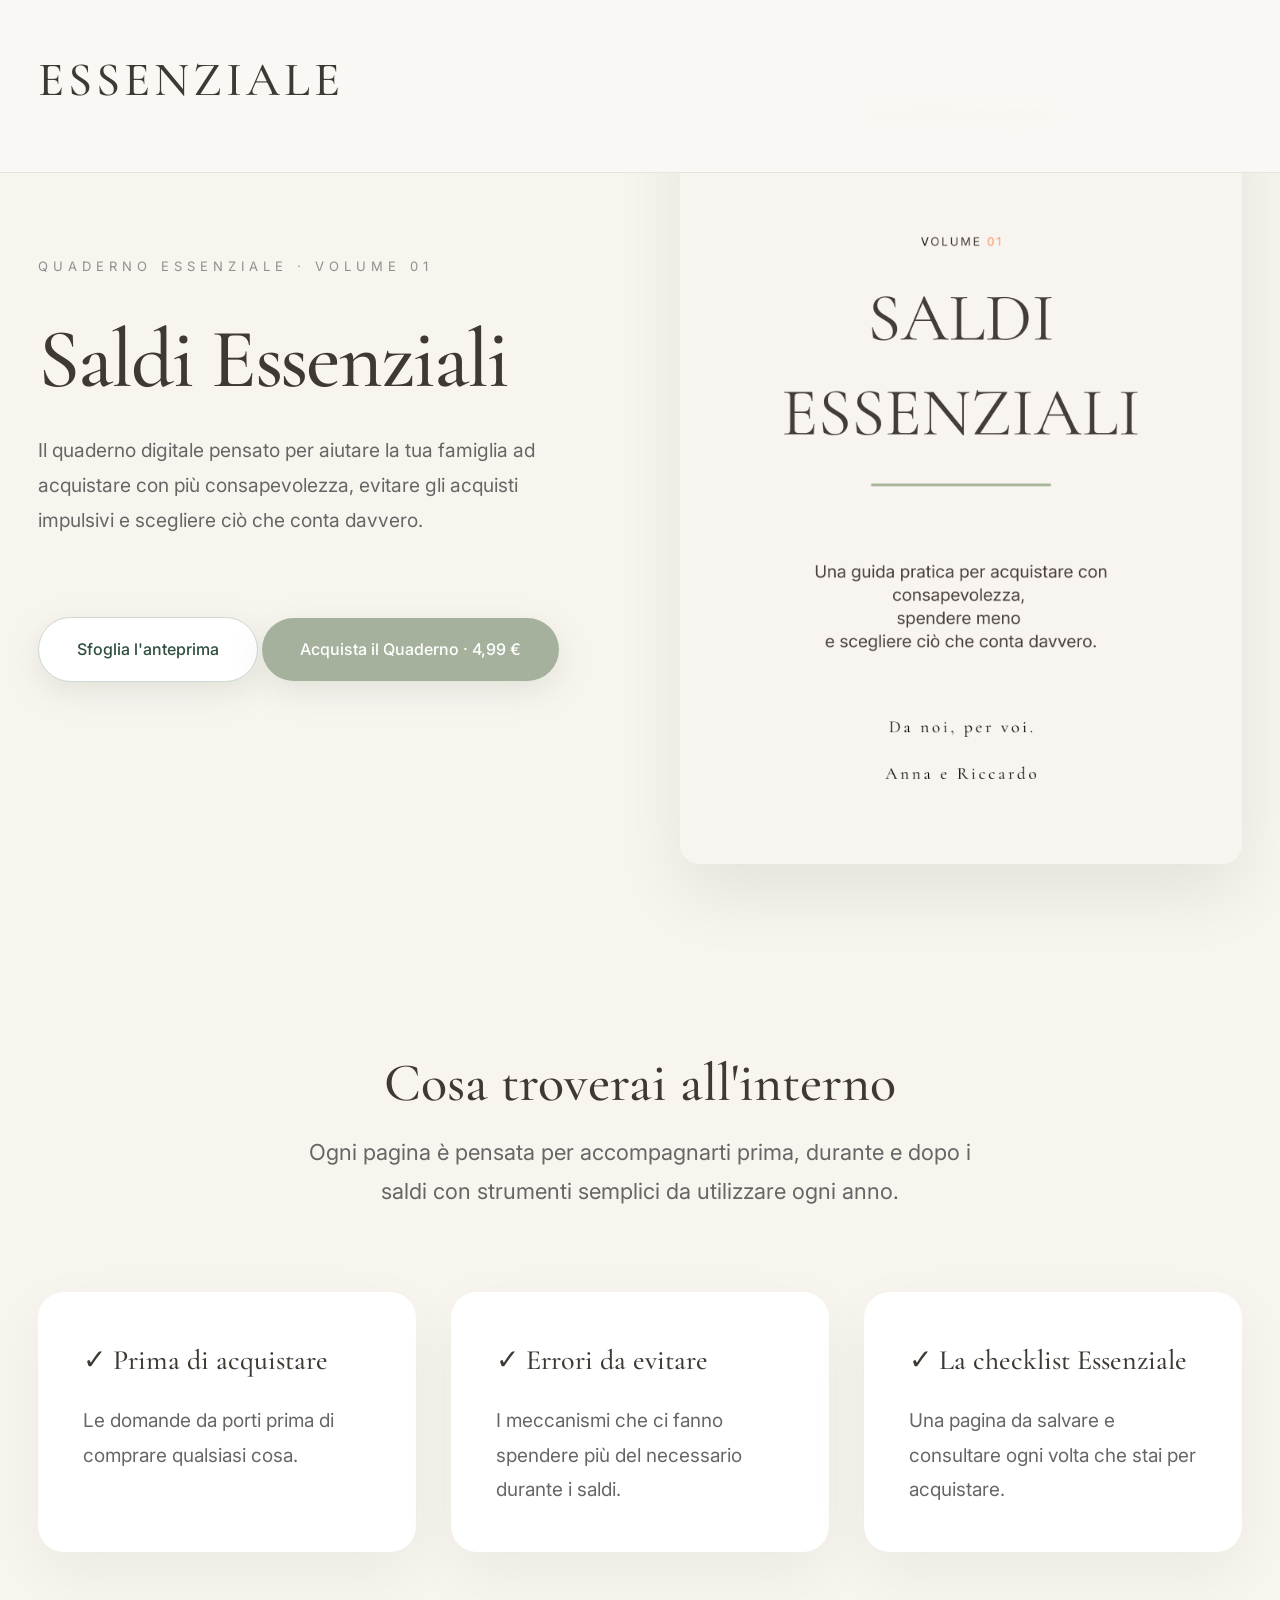
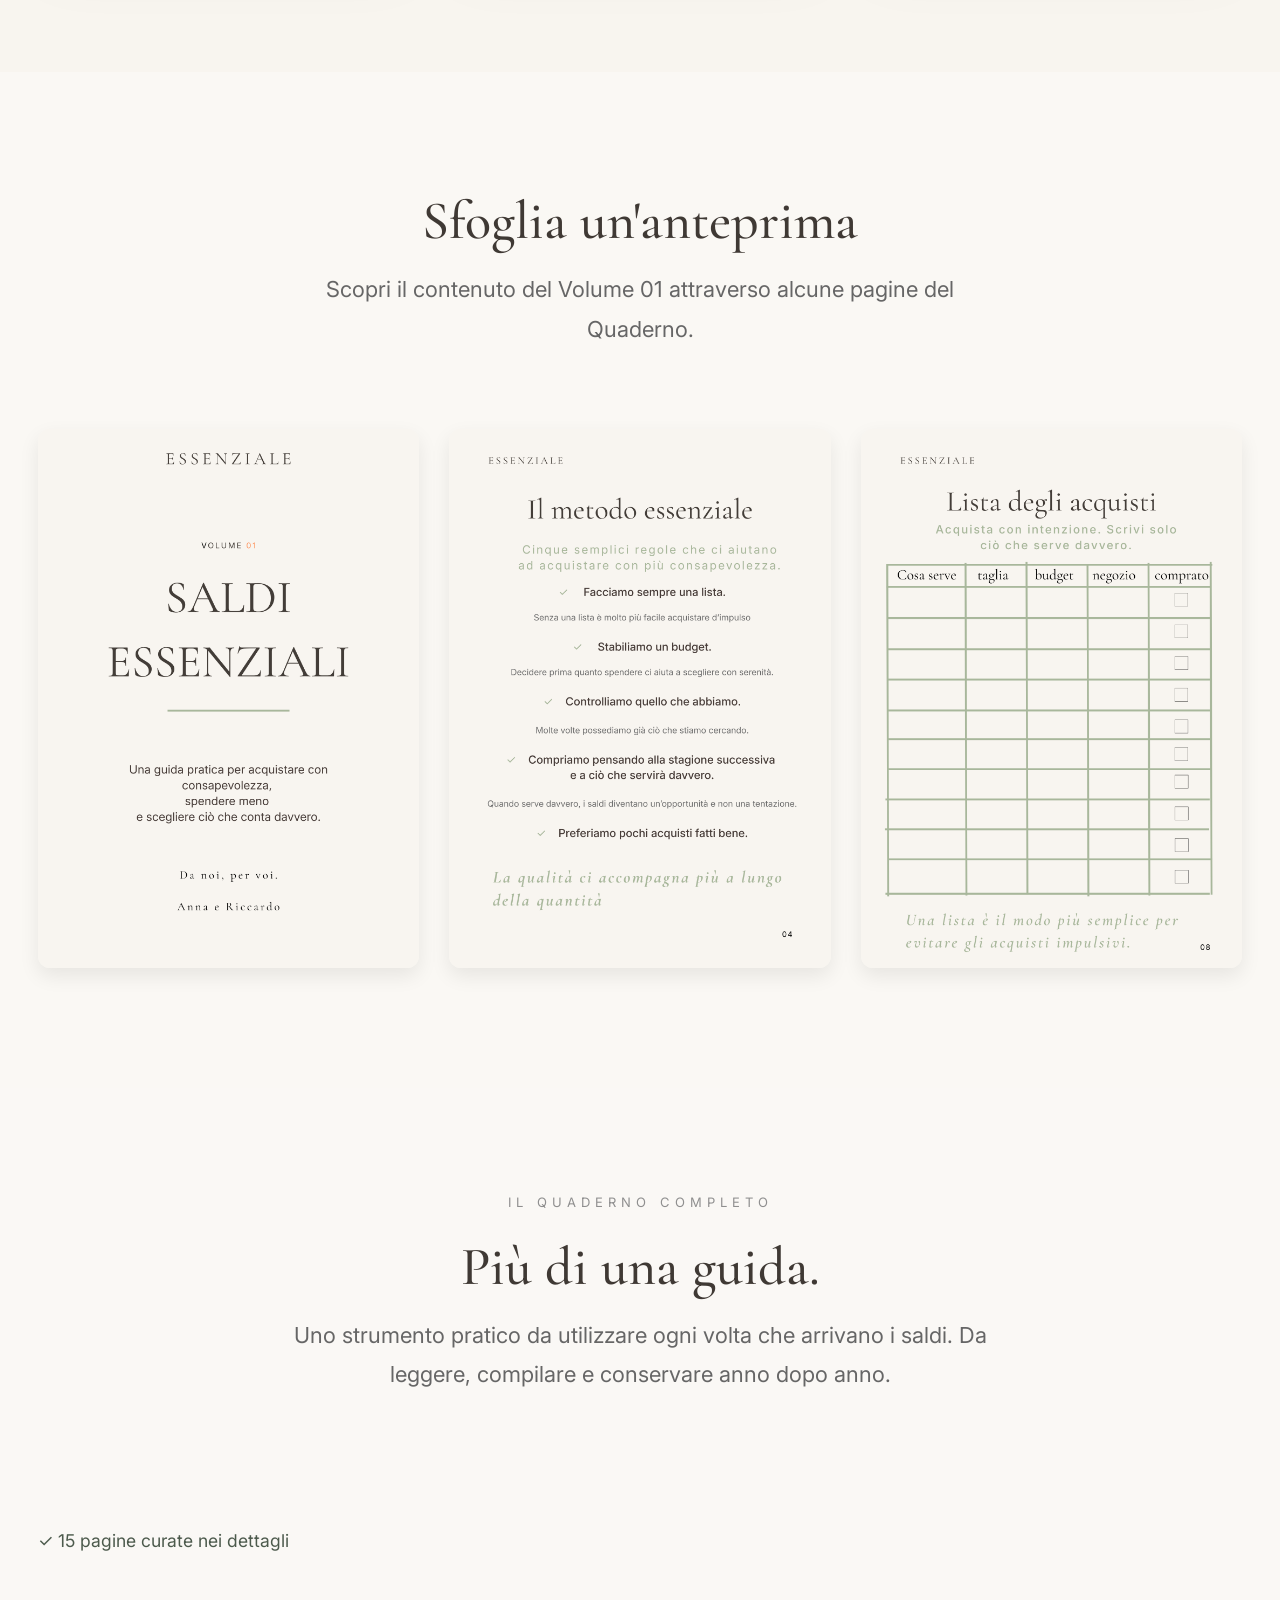
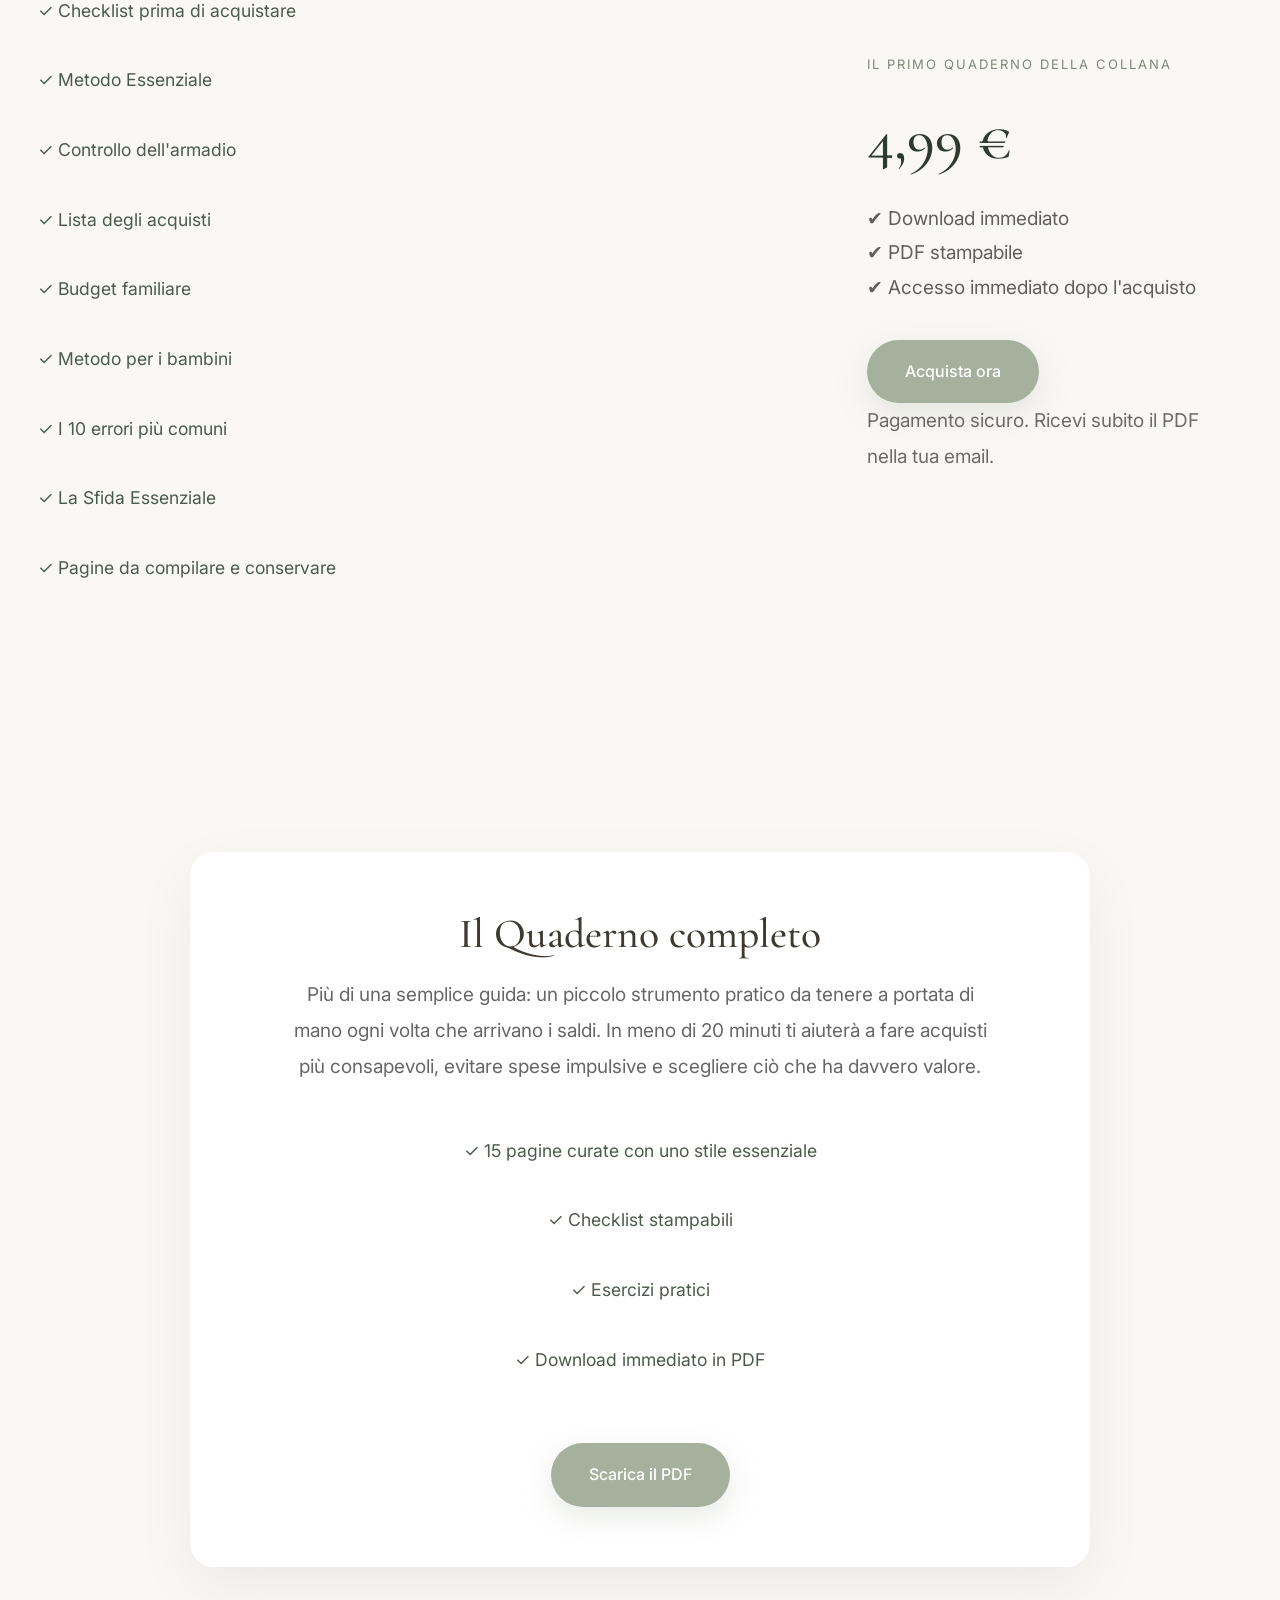
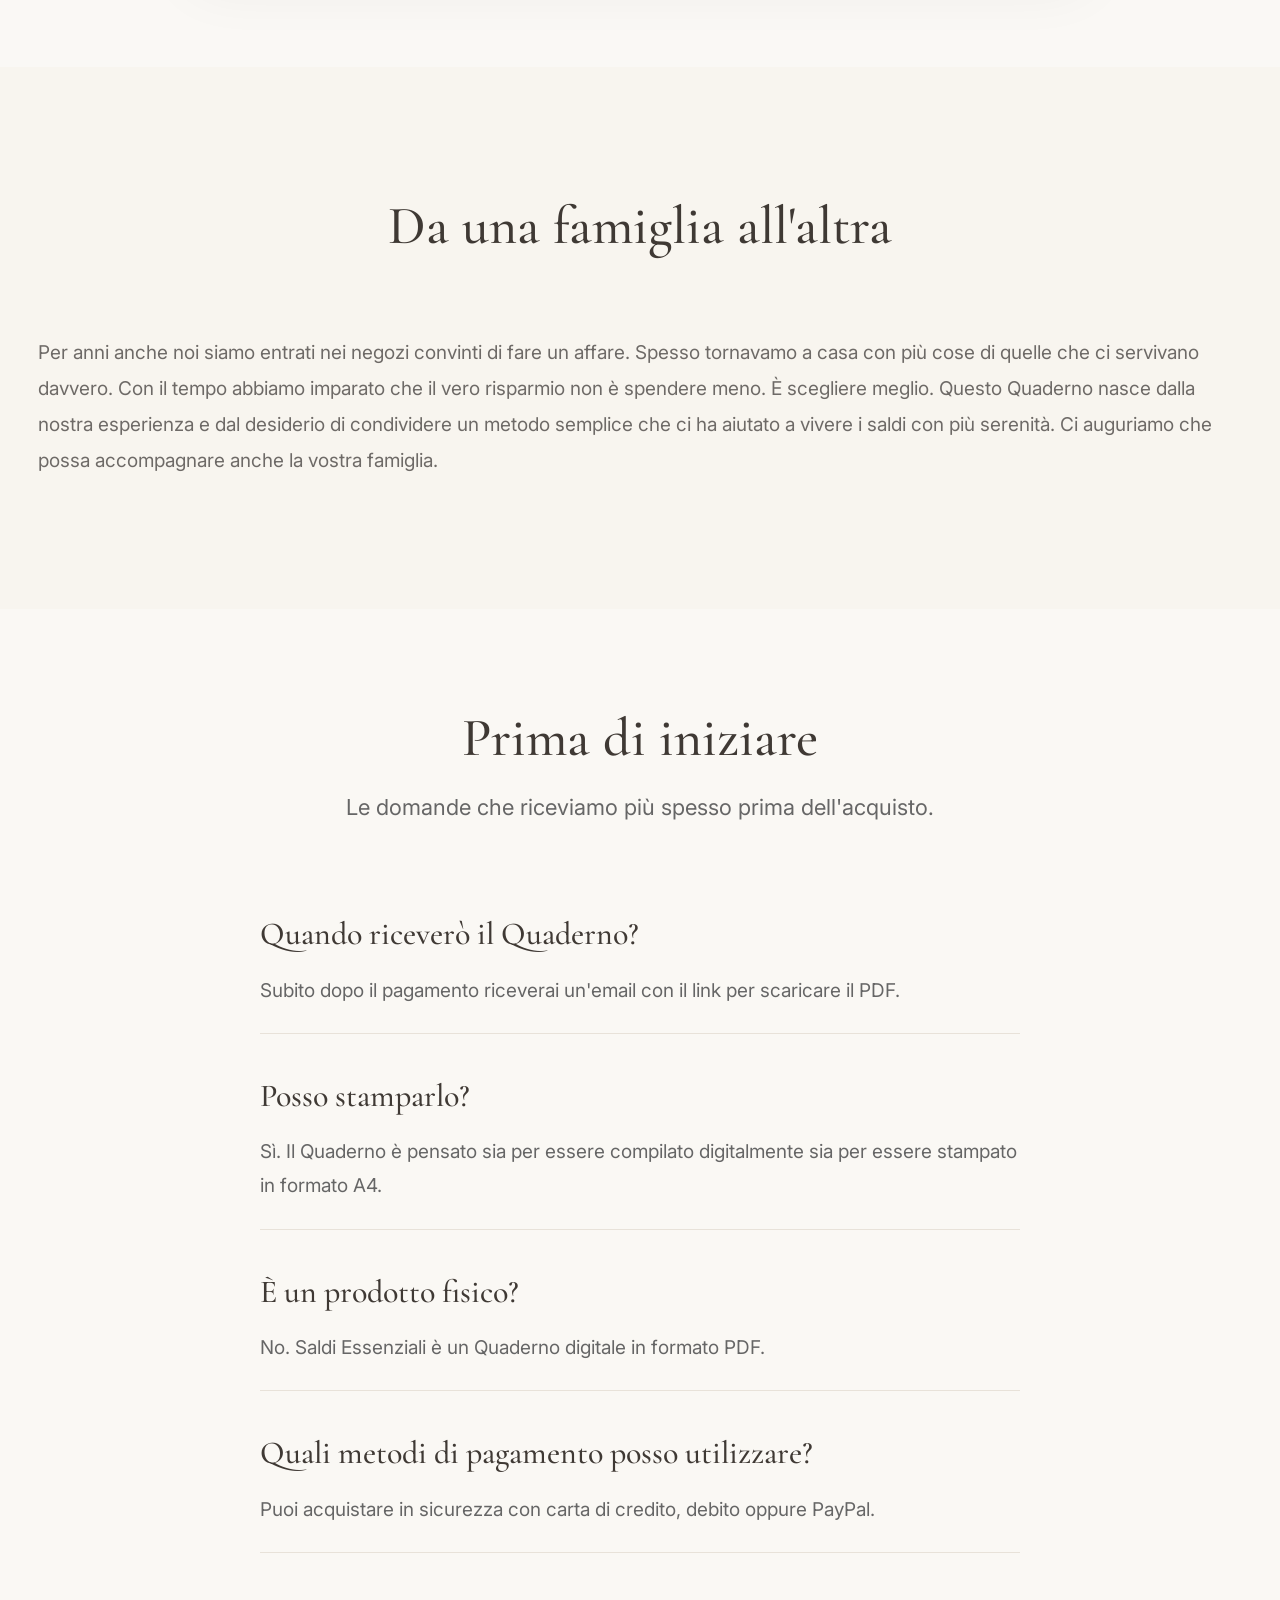
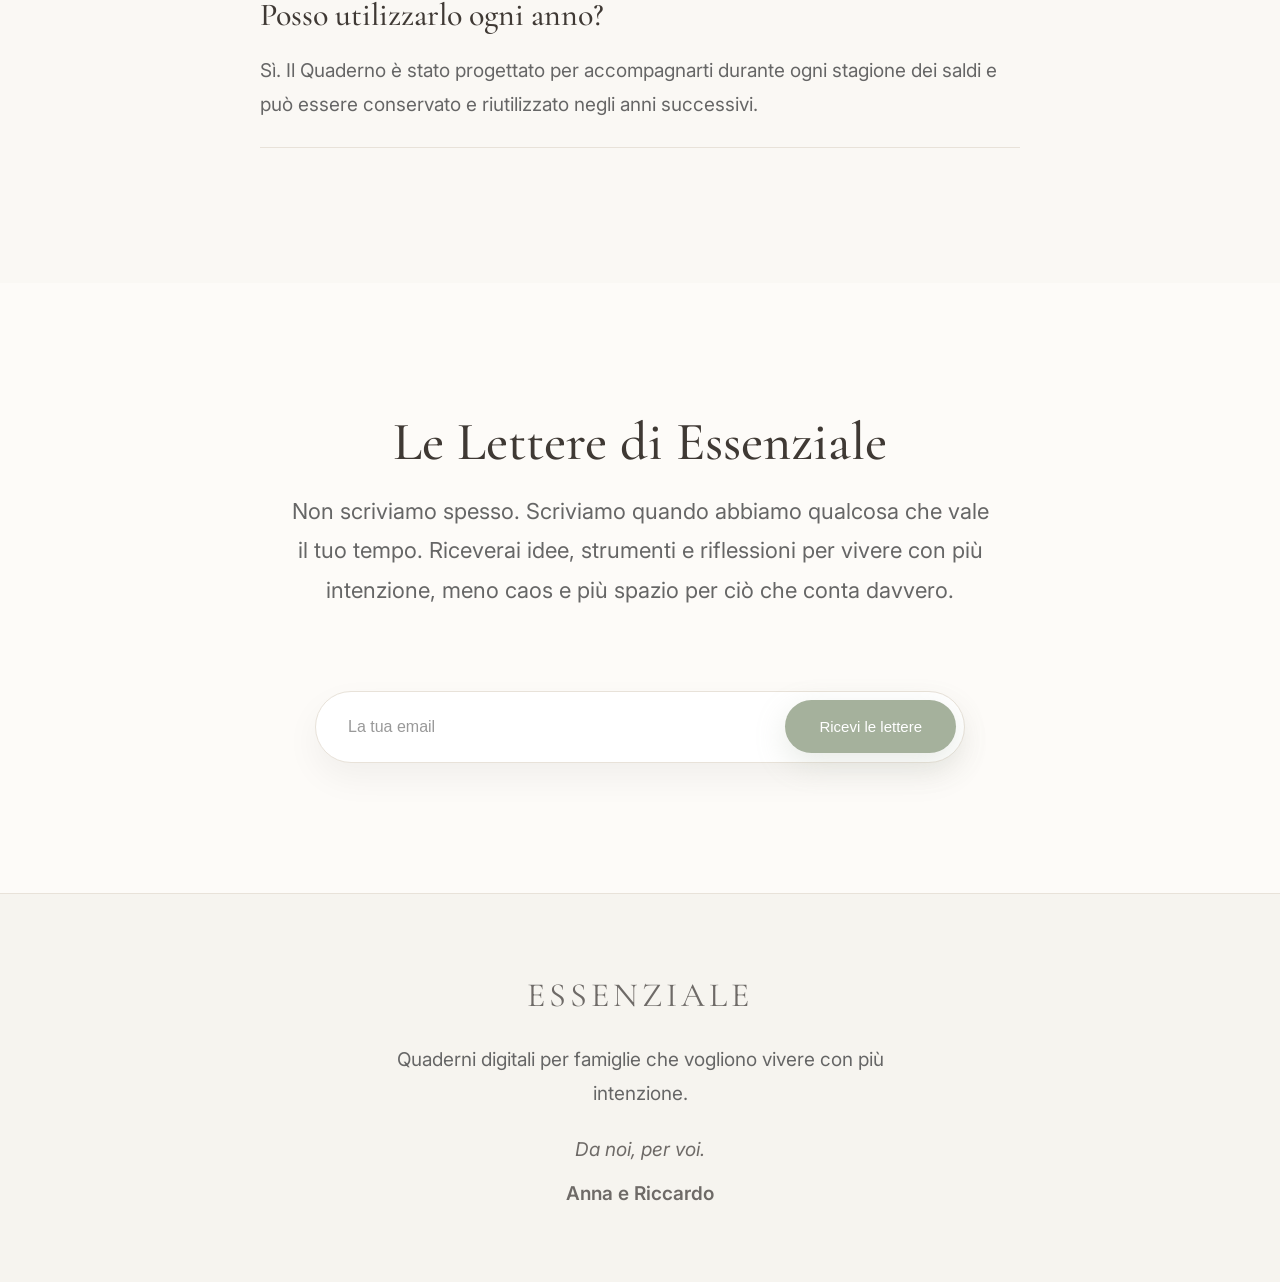
==== saldi-essenziali.html @ 3e71c9c7 "prima versione aggiornata del sito" ====
<!DOCTYPE html>
<html lang="it">

<head>

<meta charset="UTF-8">
<meta name="viewport" content="width=device-width, initial-scale=1.0">

<title>Saldi Essenziali | Essenziale</title>

<link rel="preconnect" href="https://fonts.googleapis.com">
<link rel="preconnect" href="https://fonts.gstatic.com" crossorigin>

<link href="https://fonts.googleapis.com/css2?family=Cormorant+Garamond:wght@400;500;600&family=Inter:wght@300;400;500;600&display=swap" rel="stylesheet">

<link rel="stylesheet" href="style.css">

</head>

<body>
<header class="header">

<div class="container">

<nav class="navbar">

<a href="index.html" class="logo">
ESSENZIALE
</a>


</nav>

</div>

</header>



<section class="ebook-hero">

<div class="container ebook-grid">

<div class="ebook-content">

<span class="eyebrow">
QUADERNO ESSENZIALE · VOLUME 01
</span>

<h1>
Saldi Essenziali
</h1>

<p class="ebook-subtitle">

Il quaderno digitale pensato per aiutare la tua famiglia ad acquistare con più consapevolezza, evitare gli acquisti impulsivi e scegliere ciò che conta davvero.

</p>

<div class="hero-buttons">
    </div>


<a href="anteprima-saldi-essenziali.pdf"
class="button secondary"
target="_blank">

Sfoglia l'anteprima

</a>

<a href="https://payhip.com/b/PFxp1"
class="button"
target="_blank">

Acquista il Quaderno · 4,99 €

</a>

</div>

<div class="ebook-cover">

<img src="images/COPERTINA-SALDI.png" alt="Saldi Essenziali">

</div>

</div>

</section>
<section class="features">

<div class="container">

<div class="section-title">

<h2>Cosa troverai all'interno</h2>

<p>

Ogni pagina è pensata per accompagnarti prima, durante e dopo i saldi con strumenti semplici da utilizzare ogni anno.

</p>

</div>

<div class="features-grid">

<div class="feature">

<h3>✓ Prima di acquistare</h3>

<p>
Le domande da porti prima di comprare qualsiasi cosa.
</p>

</div>

<div class="feature">

<h3>✓ Errori da evitare</h3>

<p>
I meccanismi che ci fanno spendere più del necessario durante i saldi.
</p>

</div>

<div class="feature">

<h3>✓ La checklist Essenziale</h3>

<p>
Una pagina da salvare e consultare ogni volta che stai per acquistare.
</p>

</div>

</div>

</div>

</section>


<section class="preview">

    <div class="container">

        <div class="section-title">
            <h2>Sfoglia un'anteprima</h2>

            <p>
                Scopri il contenuto del Volume 01 attraverso alcune pagine del Quaderno.
            </p>
        </div>

        <div class="preview-grid">

            <img src="images/COPERTINA-SALDI.png" alt="Copertina">

            <img src="images/IL METODO ESSENZIALE.png" alt="Metodo">

            <img src="images/LISTA ACQUISTI.png" alt="Lista acquisti">

        </div>

    </div>

</section>
<section id="acquista" class="product-details">

    <div class="container">

        <div class="section-title">

            <span class="eyebrow">IL QUADERNO COMPLETO</span>

            <h2>Più di una guida.</h2>

            <p>
                Uno strumento pratico da utilizzare ogni volta che arrivano i saldi.
                Da leggere, compilare e conservare anno dopo anno.
            </p>

        </div>

        <div class="product-grid">

            <div class="product-left">

                <ul class="product-list">

                    <li>✓ 15 pagine curate nei dettagli</li>

                    <li>✓ Checklist prima di acquistare</li>

                    <li>✓ Metodo Essenziale</li>

                    <li>✓ Controllo dell'armadio</li>

                    <li>✓ Lista degli acquisti</li>

                    <li>✓ Budget familiare</li>

                    <li>✓ Metodo per i bambini</li>

                    <li>✓ I 10 errori più comuni</li>

                    <li>✓ La Sfida Essenziale</li>

                    <li>✓ Pagine da compilare e conservare</li>

                </ul>

            </div>

            <div class="product-right">

                <p class="price-title">

                    Il primo Quaderno della collana

                </p>

                <h3 class="price">

                    4,99 €

                </h3>

                <p class="download">

                    ✔ Download immediato<br>
                    ✔ PDF stampabile<br>
                    ✔ Accesso immediato dopo l'acquisto

                </p>

                <a href="https://payhip.com/b/PFxp1"
                class="button"
                target="_blank">
                Acquista ora
                </a>
<p class="purchase-note">

Pagamento sicuro. Ricevi subito il PDF nella tua email.

</p>
            </div>

        </div>

    </div>

</section>
<section class="product-details">

    <div class="container">

        <div class="product-box">

            <h2>Il Quaderno completo</h2>

            <p>
                Più di una semplice guida: un piccolo strumento pratico da tenere a portata di mano ogni volta che arrivano i saldi. In meno di 20 minuti ti aiuterà a fare acquisti più consapevoli, evitare spese impulsive e scegliere ciò che ha davvero valore.
            </p>

            <ul class="product-list">
                <li>✓ 15 pagine curate con uno stile essenziale</li>
                <li>✓ Checklist stampabili</li>
                <li>✓ Esercizi pratici</li>
                <li>✓ Download immediato in PDF</li>
            </ul>

           

            <a href="https://payhip.com/b/PFxp1"
            class="button"
            target="_blank">
            Scarica il PDF
           </a>

        </div>

    </div>

</section>

<section class="why">

<div class="container">

<div class="section-title">

<h2>Da una famiglia all'altra</h2>

</div>


<p class="about-text">

Per anni anche noi siamo entrati nei negozi convinti di fare un affare.

Spesso tornavamo a casa con più cose di quelle che ci servivano davvero.

Con il tempo abbiamo imparato che il vero risparmio non è spendere meno.

È scegliere meglio.

Questo Quaderno nasce dalla nostra esperienza e dal desiderio di condividere un metodo semplice che ci ha aiutato a vivere i saldi con più serenità.

Ci auguriamo che possa accompagnare anche la vostra famiglia.

</p>

</div>

</section>
<section class="faq">

    <div class="container">

        <div class="section-title">

            <h2>Prima di iniziare</h2>

            <p>
                Le domande che riceviamo più spesso prima dell'acquisto.
            </p>

        </div>

        <div class="faq-item">

            <h3>Quando riceverò il Quaderno?</h3>

            <p>
                Subito dopo il pagamento riceverai un'email con il link per scaricare il PDF.
            </p>

        </div>

        <div class="faq-item">

            <h3>Posso stamparlo?</h3>

            <p>
                Sì. Il Quaderno è pensato sia per essere compilato digitalmente sia per essere stampato in formato A4.
            </p>

        </div>

        <div class="faq-item">

            <h3>È un prodotto fisico?</h3>

            <p>
                No. Saldi Essenziali è un Quaderno digitale in formato PDF.
            </p>

        </div>

        <div class="faq-item">

            <h3>Quali metodi di pagamento posso utilizzare?</h3>

            <p>
                Puoi acquistare in sicurezza con carta di credito, debito oppure PayPal.
            </p>

        </div>
        <div class="faq-item">

    <h3>Posso utilizzarlo ogni anno?</h3>

    <p>
        Sì. Il Quaderno è stato progettato per accompagnarti durante ogni stagione dei saldi e può essere conservato e riutilizzato negli anni successivi.
    </p>

</div>
    </div>

</section>

<section id="newsletter" class="newsletter">

<div class="container">

<div class="section-title">

<h2>Le Lettere di Essenziale</h2>

<p>

Non scriviamo spesso. Scriviamo quando abbiamo qualcosa che vale il tuo tempo.

Riceverai idee, strumenti e riflessioni per vivere con più intenzione, meno caos e più spazio per ciò che conta davvero.

</p>

</div>

<form class="newsletter-form">

<input
type="email"
placeholder="La tua email">

<button class="button">

Ricevi le lettere

</button>

</form>

</div>

</section>
<footer class="footer">

    <div class="container">

        <p class="footer-logo">
            ESSENZIALE
        </p>

        <p class="footer-text">

            Quaderni digitali per famiglie che vogliono vivere con più intenzione.

        </p>

        <p class="footer-sign">

            Da noi, per voi.

        </p>

        <p class="footer-authors">

            Anna e Riccardo

        </p>

    </div>

</footer>
</body>
---- style.css ----
/*==================================================
ESSENZIALE
STYLE.CSS
==================================================*/


/*==================================================
01 • RESET
==================================================*/

*{
    margin:0;
    padding:0;
    box-sizing:border-box;
}

html{
    scroll-behavior:smooth;
}

body{

    background:#F8F5EF;
    color:#3F3934;

    font-family:"Inter",sans-serif;

    line-height:1.7;

    -webkit-font-smoothing:antialiased;

}

img{

    width:100%;
    display:block;

}

a{

    text-decoration:none;
    color:inherit;

}

ul{

    list-style:none;

}


/*==================================================
02 • COLORI
==================================================*/

:root{

    --background:#F8F5EF;

    --white:#FFFFFF;

    --text:#3F3934;

    --text-light:#6E6A67;

    --green:#A5B19C;

    --green-dark:#8F9C87;

    --border:#E8E2D9;

}


/*==================================================
03 • LAYOUT
==================================================*/

.container{

    width:min(1380px,94%);

    margin:auto;

}

section{

    padding:130px 0;

}


/*==================================================
04 • TIPOGRAFIA
==================================================*/

h1,
h2,
h3{

    font-family:"Cormorant Garamond",serif;

    font-weight:500;

    color:var(--text);

}

h1{

    font-size:92px;

    line-height:1.04;

    letter-spacing:-2px;

    margin-bottom:42px;

}

h2{

    font-size:68px;

    line-height:1.08;

    margin-bottom:28px;

}

h3{

    font-size:34px;

    margin-bottom:16px;

}

p{

    color:var(--text-light);

    font-size:19px;

    line-height:1.9;

}

.eyebrow{

    display:inline-block;

    margin-bottom:24px;

    letter-spacing:6px;

    text-transform:uppercase;

    font-size:12px;

    color:var(--green);

}

.section-text{

    max-width:620px;

}


/*==================================================
05 • HEADER
==================================================*/
.header{
    position: fixed;
    top: 0;
    left: 0;
    width: 100%;
    background: rgba(250,248,244,.96);
    backdrop-filter: blur(10px);
    z-index: 9999;
    transition: transform .35s ease;
    border-bottom:1px solid #ebe2d9;
}
.header.hide{
    transform:translateY(-100%);
}



.header .container{

    padding:40px 0 24px;

}


/*==================================================
LOGO
==================================================*/

.logo{

    display:block;

    font-family:"Cormorant Garamond",serif;

    font-size:76px;

    font-weight:500;

    letter-spacing:4px;

    color:#3F3934;

    text-decoration:none;

    margin-bottom:26px;

}


/*==================================================
SECONDA RIGA
==================================================*/

.nav-row{

    display:flex;

    align-items:center;

    justify-content:space-between;

    margin-top:10px;

    padding-bottom:18px;

    border-bottom:1px solid rgba(0,0,0,.06);

}


/*==================================================
MENU
==================================================*/

.menu{

    display:flex;

    align-items:center;

    list-style:none;

    gap:58px;

    margin:0;

    padding:0;

}

.menu a{

    position:relative;

    font-size:17px;

    font-weight:400;

    color:#5B5B5B;

    transition:.3s;

}

.menu a:hover{

    color:var(--green);

}

.menu a::after{

    content:"";

    position:absolute;

    left:0;

    bottom:-8px;

    width:0;

    height:1px;

    background:var(--green);

    transition:.3s;

}

.menu a:hover::after{

    width:100%;

}


/*==================================================
PULSANTE HEADER
==================================================*/

.header-button{

    display:inline-flex;

    align-items:center;

    justify-content:center;

    padding:16px 32px;

    border-radius:999px;

    background:var(--green);

    color:#fff;

    font-size:15px;

    font-weight:500;

    text-decoration:none;

    transition:.35s;

    box-shadow:0 12px 28px rgba(165,177,156,.22);

}

.header-button:hover{

    background:var(--green-dark);

    transform:translateY(-2px);

}

/*==================================================
CTA
==================================================*/

.header-button{

    display:flex;

    align-items:center;

    justify-content:center;

    padding:15px 28px;

    border-radius:999px;

    background:var(--green);

    color:white;

    font-size:15px;

    font-weight:500;

    white-space:nowrap;

    transition:.35s;

    box-shadow:0 12px 30px rgba(165,177,156,.25);

}

.header-button:hover{

    background:var(--green-dark);

    transform:translateY(-3px);

}

/*==================================================
07 • BOTTONI
==================================================*/

.button{

    display:inline-flex;

    align-items:center;

    justify-content:center;

    padding:18px 38px;

    border-radius:999px;

    background:var(--green);

    color:white;

    font-weight:500;

    transition:.35s;

    box-shadow:0 10px 30px rgba(165,177,156,.25);

}

.button:hover{

    transform:translateY(-3px);

    background:var(--green-dark);

}

.button-outline{

    display:inline-flex;

    align-items:center;

    justify-content:center;

    padding:16px 30px;

    border-radius:999px;

    border:1px solid var(--border);

    background:transparent;

    color:var(--text);

    font-weight:500;

    transition:.35s;

}

.button-outline:hover{

    background:#f8f5ef;

    transform:translateY(-3px);

}
/*==================================================
08 • HERO
==================================================*/

.hero{

    padding-top:340px;

    padding-bottom:140px;

}

.hero-grid{

    display:grid;

    grid-template-columns:1.05fr .95fr;

    gap:90px;

    align-items:center;

}

.hero-content{

    max-width:600px;

}

.hero h1{

    max-width:650px;

}

.hero-text{

    max-width:560px;

    margin-bottom:55px;

}

.hero-buttons{

    display:flex;

    gap:20px;

    flex-wrap:wrap;

    margin-bottom:55px;

}

.hero-image{

    position:relative;

}

.hero-image img{

    width:100%;

    height:700px;

    object-fit:contain;

    object-position:center;

    border-radius:34px;

    background:#F8F5EF;

    box-shadow:0 35px 90px rgba(0,0,0,.08);

}

.hero-image img:hover{

    transform:scale(1.015);

}

/*==================================================
09 • HERO DETAILS
==================================================*/

.hero-values{

    display:flex;

    flex-wrap:wrap;

    gap:26px;

    margin-top:20px;

}

.hero-value{

    display:flex;

    align-items:center;

    gap:10px;

    color:var(--text-light);

    font-size:15px;

}

.hero-value span{

    color:var(--green);

    font-size:18px;

}

/*==================================================
10 • SECTION TITLES
==================================================*/

.section-title{

    max-width:720px;

}

.section-text{

    margin-top:8px;

    margin-bottom:10px;

}

/*==================================================
11 • SOFT ANIMATIONS
==================================================*/

.button,
.button-outline,
.product-card,
.method-card{

    transition:.35s ease;

}

.button:hover{

    transform:translateY(-4px);

}

.button-outline:hover{

    transform:translateY(-4px);

}

.product-card:hover{

    transform:translateY(-10px);

}

.method-card:hover{

    transform:translateY(-8px);

}
/*==================================================
12 • IL METODO
==================================================*/

.method{

    background:var(--white);

}

.method-grid{

    display:grid;

    grid-template-columns:repeat(3,1fr);

    gap:36px;

    margin-top:70px;

}

.method-card{

    background:#FCFBF8;

    border:1px solid var(--border);

    border-radius:28px;

    padding:42px;

    box-shadow:0 15px 35px rgba(0,0,0,.04);

}

.method-number{

    width:56px;

    height:56px;

    display:flex;

    align-items:center;

    justify-content:center;

    border-radius:50%;

    background:var(--green);

    color:white;

    font-size:15px;

    font-weight:600;

    margin-bottom:28px;

}

.method-card h3{

    margin-bottom:18px;

}

.method-card p{

    font-size:18px;

}


/*==================================================
13 • COLLEZIONE
==================================================*/

.collection{

    background:var(--background);

}

/*==================================================
COLLEZIONE
==================================================*/

.collection{

    background:#F8F5EF;

}

.launch-grid{

    margin-top:80px;

    display:grid;

    grid-template-columns:520px 1fr;

    gap:90px;

    align-items:center;

}

.launch-image img{

    width:100%;

    border-radius:28px;

    box-shadow:0 25px 60px rgba(0,0,0,.08);

}

.launch-content{

    max-width:560px;

}

.launch-content h3{

    font-family:"Cormorant Garamond",serif;

    font-size:58px;

    font-weight:500;

    margin:18px 0 24px;

    color:#3F3934;

}

.launch-content p{

    font-size:20px;

    line-height:1.9;

    margin-bottom:40px;

}

.volume{

    display:inline-block;

    padding:8px 18px;

    border-radius:50px;

    background:#E9EEE3;

    color:#7E8E74;

    font-size:12px;

    font-weight:600;

    letter-spacing:2px;

}
/*==================================================
PROSSIMAMENTE
==================================================*/

.coming-soon{

    margin-top:120px;

    padding-top:70px;

    border-top:1px solid #E5DED3;

    text-align:center;

}

.coming-soon h3{

    font-family:"Cormorant Garamond",serif;

    font-size:46px;

    margin-bottom:45px;

}

.coming-soon ul{

    list-style:none;

    display:grid;

    grid-template-columns:repeat(5,1fr);

    gap:25px;

}

.coming-soon li{

    padding:28px;

    background:white;

    border-radius:22px;

    border:1px solid #ECE6DC;

    color:#666;

    transition:.35s;

}

.coming-soon li:hover{

    transform:translateY(-6px);

    box-shadow:0 15px 35px rgba(0,0,0,.05);

}
.launch-image{

    overflow:hidden;

    border-radius:28px;

}

.launch-image img{

    transition:.5s;

}

.launch-image:hover img{

    transform:scale(1.03);

}

/*==================================================
14 • CARD
==================================================*/

.product-card{

    background:white;

    border-radius:30px;

    overflow:hidden;

    border:1px solid var(--border);

    box-shadow:0 18px 45px rgba(0,0,0,.05);

}

.product-card img{

    aspect-ratio:3/4;

    object-fit:cover;

}

.product-content{

    padding:32px;

}

.volume{

    display:inline-block;

    margin-bottom:16px;

    letter-spacing:2px;

    font-size:12px;

    color:var(--green);

    font-weight:600;

}

.product-card h3{

    margin-bottom:16px;

}

.product-card p{

    font-size:17px;

    margin-bottom:28px;

}

.product-card a{

    display:inline-flex;

    align-items:center;

    gap:8px;

    color:var(--green);

    font-weight:600;

    transition:.3s;

}

.product-card a:hover{

    transform:translateX(6px);

}


/*==================================================
15 • IMMAGINI PROVVISORIE
==================================================*/

.product-card img{

    background:#EFEAE2;

}
/*==================================================
16 • CHI SIAMO
==================================================*/

.about{

    background:var(--white);

}

.about-grid{

    display:grid;

    grid-template-columns:1fr 1fr;

    gap:90px;

    align-items:center;

}

.about-image{

    position:relative;

}

.about-image img{

    width:100%;

    height:700px;

    object-fit:contain;

    background: #F8F5EF;

    object-position:center;

    border-radius:34px;

    box-shadow:0 35px 80px rgba(0,0,0,.08);

}

.about-content{

    max-width:560px;

}

.about-content .section-text{

    margin-bottom:28px;

}

.about .button{

    margin-top:20px;

}


/*==================================================
17 • NEWSLETTER
==================================================*/

.newsletter{

    text-align:center;

    background:#FDFBF8;

}

.newsletter-content{

    max-width:760px;

    margin:auto;

}

.newsletter-content .section-title{

    margin-inline:auto;

}

.newsletter-content .section-text{

    margin-inline:auto;

    margin-bottom:50px;

}

.newsletter-form{

    display:flex;

    align-items:center;

    max-width:650px;

    margin:0 auto;

    padding:8px;

    border-radius:999px;

    background:white;

    border:1px solid var(--border);

    box-shadow:0 15px 35px rgba(0,0,0,.05);

}

.newsletter-form input{

    flex:1;

    border:none;

    outline:none;

    background:transparent;

    padding:18px 24px;

    font-size:16px;

    color:var(--text);

}

.newsletter-form input::placeholder{

    color:#999;

}

.newsletter-form button{

    border:none;

    cursor:pointer;

    background:var(--green);

    color:white;

    padding:18px 34px;

    border-radius:999px;

    font-size:15px;

    font-weight:500;

    transition:.35s;

}

.newsletter-form button:hover{

    background:var(--green-dark);

}


/*==================================================
18 • FOOTER
==================================================*/

.footer{

    background:var(--background);

    border-top:1px solid var(--border);

    padding:90px 0 30px;

}

.footer-grid{

    display:grid;

    grid-template-columns:2fr 1fr 1fr;

    gap:80px;

}

.footer h3{

    font-size:42px;

    letter-spacing:4px;

    margin-bottom:20px;

}

.footer h4{

    font-size:18px;

    margin-bottom:22px;

    color:var(--text);

}

.footer li{

    margin-bottom:14px;

}

.footer a{

    color:var(--text-light);

    transition:.3s;

}

.footer a:hover{

    color:var(--green);

}

.copyright{

    margin-top:70px;

    padding-top:28px;

    border-top:1px solid var(--border);

    text-align:center;

    color:#888;

    font-size:14px;

}


/*==================================================
19 • RESPONSIVE
==================================================*/

@media(max-width:1024px){

    h1{

        font-size:68px;

    }

    h2{

        font-size:54px;

    }

    .hero-grid,
    .about-grid{

        grid-template-columns:1fr;

        gap:60px;

    }

    .collection-grid,
    .method-grid{

        grid-template-columns:repeat(2,1fr);

    }

    .hero-image img,
    .about-image img{

        height:600px;

    }

}

@media(max-width:768px){

    section{

        padding:90px 0;

    }

    h1{

        font-size:50px;

    }

    h2{

        font-size:42px;

    }

    .navbar{

        flex-direction:column;

        gap:20px;

    }

    .menu{

        flex-wrap:wrap;

        justify-content:center;

        gap:18px;

    }

    .hero-buttons{

        flex-direction:column;

        align-items:flex-start;

    }

    .hero-values{

        flex-direction:column;

        gap:14px;

    }

    .collection-grid,
    .method-grid{

        grid-template-columns:1fr;

    }

    .newsletter-form{

        flex-direction:column;

        border-radius:30px;

    }

    .newsletter-form input{

        width:100%;

    }

    .newsletter-form button{

        width:100%;

    }

    .footer-grid{

        grid-template-columns:1fr;

        gap:40px;

    }
    .launch-grid{

    grid-template-columns:1fr;

    gap:50px;

}

.coming-soon ul{

    grid-template-columns:1fr;

}

}
/*=========================================
PAGINA QUADERNI
=========================================*/

.ebook-hero{

    padding:220px 0 140px;

}

.ebook-grid{

    display:grid;

    grid-template-columns:1fr 520px;

    gap:90px;

    align-items:center;

}

.ebook-content h1{

    font-size:84px;

    line-height:.92;

    margin:20px 0 35px;

}

.eyebrow{

    letter-spacing:5px;

    text-transform:uppercase;

    color:#8f8f8f;

    font-size:13px;

}

.ebook-subtitle{

    font-size:22px;

    line-height:1.8;

    max-width:560px;

    color:#666;

    margin-bottom:45px;

}

.ebook-cover img{

    width:100%;

    border-radius:28px;

    box-shadow:0 40px 90px rgba(0,0,0,.10);

}
.features{

padding:120px 0;

}

.section-title{

max-width:700px;

margin:auto;

text-align:center;

margin-bottom:80px;

}

.section-title h2{

font-size:54px;

margin-bottom:20px;

}

.section-title p{

font-size:22px;

line-height:1.8;

color:#666;

}

.features-grid{

display:grid;

grid-template-columns:repeat(3,1fr);

gap:35px;

}

.feature{

background:white;

padding:45px;

border-radius:26px;

box-shadow:0 20px 60px rgba(0,0,0,.05);

}

.feature h3{

margin-bottom:20px;

font-size:28px;

}

.feature p{

color:#666;

line-height:1.8;

}
.preview{

padding:120px 0;

background:#faf8f4;

}

.preview-grid{

display:grid;

grid-template-columns:repeat(3,1fr);

gap:30px;

margin-top:70px;

}

.preview-grid img{

width:100%;

border-radius:20px;

box-shadow:0 25px 60px rgba(0,0,0,.08);

transition:.35s;

}

.preview-grid img:hover{

transform:translateY(-8px);

}
/* ===== PRODUCT DETAILS ===== */

.product-details{
padding:100px 0;
background:#f7f6f2;
}

.product-grid{
display:grid;
grid-template-columns:2fr 1fr;
gap:80px;
align-items:center;
}

.product-list{
list-style:none;
padding:0;
margin:0;
}

.product-list li{
margin-bottom:18px;
font-size:18px;
line-height:1.8;
color:#4c5a4c;
}

.price-title{
text-transform:uppercase;
letter-spacing:2px;
font-size:13px;
color:#7a8877;
margin-bottom:12px;
}

.price{
font-family:'Cormorant Garamond',serif;
font-size:60px;
font-weight:500;
margin-bottom:12px;
color:#2e3a2d;
}

.download{
line-height:1.8;
margin-bottom:35px;
color:#5f5f5f;
}
/* ===========================================
   PAGINA QUADERNI
=========================================== */

.ebook-hero{
    padding:120px 0 80px;
}

.ebook-grid{
    display:grid;
    grid-template-columns:1fr 1fr;
    gap:80px;
    align-items:center;
}

.ebook-cover img{
    width:100%;
    border-radius:20px;
    box-shadow:0 30px 70px rgba(0,0,0,.08);
}

.ebook-subtitle{
    font-size:1.2rem;
    line-height:1.8;
    color:#666;
    margin:25px 0;
}

.ebook-price{
    font-size:2rem;
    font-weight:600;
    margin:20px 0 35px;
    color:#2f4f3e;
}

.hero-buttons{
    display:flex;
    gap:20px;
    flex-wrap:wrap;
}

.button.secondary{
    background:white;
    color:#2f4f3e;
    border:1px solid #cfd8d3;
}

.button.secondary:hover{
    background:#f7f7f7;
}
/* ===========================================
   BLOCCO ACQUISTO
=========================================== */

.product-details{
    padding:100px 0;
    background:#faf8f5;
}

.product-box{
    max-width:900px;
    margin:0 auto;
    background:white;
    padding:60px;
    border-radius:24px;
    box-shadow:0 20px 60px rgba(0,0,0,.06);
    text-align:center;
}

.product-box h2{
    font-size:2.6rem;
    margin-bottom:20px;
}

.product-box p{
    max-width:700px;
    margin:0 auto;
    color:#666;
    line-height:1.9;
}

.product-list{
    list-style:none;
    padding:40px 0;
    margin:0;
}

.product-list li{
    padding:10px 0;
    font-size:1.1rem;
}

.product-price{
    font-size:3rem;
    color:#2f4f3e;
    margin:25px 0;
    font-weight:600;
}
.ebook-hero{
    padding:70px 0;
}
.logo{
    font-size:48px;
}
/* ===========================================
   COPERTINA QUADERNO
=========================================== */

.book-cover{
    width:100%;
    max-width:430px;
    display:block;
    margin:0 auto;
    border-radius:18px;
    box-shadow:0 35px 70px rgba(0,0,0,.15);
    transition:.35s ease;
}

.book-cover:hover{
    transform:translateY(-8px);
    box-shadow:0 45px 90px rgba(0,0,0,.18);
}
/* ===== FOOTER ===== */

.footer{
    padding:70px 0;
    background:#f6f4ef;
    text-align:center;
}

.footer-logo{
    font-family:'Cormorant Garamond',serif;
    font-size:34px;
    letter-spacing:4px;
    margin-bottom:15px;
}

.footer-text{
    max-width:520px;
    margin:0 auto 20px;
    color:#666;
    line-height:1.8;
}

.footer-sign{
    font-style:italic;
    margin-bottom:8px;
}

.footer-authors{
    font-weight:600;
}
/* Effetto anteprime */

.preview-grid img {
    border-radius: 12px;
    transition: transform 0.35s ease, box-shadow 0.35s ease;
    box-shadow: 0 8px 20px rgba(0,0,0,0.08);
    cursor: pointer;
}

.preview-grid img:hover {
    transform: translateY(-8px) scale(1.02);
    box-shadow: 0 18px 40px rgba(0,0,0,0.15);
}
/* ===== FAQ ===== */

.faq{
    padding:100px 0;
    background:#faf8f4;
}

.faq-item{
    max-width:760px;
    margin:0 auto 35px;
    padding-bottom:25px;
    border-bottom:1px solid #e8e2d9;
}

.faq-item h3{
    font-family:"Cormorant Garamond",serif;
    font-size:2rem;
    margin-bottom:12px;
}

.faq-item p{
    color:#666;
    line-height:1.8;
}
html{
    scroll-behavior:smooth;
    scroll-padding-top:120px;
}
.coming-grid{
    display:grid;
    grid-template-columns:repeat(auto-fit,minmax(220px,1fr));
    gap:30px;
    margin-top:50px;
}

.coming-card{
    background:#fff;
    border:1px solid #ece8df;
    border-radius:24px;
    padding:14px;
    transition:.3s;
}

.coming-card:hover{
    transform:translateY(-6px);
    box-shadow:0 20px 50px rgba(0,0,0,.08);
}

.coming-card img{
    width:100%;
    border-radius:18px;
    margin-bottom:20px;
    box-shadow:0 18px 40px rgba(0,0,0,.10);
    transition:.35s;
}
.coming-card:hover img{
    transform:scale(1.02);
}

.coming-soon h4{
    font-family: "Cormorant Garamond", serif;
    font-size: 1.5 rem;
    font-weight: 500;
    line-height: 1.15;
    color: var(--text);
    margin-top: 16px;
    margin-bottom: 12px;
}

.coming-card p{
    color:#888;
}
.coming-header{
    text-align:center;
    margin-bottom:70px;
}

.coming-header h2{
    font-family:"Cormorant Garamond", serif;
    font-size:4rem;
    font-weight:400;
    line-height:1.1;
    color:var(--text);
    margin-bottom:18px;
}

.coming-header p{
    font-family:"Inter", sans-serif;
    font-size:0.95rem;
    text-transform:uppercase;
    letter-spacing:0.22em;
    color:var(--green);
    font-weight:600;
}
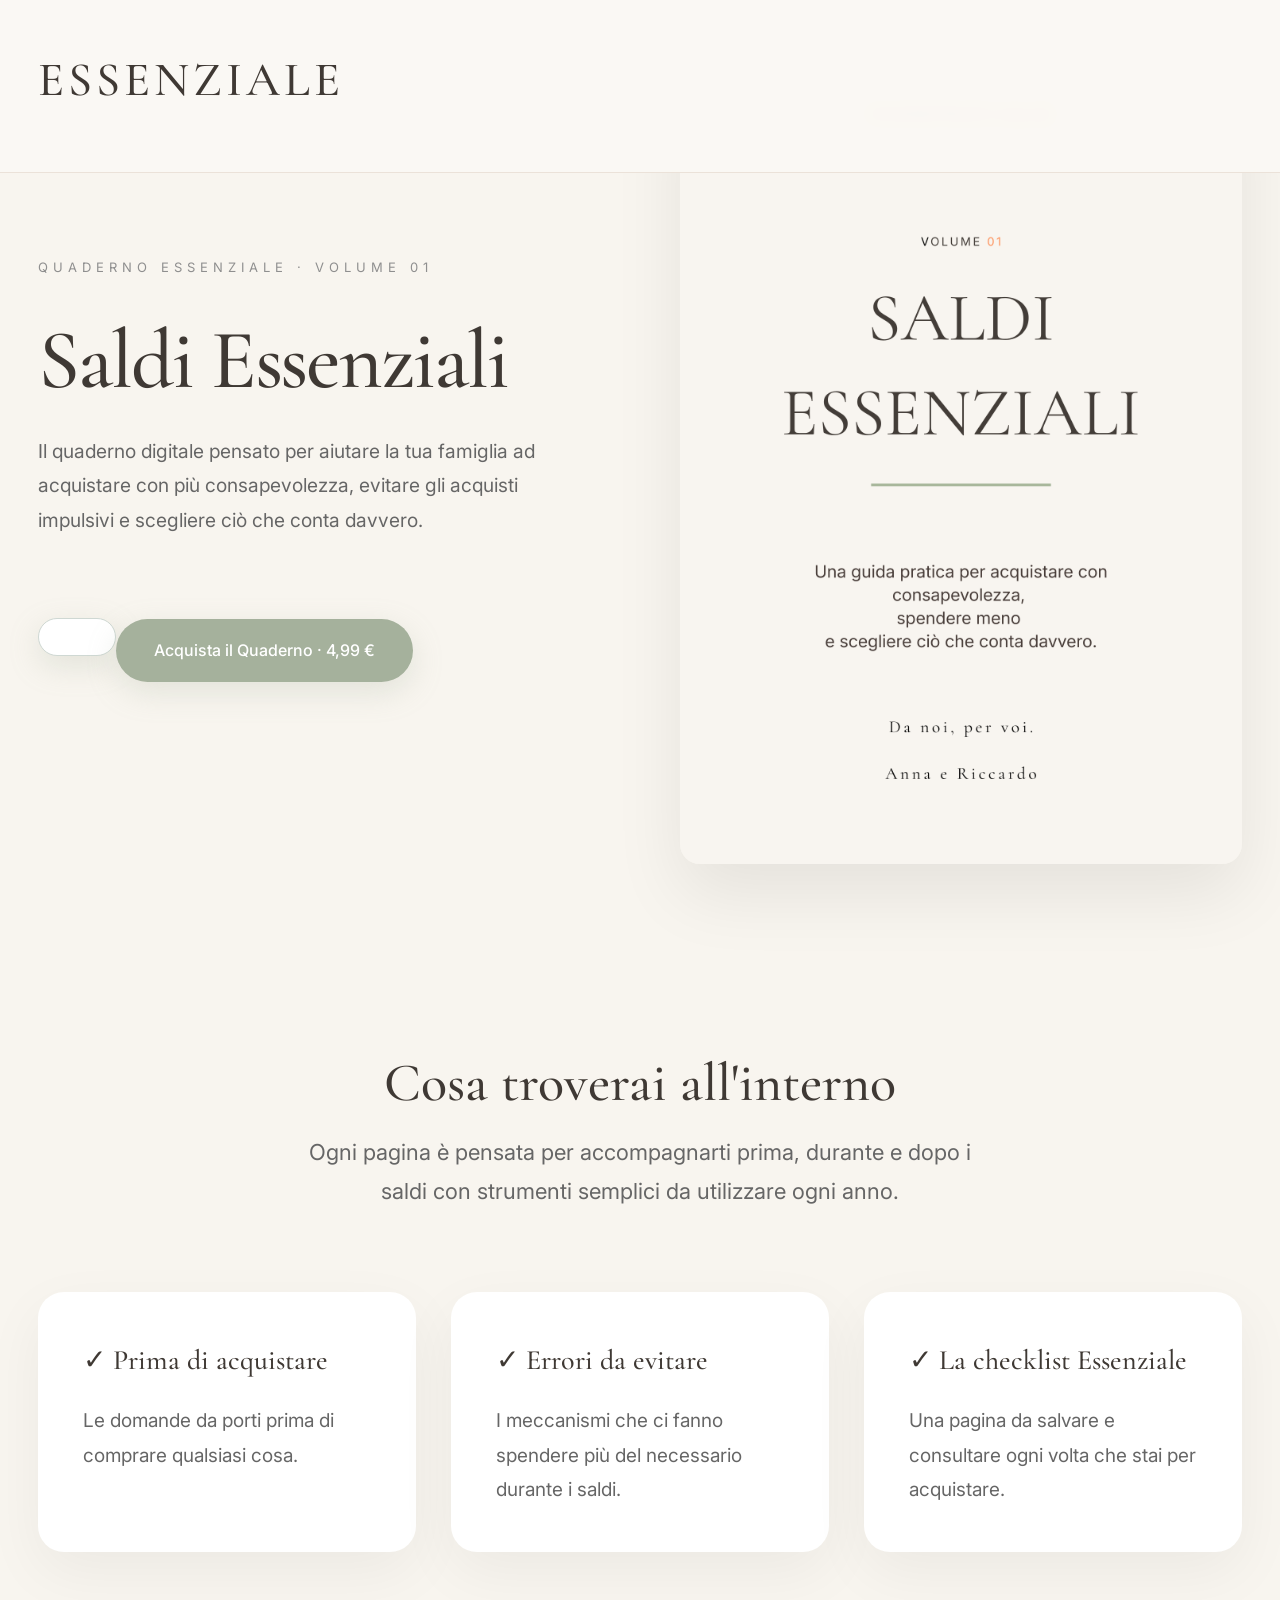
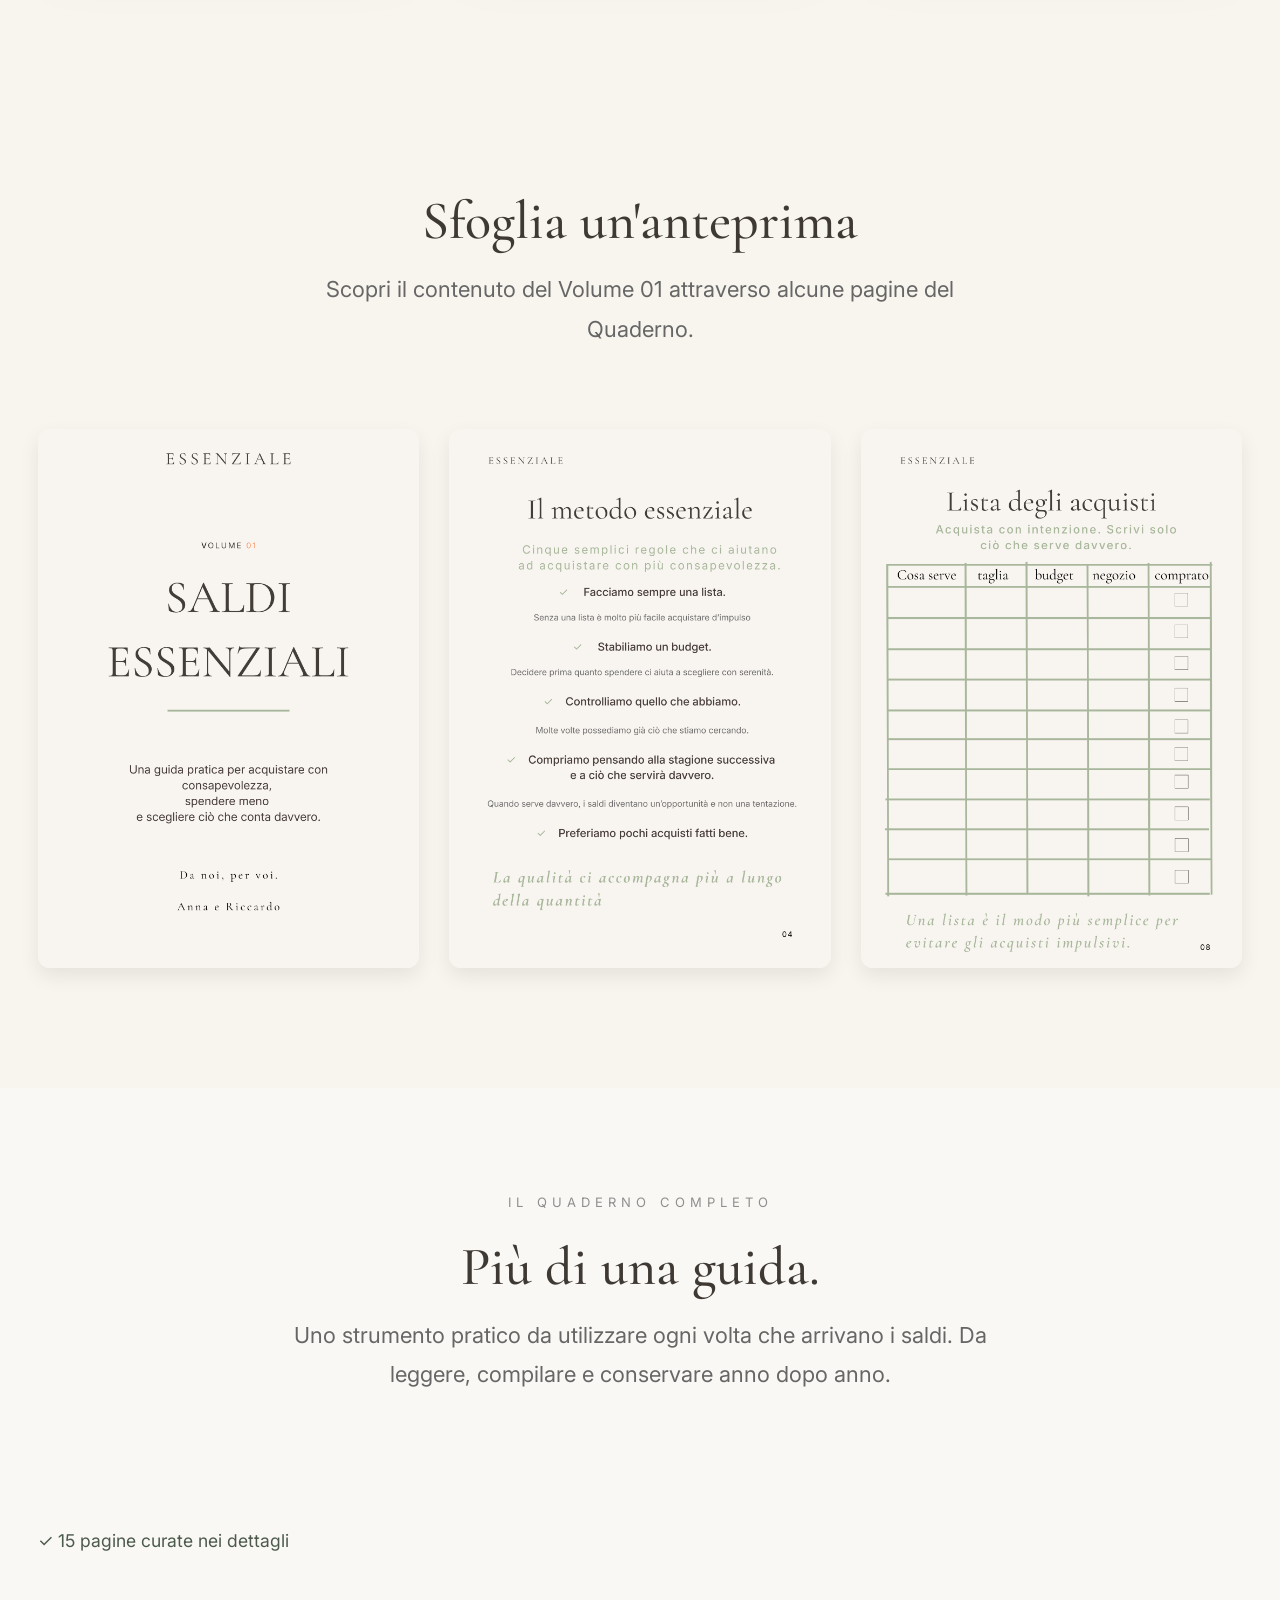
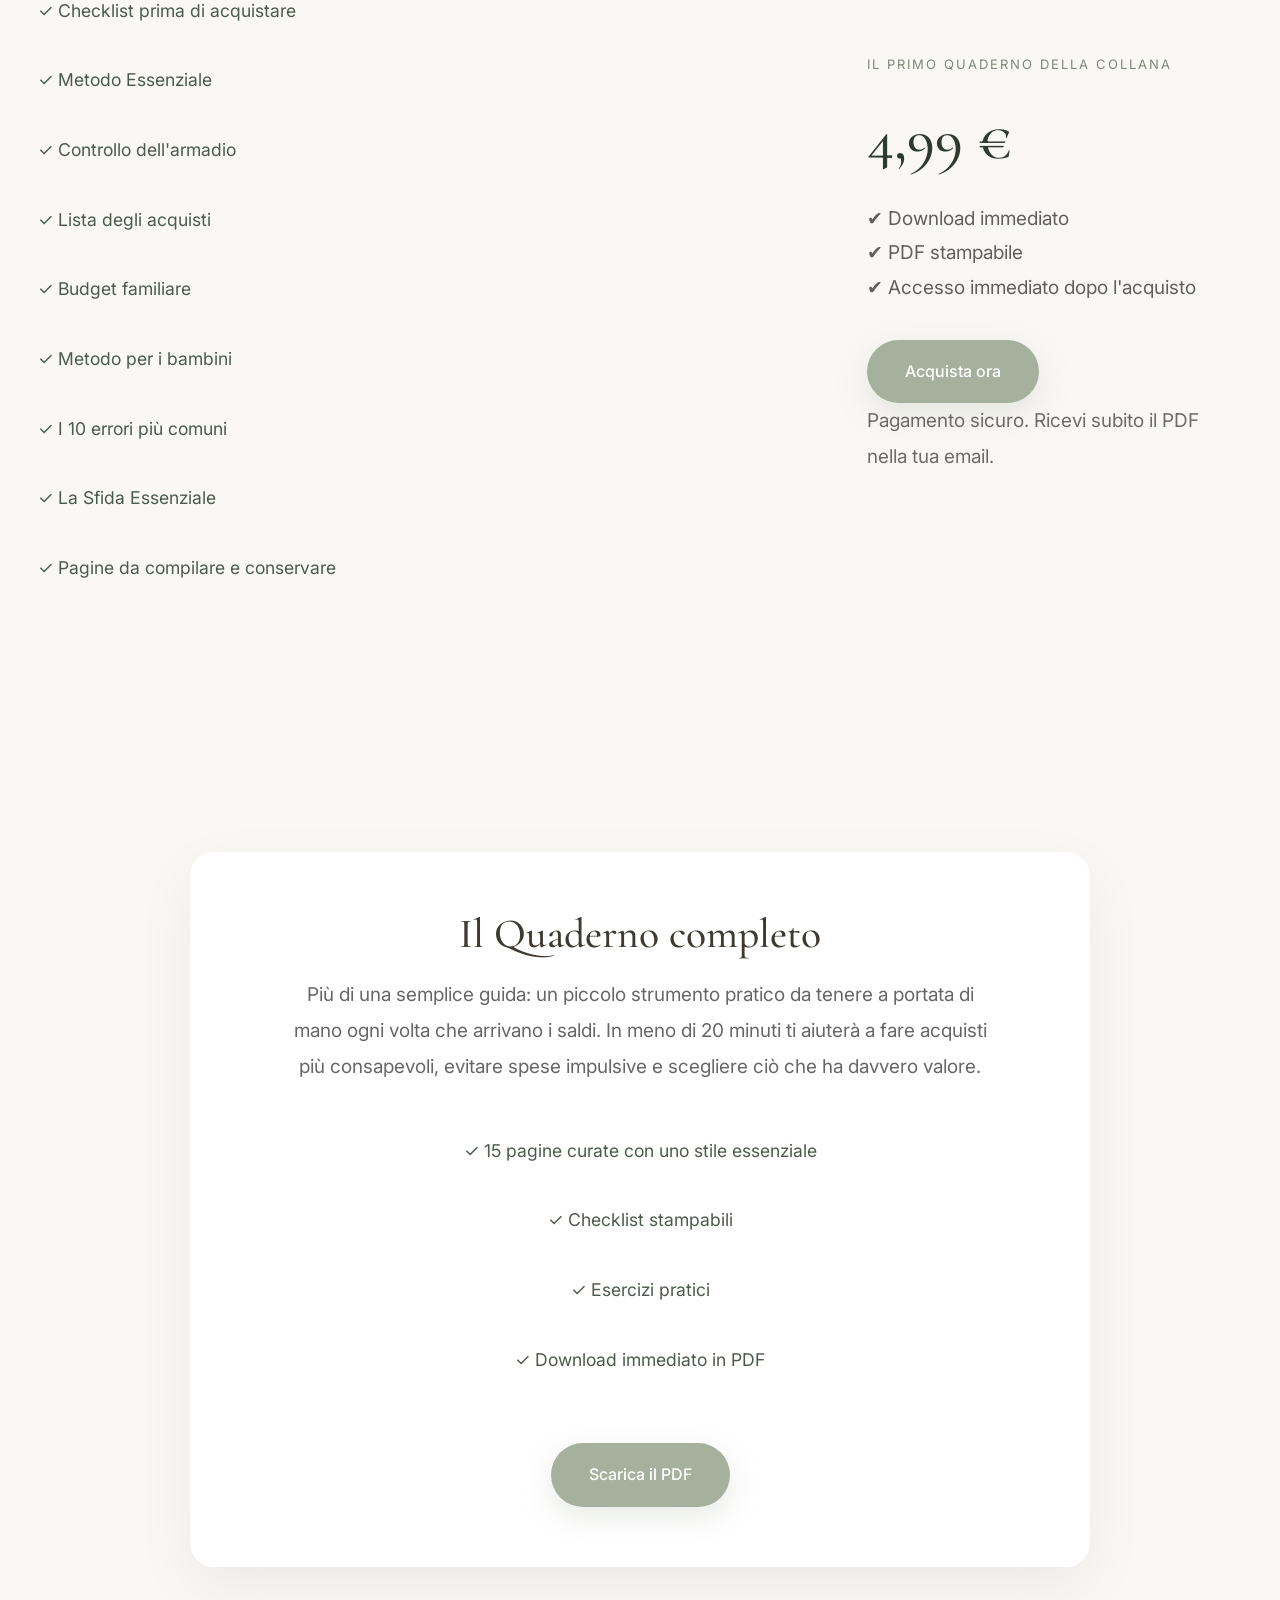
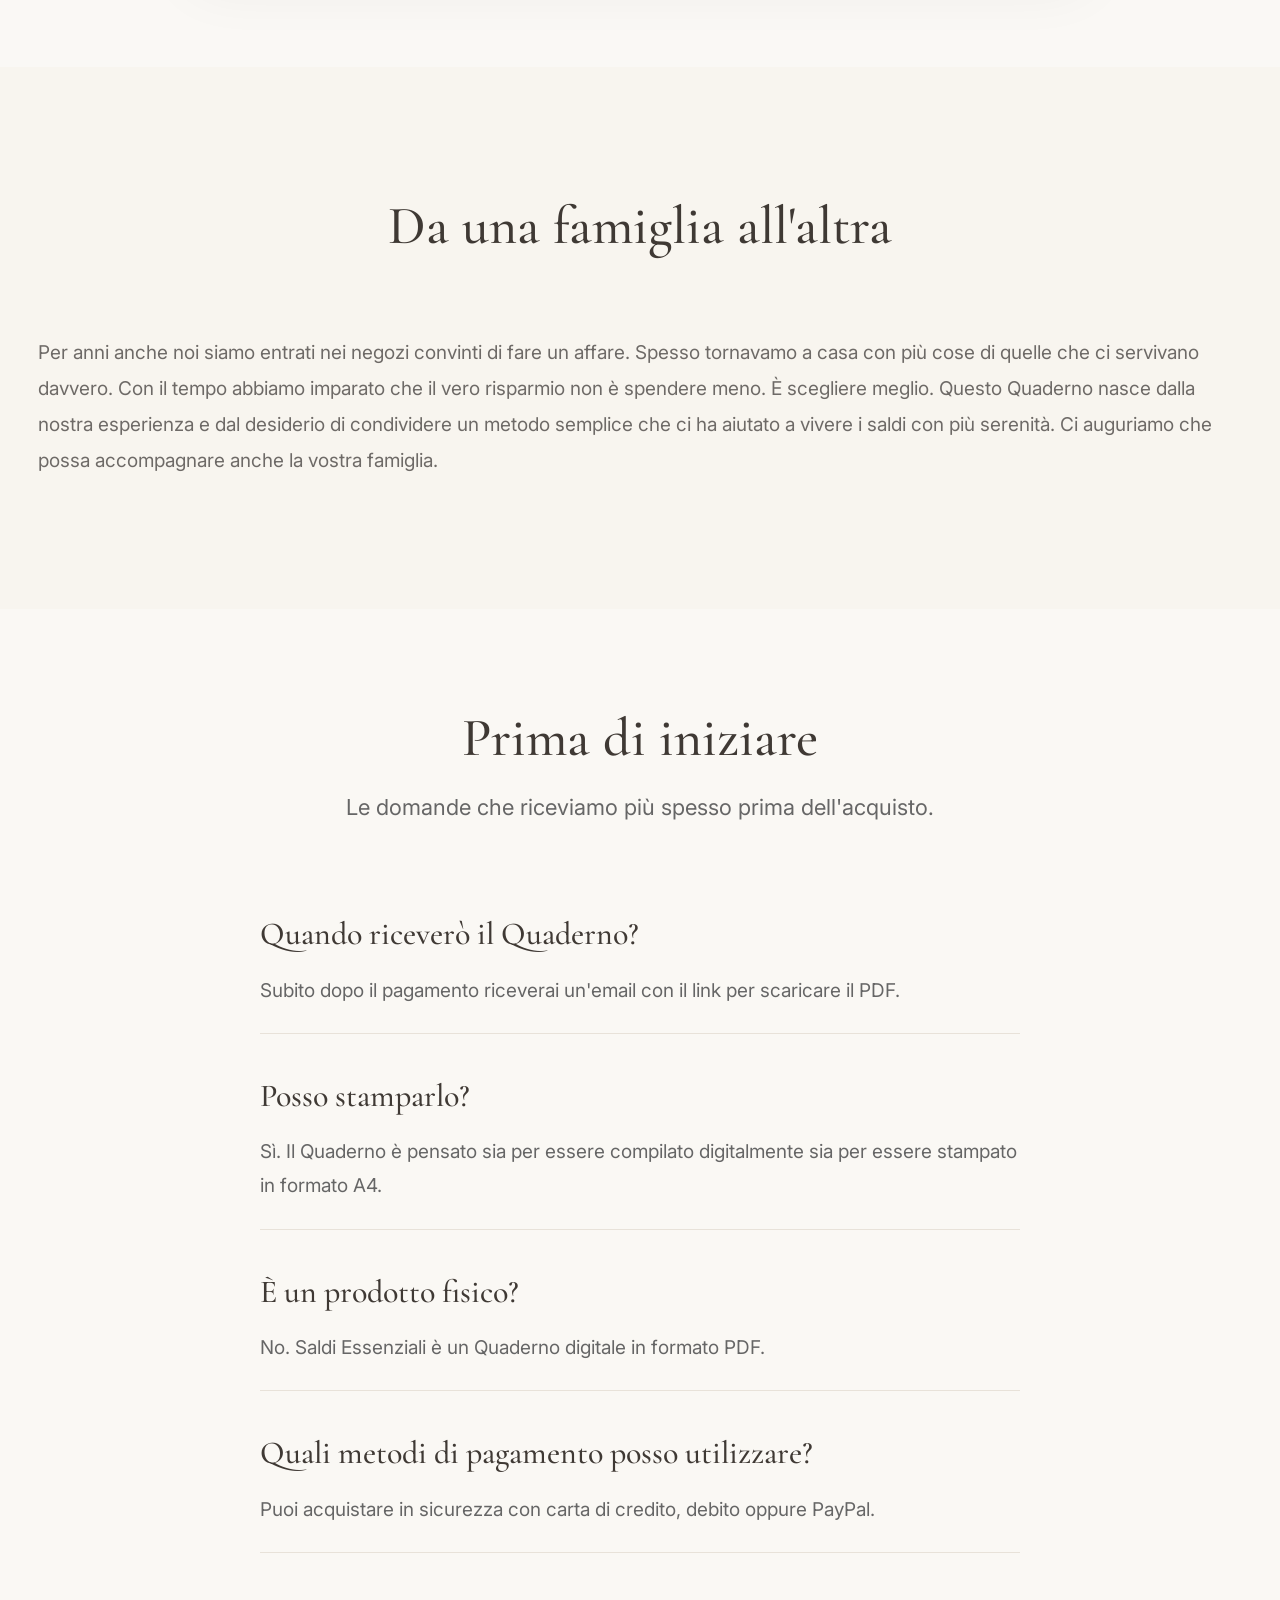
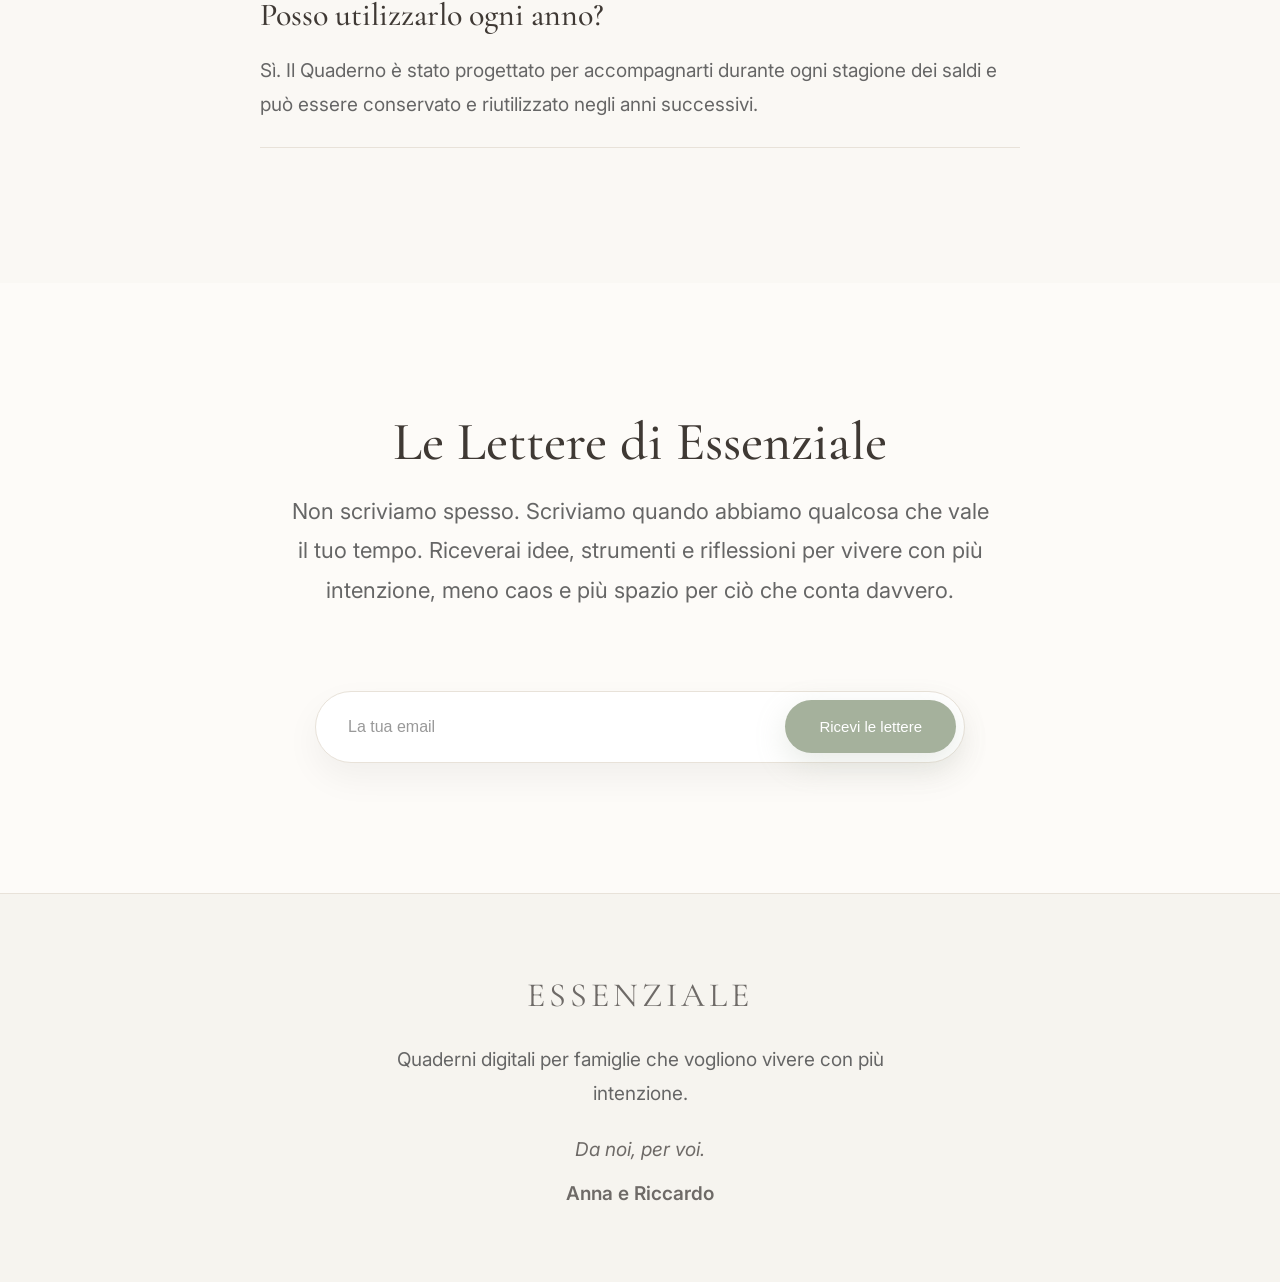
==== commit 38c859d2: "Miglioramenti mobile Saldi Essenziali" ====
--- a/saldi-essenziali.html
+++ b/saldi-essenziali.html
@@ -14,6 +14,7 @@
 <link href="https://fonts.googleapis.com/css2?family=Cormorant+Garamond:wght@400;500;600&family=Inter:wght@300;400;500;600&display=swap" rel="stylesheet">
 
 <link rel="stylesheet" href="style.css">
+<link rel="stylesheet" href="mobile.css">
 
 </head>
 
@@ -61,9 +62,9 @@
     </div>
 
 
-<a href="anteprima-saldi-essenziali.pdf"
+<a href="#preview"
 class="button secondary"
-target="_blank">
+
 
 Sfoglia l'anteprima
 
@@ -88,7 +89,7 @@
 </div>
 
 </section>
-<section class="features">
+<section id="preview" class="features">
 
 <div class="container">
 
@@ -143,7 +144,7 @@
 </section>
 
 
-<section class="preview">
+<section id="preview" class="features">
 
     <div class="container">
 
--- a/mobile.css
+++ b/mobile.css
@@ -0,0 +1,883 @@
+/* ==========================================
+   MOBILE - ESSENZIALE
+========================================== */
+
+@media (max-width:768px){
+
+/* ==========================================
+   LAYOUT
+========================================== */
+
+.container{
+    width:92%;
+    max-width:100%;
+}
+
+section{
+    padding:80px 0;
+}
+
+/* ==========================================
+   HEADER
+========================================== */
+
+.header .container{
+    padding:18px 0 14px;
+}
+
+.logo{
+    font-size:42px;
+    text-align:center;
+    margin-bottom:18px;
+    letter-spacing:3px;
+}
+
+.nav-row{
+    display:flex;
+    justify-content:center;
+    border:none;
+    padding-bottom:0;
+}
+
+.menu{
+    display:flex;
+    justify-content:center;
+    flex-wrap:wrap;
+    gap:18px;
+}
+
+.menu a{
+    font-size:15px;
+}
+
+.header-button{
+    display:none;
+}/* ==========================================
+   HERO
+========================================== */
+
+.hero{
+    padding:60px 0;
+}
+
+.hero-grid{
+    display:flex;
+    flex-direction:column-reverse;
+    gap:36px;
+}
+
+.hero-content{
+    max-width:100%;
+    text-align:center;
+}
+
+.hero h1{
+    font-size:52px;
+    line-height:0.95;
+    margin-bottom:20px;
+}
+
+.hero-text{
+    font-size:20px;
+    line-height:1.7;
+    margin:24px 0 36px;
+}
+
+.hero-buttons{
+    display:flex;
+    flex-direction:column;
+    gap:16px;
+}
+
+.hero-buttons .button,
+.hero-buttons .button-outline{
+    width:100%;
+    justify-content:center;
+}
+
+.hero-image img{
+    width:100%;
+    height:auto;
+    display:block;
+    border-radius:30px;
+}/* ==========================================
+   IL METODO
+========================================== */
+
+.method{
+    overflow:hidden;
+}
+
+.method-grid{
+    display:flex;
+    overflow-x:auto;
+    gap:20px;
+    padding:8px 4px 20px;
+    margin-top:40px;
+    scroll-snap-type:x mandatory;
+    -webkit-overflow-scrolling:touch;
+}
+
+.method-grid::-webkit-scrollbar{
+    display:none;
+}
+
+.method-card{
+    flex:0 0 85%;
+    scroll-snap-align:start;
+    padding:34px 28px;
+    border-radius:28px;
+}
+
+.method-number{
+    width:56px;
+    height:56px;
+    margin-bottom:24px;
+}
+
+.method-card h3{
+    font-size:34px;
+    margin-bottom:16px;
+}
+
+.method-card p{
+    font-size:18px;
+    line-height:1.75;
+}/* ===== PRIMO VOLUME ===== */
+
+.collection-grid{
+    display:flex;
+    flex-direction:column;
+    gap:50px;
+    align-items:center;
+}
+
+.collection-content{
+    max-width:100%;
+    text-align:center;
+}
+
+.collection-content .section-title{
+    font-size:56px;
+    line-height:1.05;
+    margin-bottom:28px;
+}
+
+.collection-content p{
+    font-size:20px;
+    line-height:1.8;
+    margin-bottom:36px;
+}
+
+.book-cover{
+    width:78%;
+    max-width:300px;
+    margin:0 auto;
+}
+
+.book-cover img{
+    width:100%;
+    height:auto;
+    display:block;
+}
+
+.book-badge{
+    display:inline-flex;
+    padding:10px 24px;
+    border-radius:999px;
+    font-size:14px;
+    margin-bottom:22px;
+}
+
+.book-info{
+    text-align:center;
+}
+
+/* ==========================================
+   PROSSIMAMENTE
+========================================== */
+
+.coming-soon{
+    margin-top:90px;
+    padding-top:60px;
+}
+
+.coming-header{
+    margin-bottom:40px;
+    text-align:center;
+}
+
+.coming-header h2{
+    font-size:42px;
+    line-height:1.1;
+}
+
+.coming-header p{
+    font-size:13px;
+    letter-spacing:3px;
+}
+
+.coming-grid{
+    display:flex;
+    overflow-x:auto;
+    gap:20px;
+    padding:10px 6px 20px;
+    scroll-snap-type:x mandatory;
+    -webkit-overflow-scrolling:touch;
+}
+
+.coming-grid::-webkit-scrollbar{
+    display:none;
+}
+
+.coming-card{
+    flex:0 0 72%;
+    scroll-snap-align:center;
+    border-radius:26px;
+    padding:18px;
+}
+
+.coming-card img{
+    border-radius:20px;
+    margin-bottom:18px;
+}
+
+.coming-card h4{
+    font-size:24px;
+    text-align:center;
+}/* ==========================================
+   CHI SIAMO
+========================================== */
+
+.about{
+    padding:90px 0;
+}
+
+.about-grid{
+    display:flex;
+    flex-direction:column;
+    gap:42px;
+    align-items:center;
+}
+
+.about-image{
+    width:100%;
+}
+
+.about-image img{
+    width:100%;
+    height:auto;
+    display:block;
+    border-radius:28px;
+}
+
+.about-content{
+    width:100%;
+    max-width:100%;
+    text-align:left;
+}
+
+.about-content .section-title{
+    font-size:48px;
+    line-height:1.1;
+    margin-bottom:24px;
+}
+
+.about-content .section-text{
+    font-size:18px;
+    line-height:1.85;
+    margin-bottom:20px;
+}
+
+.about-content .button{
+    width:100%;
+    justify-content:center;
+    margin-top:12px;
+}/* ==========================================
+   NEWSLETTER + FOOTER
+========================================== */
+
+.newsletter{
+    padding:90px 0;
+}
+
+.newsletter-content{
+    width:100%;
+}
+
+.newsletter .section-title{
+    font-size:46px;
+    line-height:1.1;
+    margin-bottom:22px;
+}
+
+.newsletter .section-text{
+    font-size:18px;
+    line-height:1.8;
+    margin-bottom:34px;
+}
+
+.newsletter-form{
+    display:flex;
+    flex-direction:column;
+    gap:14px;
+    background:transparent;
+    border:none;
+    box-shadow:none;
+    padding:0;
+}
+
+.newsletter-form input{
+    width:100%;
+    padding:18px;
+    border:1px solid var(--border);
+    border-radius:999px;
+    text-align:center;
+    background:#fff;
+}
+
+.newsletter-form button{
+    width:100%;
+    padding:18px;
+    border-radius:999px;
+}
+
+
+/* ==========================================
+   FOOTER
+========================================== */
+
+.footer{
+    padding:70px 0 40px;
+}
+
+.footer-grid{
+    display:grid;
+    grid-template-columns:1fr;
+    gap:38px;
+    text-align:center;
+}
+
+.footer .logo{
+    font-size:40px;
+    margin-bottom:14px;
+}
+
+.footer h4{
+    margin-bottom:14px;
+}
+
+.footer li{
+    margin-bottom:10px;
+}
+
+.copyright{
+    margin-top:40px;
+    font-size:13px;
+}/* ==========================================
+   RIFINITURE FINALI
+========================================== */
+
+/* Titoli */
+
+h2{
+    font-size:44px;
+    line-height:1.08;
+}
+
+.section-title{
+    margin-bottom:24px;
+}
+
+.section-text{
+    font-size:18px;
+    line-height:1.8;
+}
+
+/* Pulsanti */
+
+.button,
+.button-outline{
+    min-height:56px;
+    font-size:16px;
+}
+
+/* Prima copertina */
+
+.launch-grid{
+    display:flex;
+    flex-direction:column;
+    align-items:center;
+    gap: 18px;
+    margin-top:30px
+}
+
+.launch-image{
+    width:100%;
+    text-align:center;
+}
+
+.launch-image img{
+    width:90%;
+    max-width:420px;
+    margin:0 auto;
+    display:block;
+    border-radius: 22px;
+    box-shadow: 0 18px 45px rgba (0,0,0,.10);
+}
+
+.launch-content{
+    text-align:center;
+    max-width:100%;
+}
+
+.launch-content .volume{
+    display:inline-block;
+    padding:10px 20px;
+    border-radius:999px;
+    font-size:12px;
+    letter-spacing:3px;
+    margin-bottom:22px;
+}
+
+.launch-content h3{
+    font-size:56px;
+    line-height:1.05;
+    margin:10px 0 22px;
+}
+
+.launch-content p{
+    font-size:20px;
+    line-height:1.8;
+    max-width:560px;
+    margin:0 auto 36px;
+    color:#5f5b57;
+
+}
+
+.launch-content .button{
+    padding:18px 42px;
+    border-radius:999px;
+    font-size:18px;
+    transition:.3s;
+}
+/* Effetto card */
+
+.method-card,
+.coming-card{
+    box-shadow:0 20px 45px rgba(0,0,0,.06);
+}
+
+/* Scroll morbido */
+
+.method-grid,
+.coming-grid{
+    scroll-behavior:smooth;
+}
+
+/* Ultima sezione */
+
+footer{
+    margin-bottom:20px;
+}/* HERO PREMIUM */
+
+.hero{
+    padding-top:85px;
+    padding-bottom:90px;
+}
+
+.hero h1{
+    font-size:60px;
+    line-height:.92;
+    letter-spacing:-1px;
+}
+
+.hero-text{
+    max-width:92%;
+    margin:30px auto 42px;
+}
+
+.hero-image img{
+    border-radius:34px;
+    box-shadow:0 28px 70px rgba(0,0,0,.12);
+}
+/* PRIMO QUADERNO */
+
+.launch-image img{
+
+    width:86%;
+    max-width:380px;
+
+}
+
+.launch-content h3{
+
+    font-size:54px;
+
+}
+
+.launch-content p{
+
+    font-size:19px;
+
+    max-width:95%;
+
+    margin:auto auto 34px;
+
+}
+.coming-card{
+
+    flex:0 0 78%;
+
+    border-radius:30px;
+
+}
+
+.coming-card img{
+
+    border-radius:24px;
+
+}
+ .about{
+
+    padding:110px 0;
+
+}
+
+.about-image img{
+
+    border-radius:34px;
+
+}
+
+.about-content{
+
+    margin-top:10px;
+
+}
+ .newsletter-form input{
+
+    height:58px;
+
+    font-size:17px;
+
+}
+
+.newsletter-form button{
+
+    height:58px;
+
+}
+section{
+
+    padding:95px 0;
+
+}
+/* =====================================================
+   SALDI ESSENZIALI • HERO MOBILE
+===================================================== */
+
+.ebook-hero{
+    padding:50px 0 70px;
+}
+
+.ebook-grid{
+    display:flex;
+    flex-direction:column;
+    align-items:center;
+    gap:42px;
+}
+
+.ebook-cover{
+    order:-1;
+    width:100%;
+    text-align:center;
+}
+
+.ebook-cover img{
+    width:82%;
+    max-width:340px;
+    display:block;
+    margin:0 auto;
+}
+
+.ebook-content{
+    width:100%;
+    text-align:center;
+}
+
+.ebook-content h1{
+    font-size:56px;
+    line-height:1.08;
+    margin-bottom:26px;
+}
+
+.ebook-subtitle{
+    max-width:340px;
+    margin:0 auto 34px;
+    font-size:21px;
+    line-height:1.75;
+}
+
+.hero-buttons{
+    display:flex;
+    flex-direction:column;
+    align-items:center;
+    gap:18px;
+}
+
+.hero-buttons .button,
+.hero-buttons .secondary{
+    width:100%;
+    max-width:300px;
+    justify-content:center;
+}/* =====================================================
+   SALDI ESSENZIALI • COSA TROVERAI
+===================================================== */
+
+.features{
+    padding:80px 0;
+}
+
+.features .section-title{
+    text-align:center;
+    margin-bottom:50px;
+}
+
+.features .section-title h2{
+    font-size:44px;
+    line-height:1.12;
+    margin-bottom:20px;
+}
+
+.features .section-title p{
+    font-size:20px;
+    line-height:1.8;
+    max-width:340px;
+    margin:0 auto;
+}
+
+.features-grid{
+    display:flex;
+    flex-direction:column;
+    gap:22px;
+}
+
+.feature{
+    width:100%;
+    padding:34px 30px;
+    border-radius:26px;
+    background:#fff;
+    box-shadow:0 18px 45px rgba(0,0,0,.06);
+}
+
+.feature-icon{
+    width:56px;
+    height:56px;
+    margin-bottom:18px;
+}
+
+.feature h3{
+    font-size:31px;
+    line-height:1.2;
+    margin-bottom:14px;
+}
+
+.feature p{
+    font-size:19px;
+    line-height:1.75;
+}/* =====================================================
+   SALDI ESSENZIALI • ANTEPRIMA
+===================================================== */
+
+.preview{
+    padding:90px 0;
+}
+
+.preview .section-title{
+    text-align:center;
+    margin-bottom:45px;
+}
+
+.preview .section-title h2{
+    font-size:44px;
+    line-height:1.1;
+    margin-bottom:18px;
+}
+
+.preview-grid{
+
+    display:flex;
+
+    overflow-x:auto;
+
+    gap:22px;
+
+    padding:8px 0 18px;
+
+    scroll-snap-type:x mandatory;
+
+    -webkit-overflow-scrolling:touch;
+
+}
+
+.preview-grid::-webkit-scrollbar{
+    display:none;
+}
+
+.preview-grid img{
+
+    flex:0 0 82%;
+
+    max-width:none;
+
+    border-radius:22px;
+
+    scroll-snap-align:center;
+
+    box-shadow:0 20px 50px rgba(0,0,0,.10);
+
+}
+/* =====================================================
+   SALDI ESSENZIALI • IL QUADERNO
+===================================================== */
+
+.product-details{
+    padding:90px 0;
+}
+
+.product-details .container{
+    display:flex;
+    flex-direction:column;
+    gap:40px;
+}
+
+.product-details .section-title{
+    text-align:center;
+}
+
+.product-details .section-title h2{
+    font-size:44px;
+    line-height:1.1;
+    margin-bottom:20px;
+}
+
+.product-details .section-title p{
+    max-width:340px;
+    margin:0 auto;
+    font-size:20px;
+    line-height:1.8;
+}
+
+.product-grid{
+    display:flex;
+    flex-direction:column;
+    gap:28px;
+}
+
+.product-info,
+.product-price{
+
+    width:100%;
+
+    padding:34px;
+
+    border-radius:28px;
+
+    background:#ffffff;
+
+    box-shadow:0 18px 45px rgba(0,0,0,.06);
+
+}
+
+.product-info ul{
+
+    display:flex;
+
+    flex-direction:column;
+
+    gap:18px;
+
+}
+
+.product-info li{
+
+    font-size:19px;
+
+    line-height:1.7;
+
+}
+
+.product-price{
+
+    text-align:center;
+
+}
+
+.product-price .price{
+
+    font-size:72px;
+
+    margin-bottom:24px;
+
+}
+
+.product-price .button{
+
+    width:100%;
+
+    max-width:280px;
+
+}/* =====================================================
+   SALDI ESSENZIALI • DA UNA FAMIGLIA ALL'ALTRA
+===================================================== */
+
+.story{
+    padding:100px 0;
+}
+
+.story .container{
+    max-width:720px;
+    margin:0 auto;
+}
+
+.story .section-title{
+    text-align:center;
+    margin-bottom:42px;
+}
+
+.story .section-title h2{
+    font-size:46px;
+    line-height:1.12;
+    margin-bottom:20px;
+}
+
+.story-content{
+
+    background:#ffffff;
+
+    border-radius:30px;
+
+    padding:42px 34px;
+
+    box-shadow:0 18px 45px rgba(0,0,0,.06);
+
+}
+
+.story-content p{
+
+    font-size:20px;
+
+    line-height:1.95;
+
+    color:#5f5b57;
+
+    margin-bottom:26px;
+
+}
+
+.story-content p:last-child{
+
+    margin-bottom:0;
+
+}
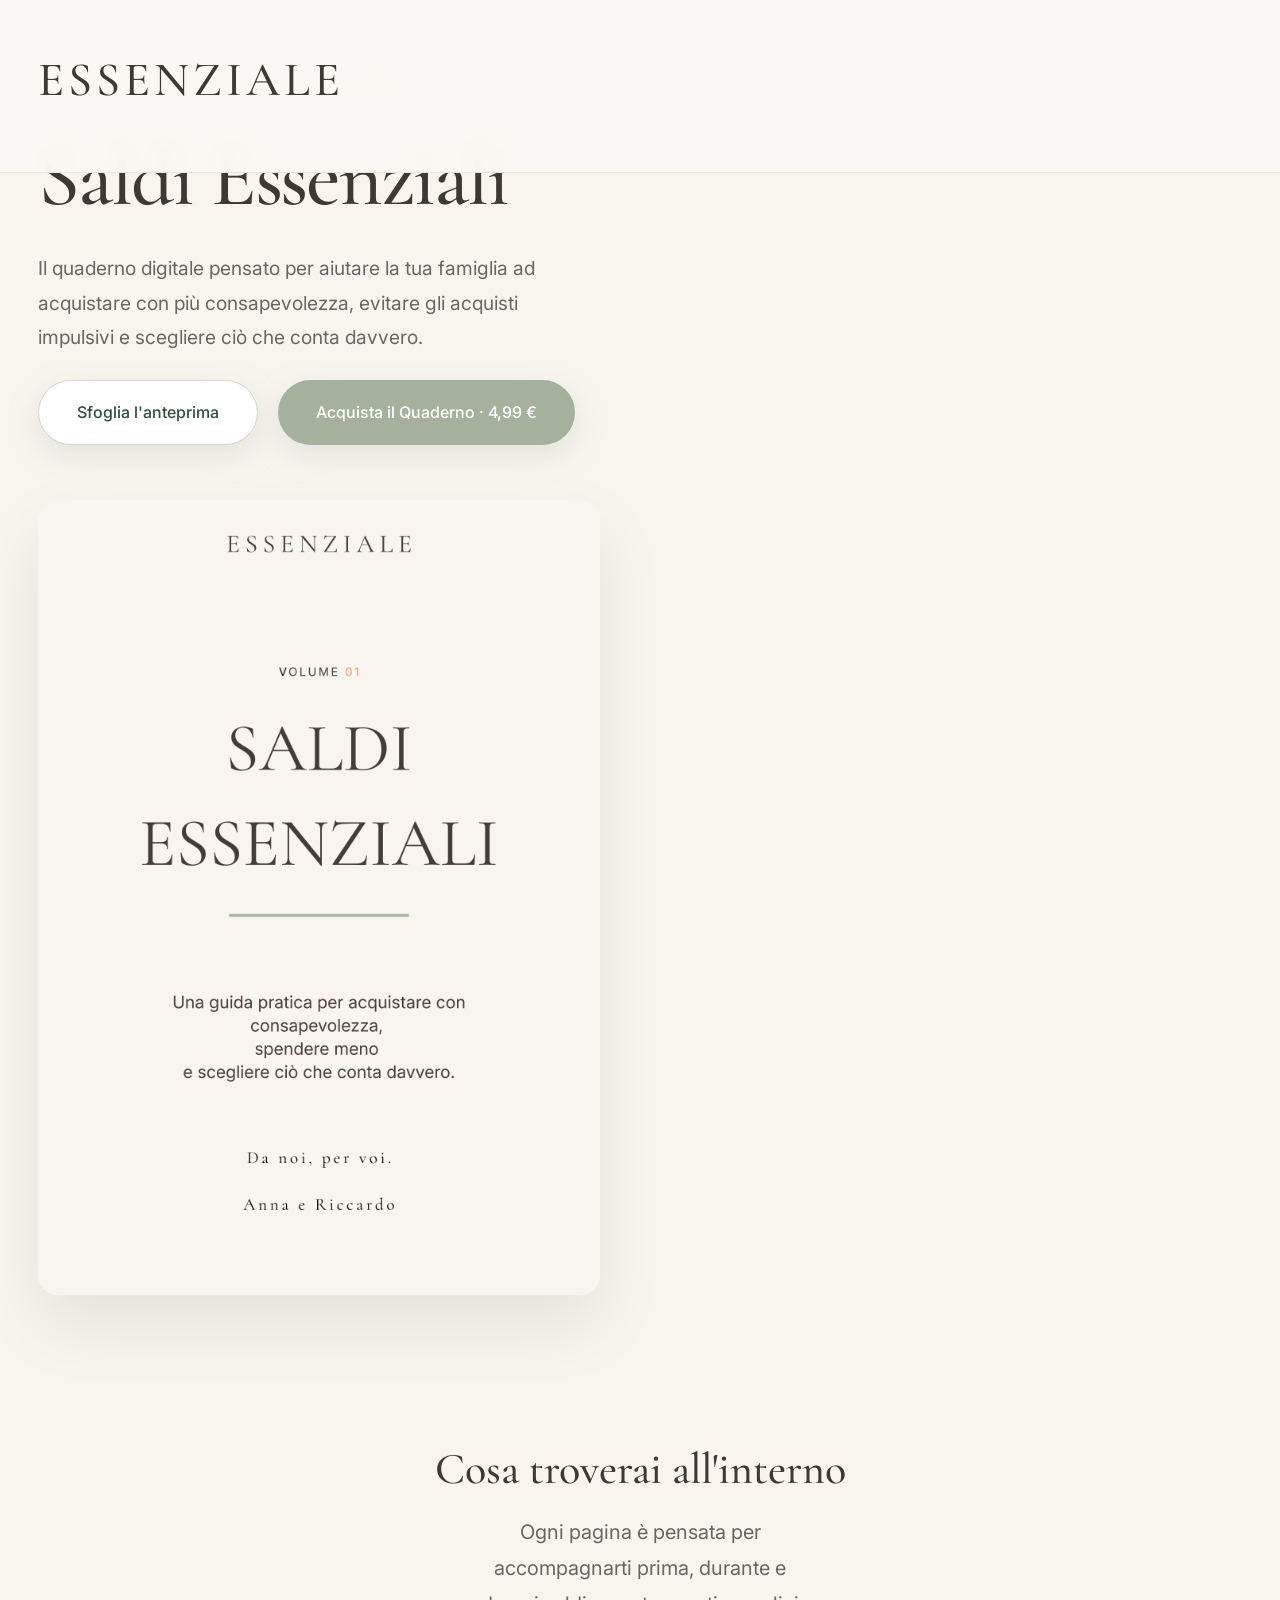
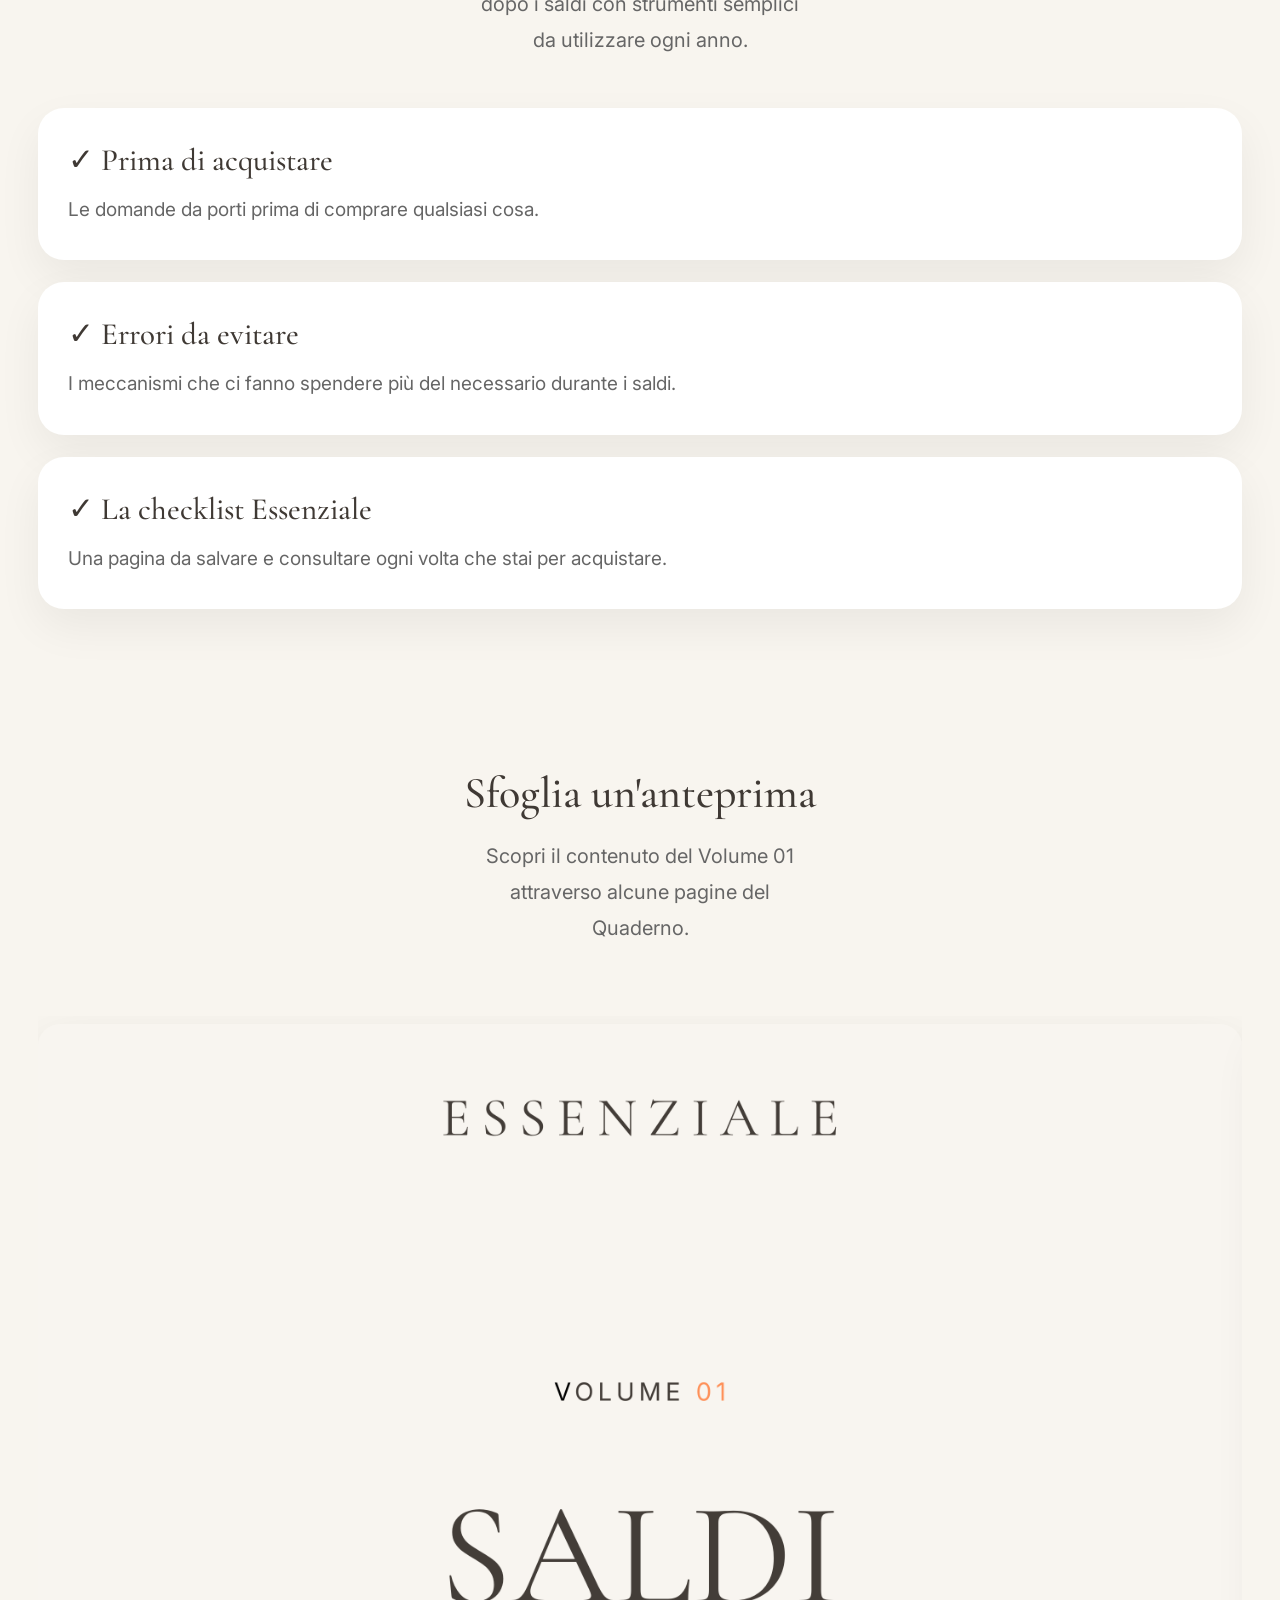
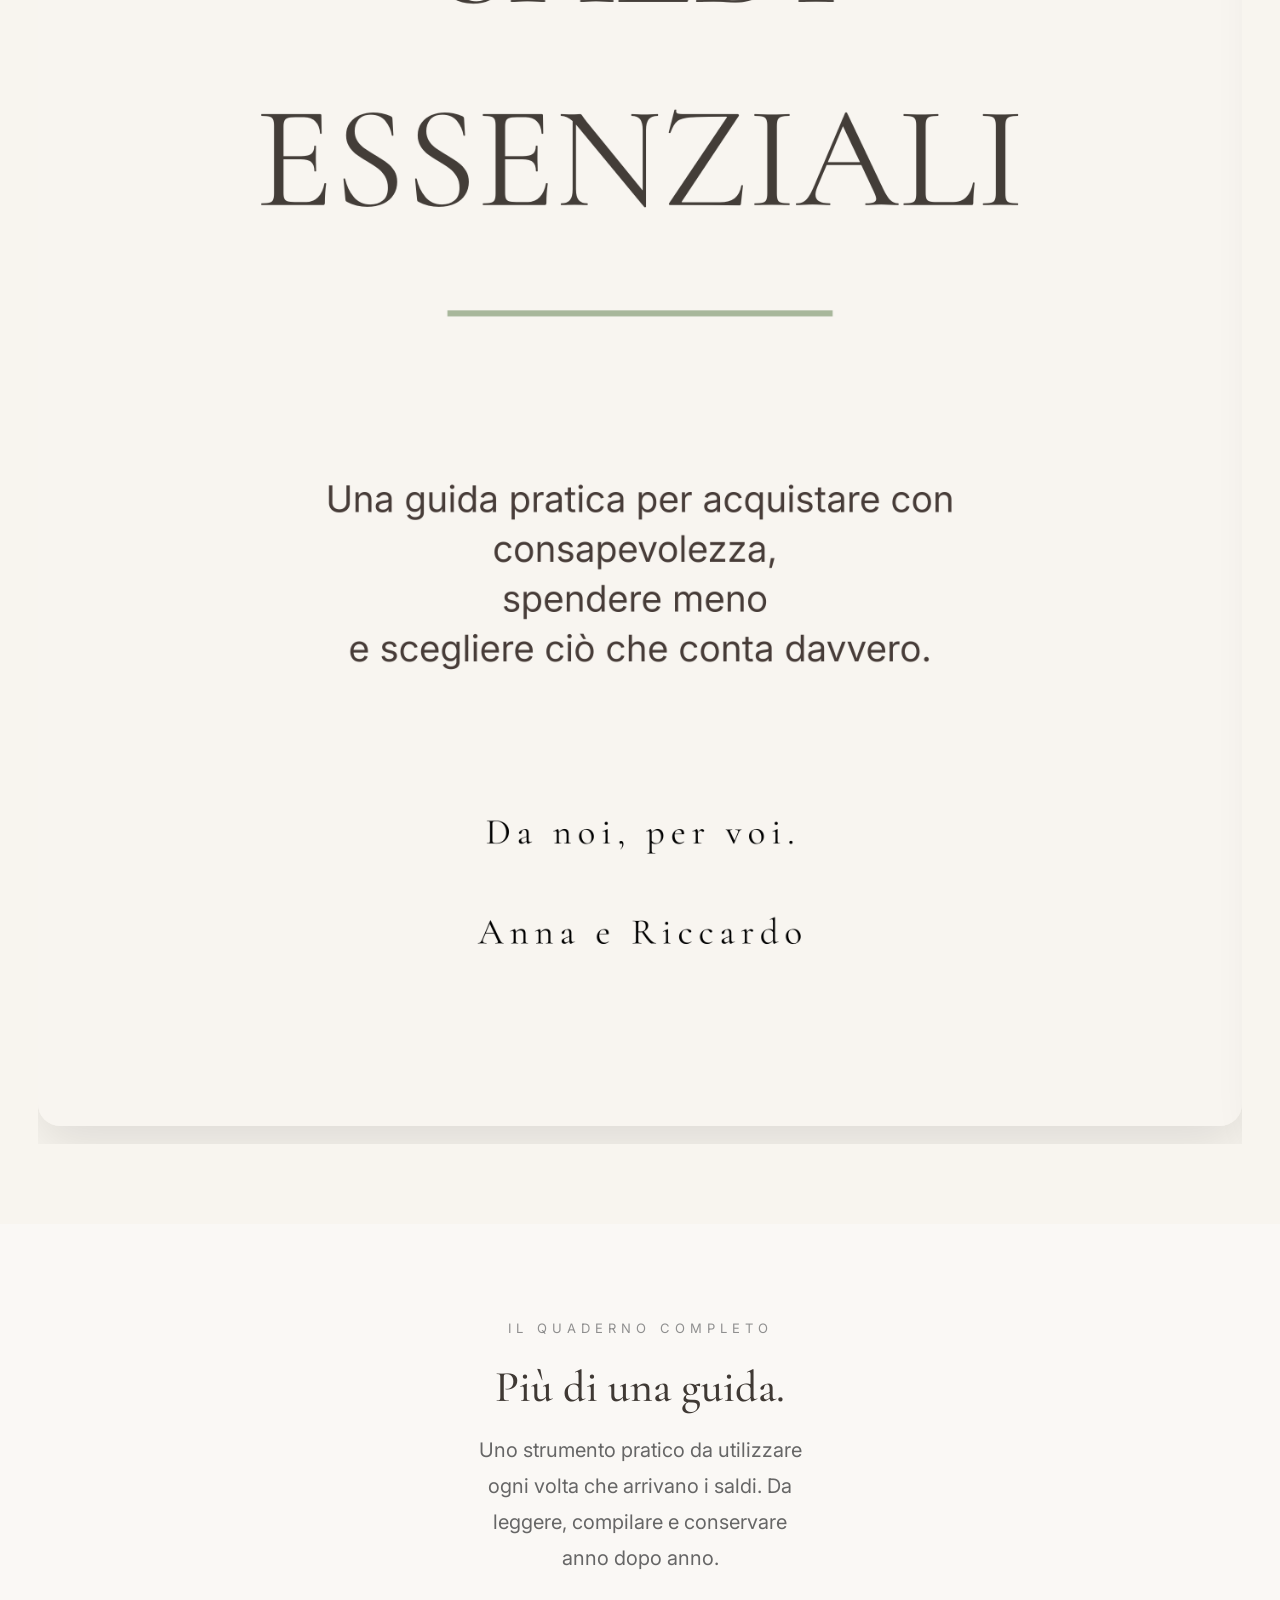
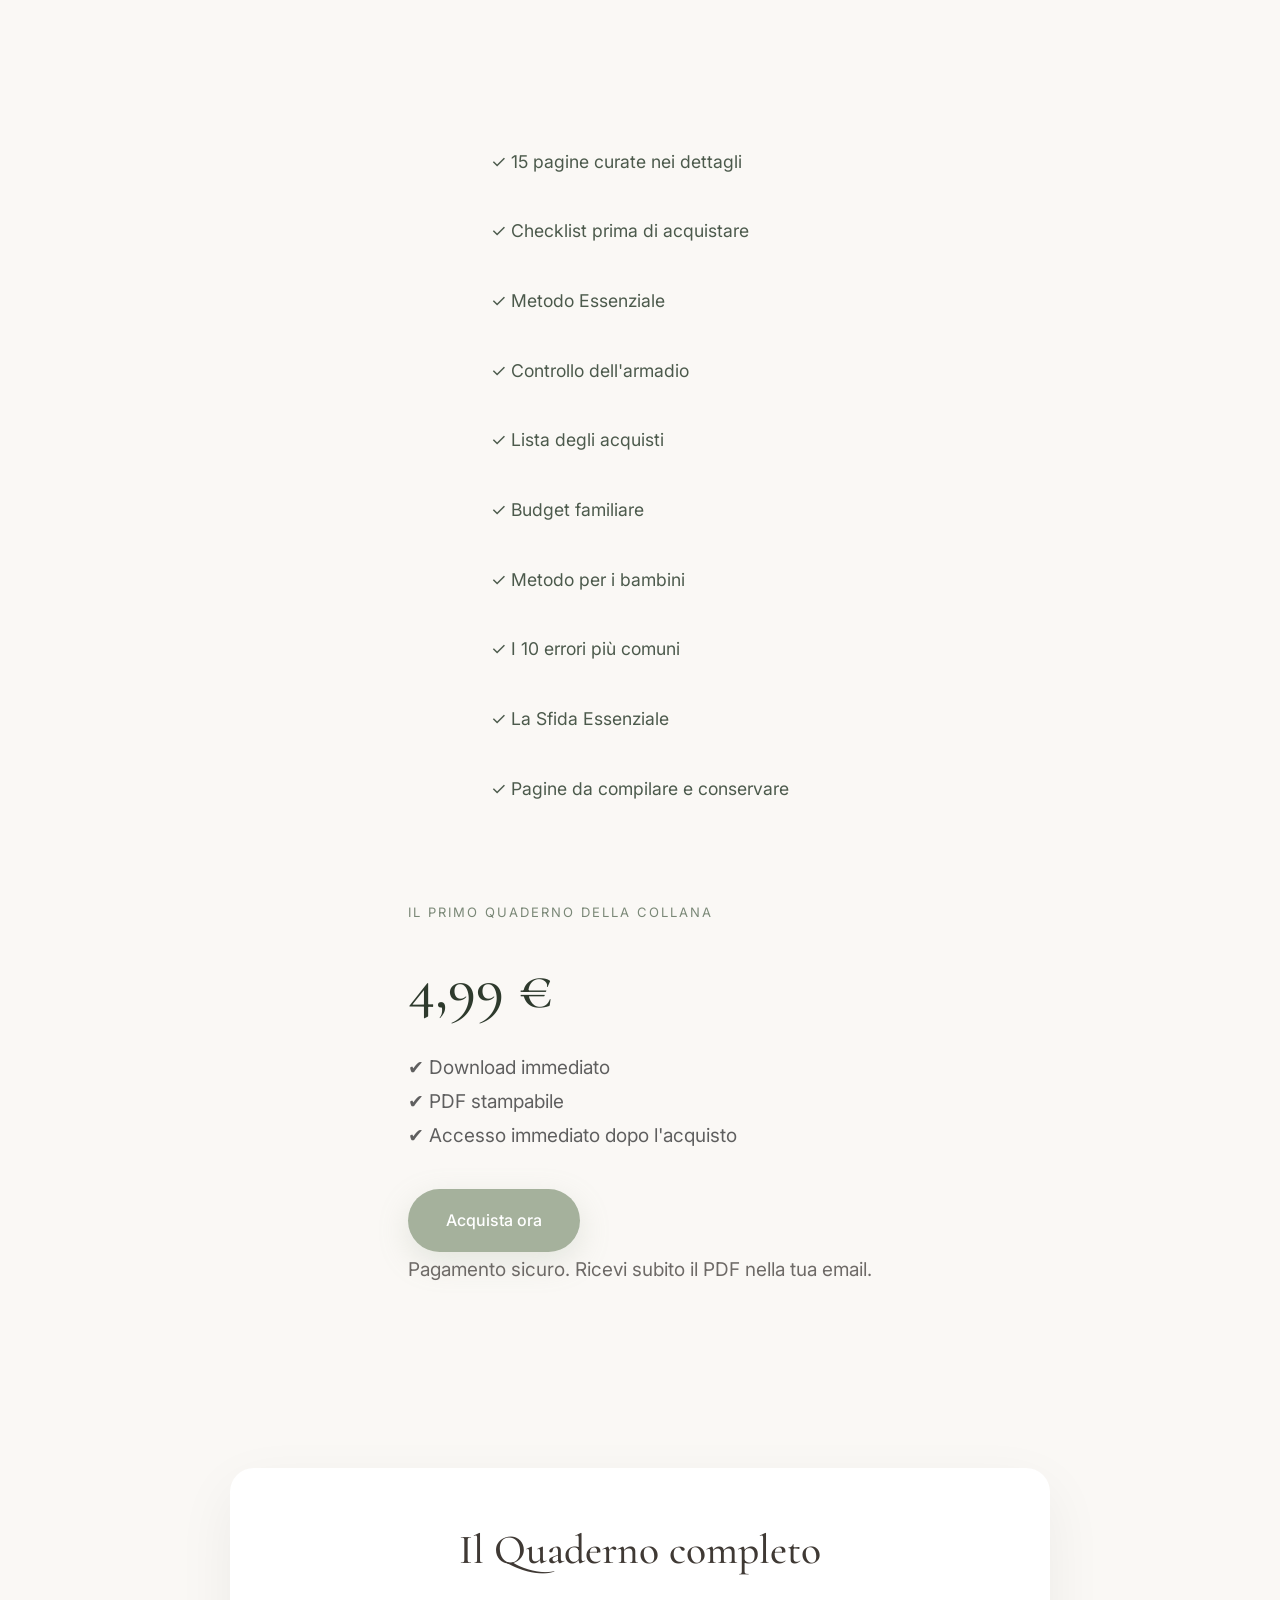
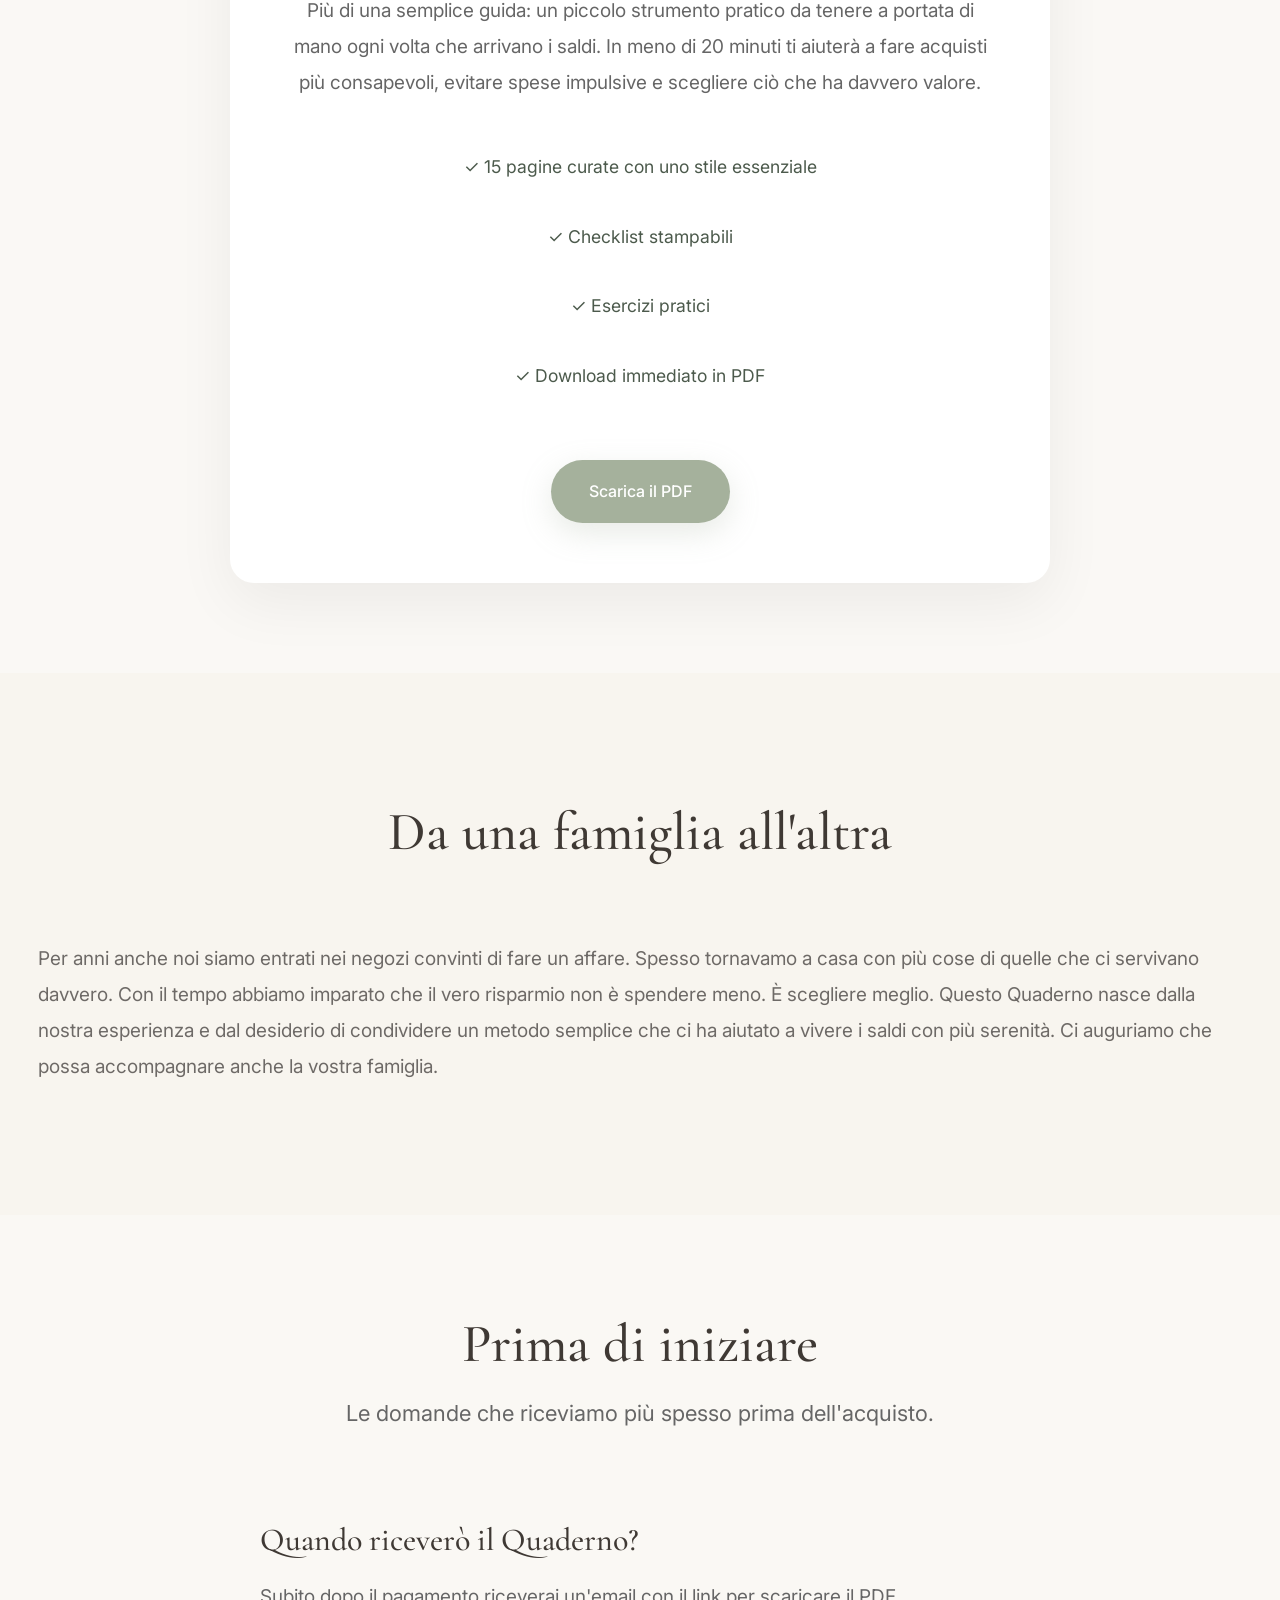
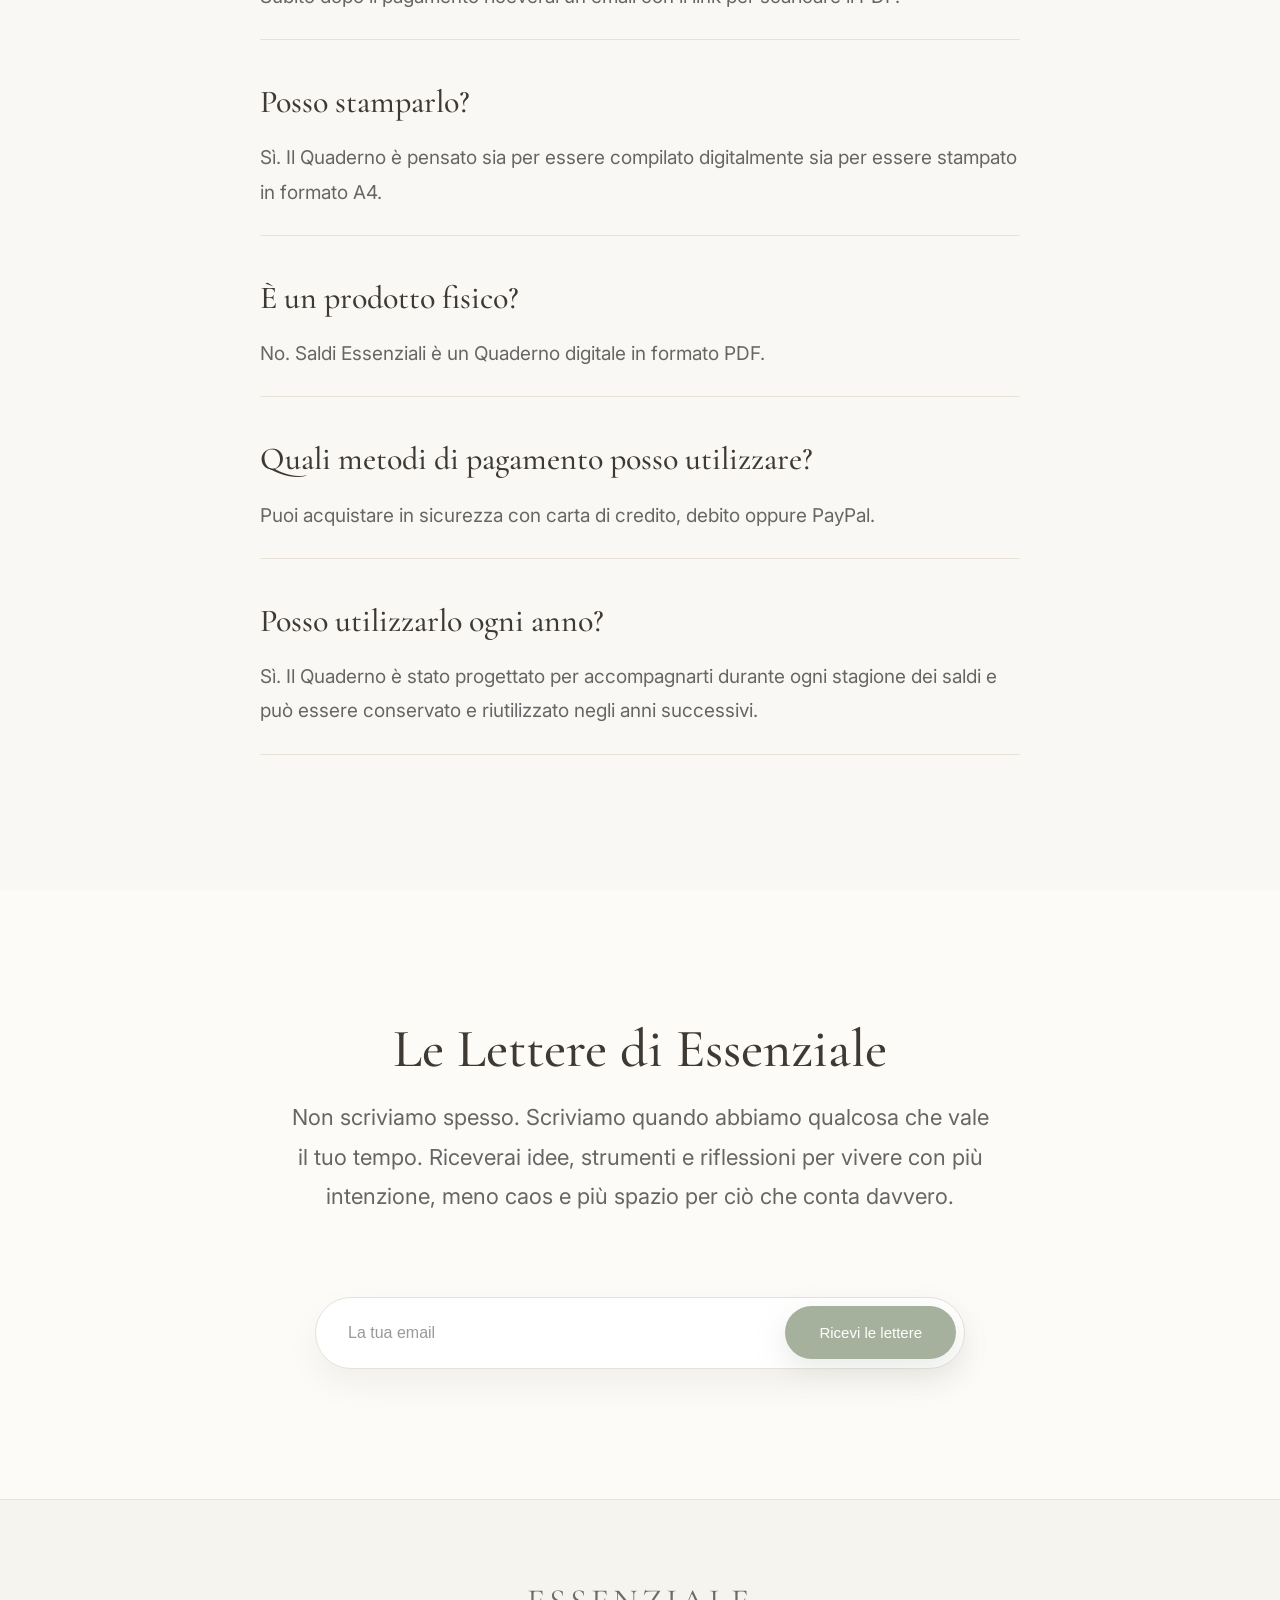
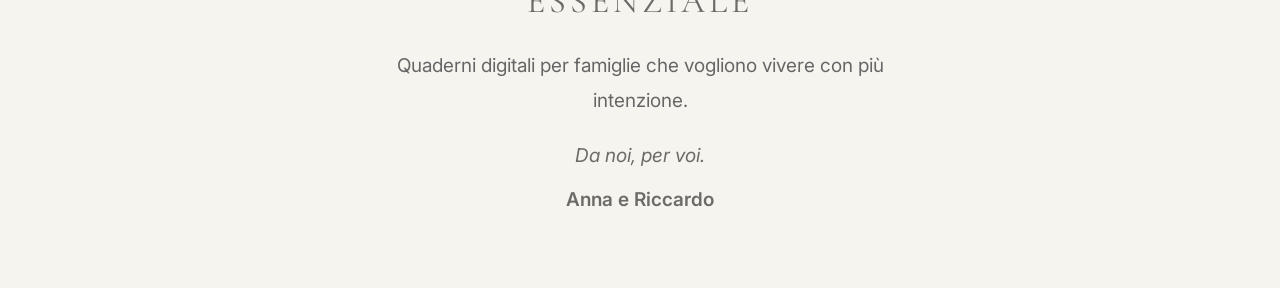
==== commit 81143158: "Fix hero buttons" ====
--- a/saldi-essenziali.html
+++ b/saldi-essenziali.html
@@ -57,26 +57,17 @@
 Il quaderno digitale pensato per aiutare la tua famiglia ad acquistare con più consapevolezza, evitare gli acquisti impulsivi e scegliere ciò che conta davvero.
 
 </p>
-
 <div class="hero-buttons">
-    </div>
-
-
-<a href="#preview"
-class="button secondary"
-
-
-Sfoglia l'anteprima
-
-</a>
-
-<a href="https://payhip.com/b/PFxp1"
-class="button"
-target="_blank">
-
-Acquista il Quaderno · 4,99 €
-
-</a>
+
+    <a href="#preview" class="button secondary">
+        Sfoglia l'anteprima
+    </a>
+
+    <a href="https://payhip.com/b/PFxp1"
+       class="button"
+       target="_blank">
+        Acquista il Quaderno · 4,99 €
+    </a>
 
 </div>
 
--- a/mobile.css
+++ b/mobile.css
@@ -90,9 +90,15 @@
 }
 
 .hero-buttons .button,
-.hero-buttons .button-outline{
-    width:100%;
+.hero-buttons .button-outline,
+.hero-buttons .secondary{
+    width:100%;
+    display:flex;
     justify-content:center;
+    align-items:center;
+    color:#2f3a2f;
+    font-size:16px;
+    font-weight:600;
 }
 
 .hero-image img{
@@ -631,6 +637,7 @@
     width:100%;
     max-width:300px;
     justify-content:center;
+}
 }/* =====================================================
    SALDI ESSENZIALI • COSA TROVERAI
 ===================================================== */
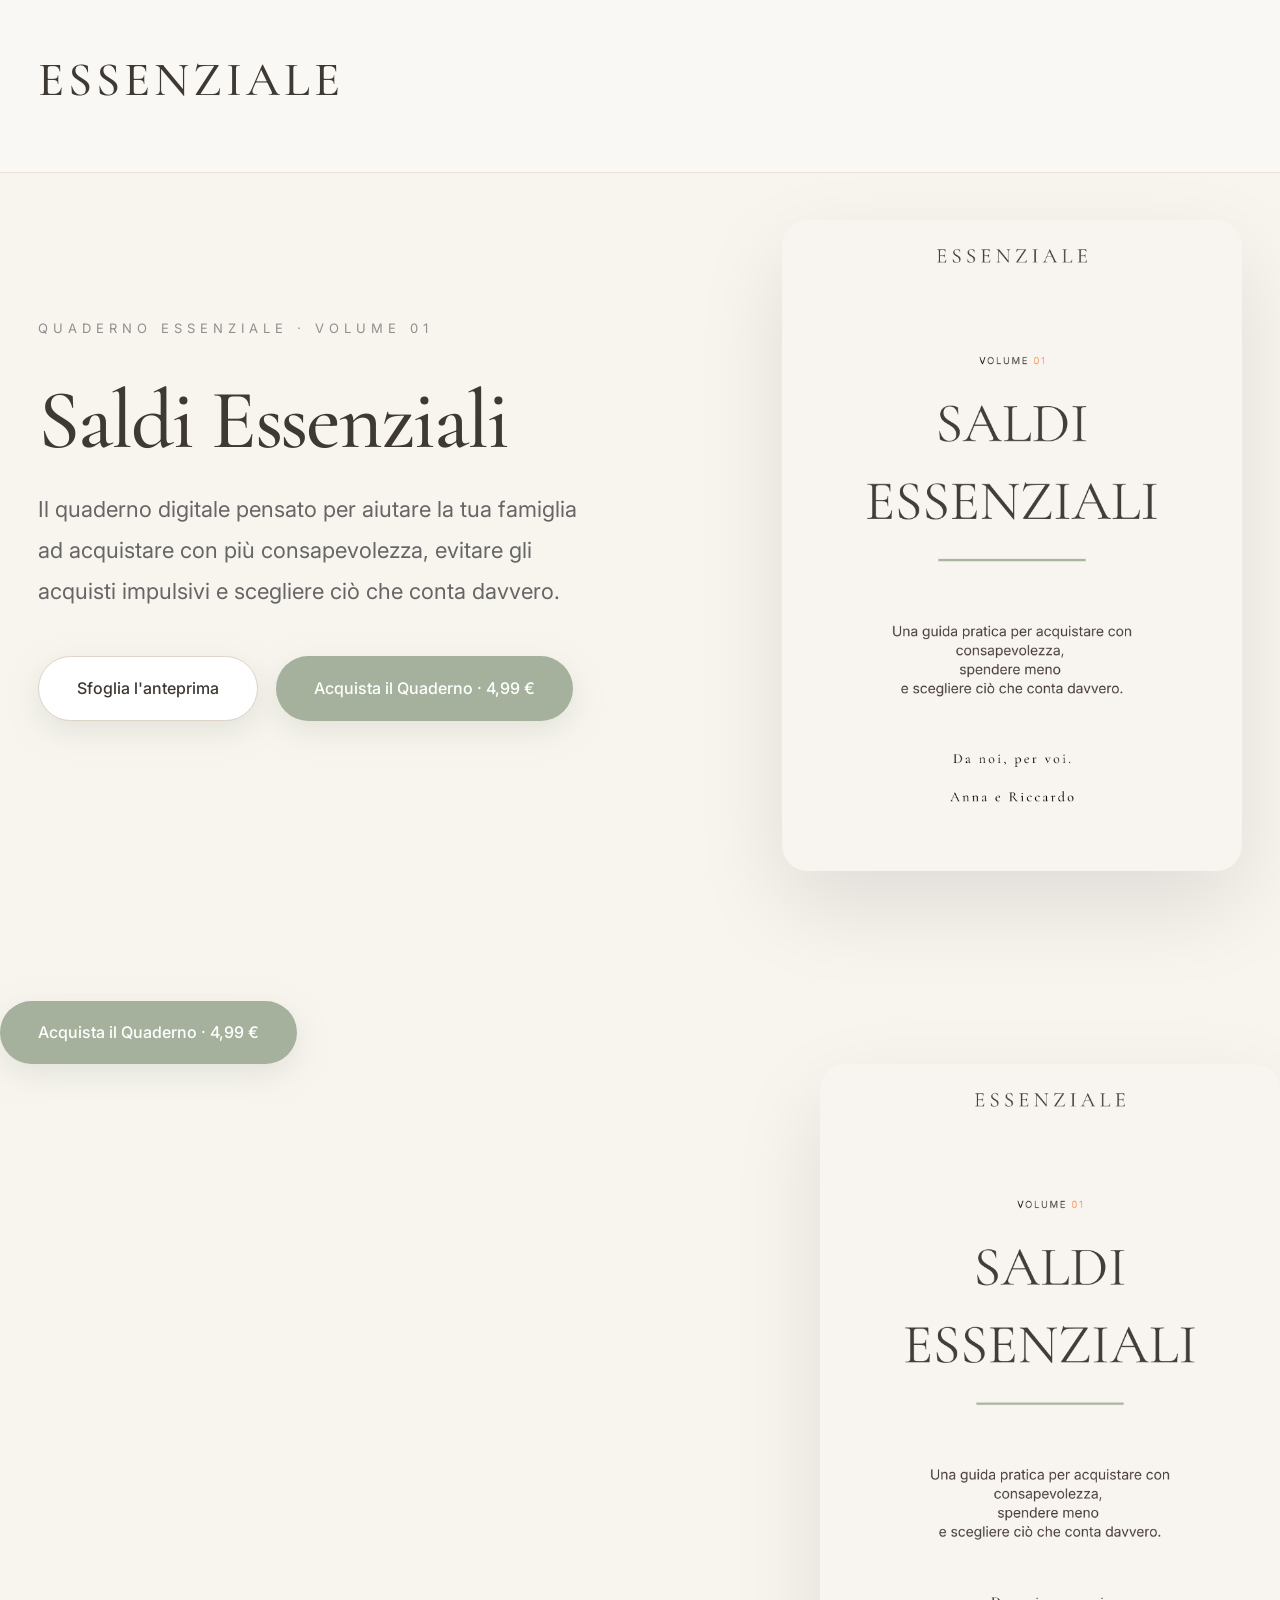
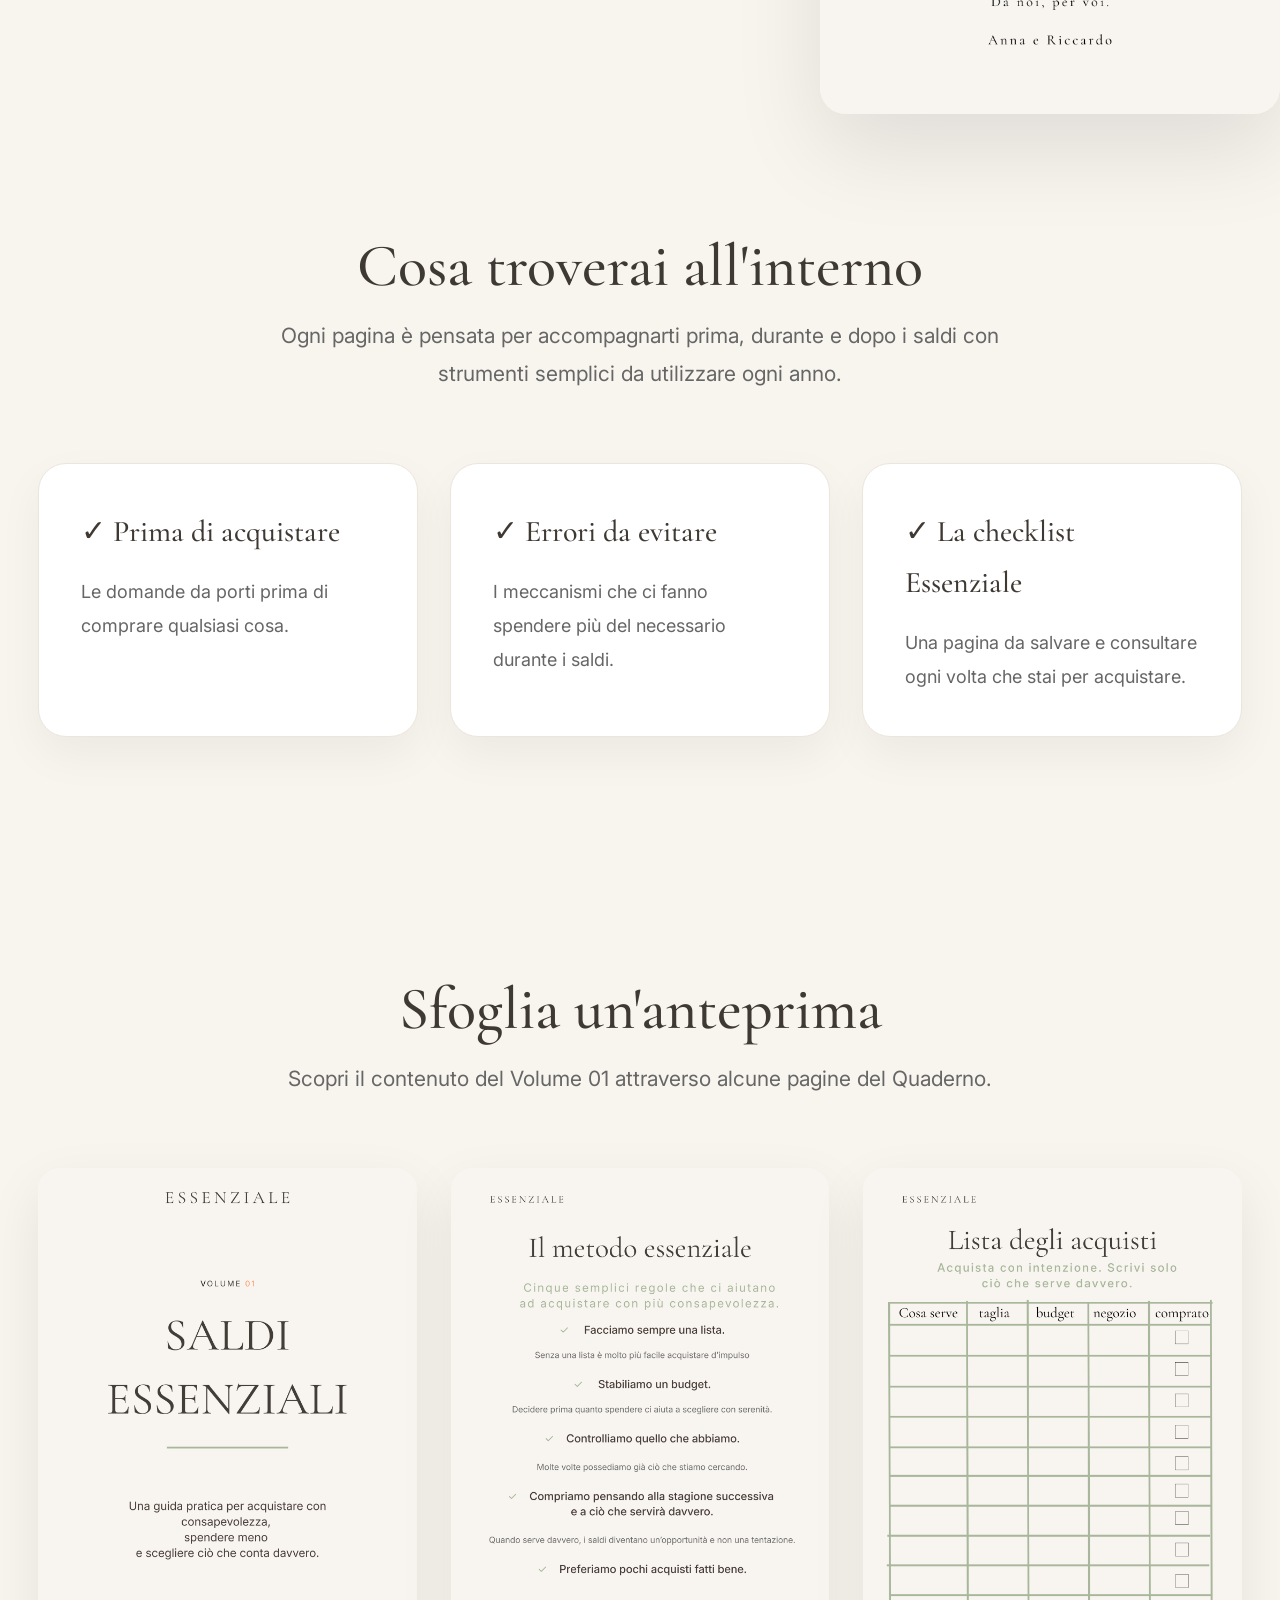
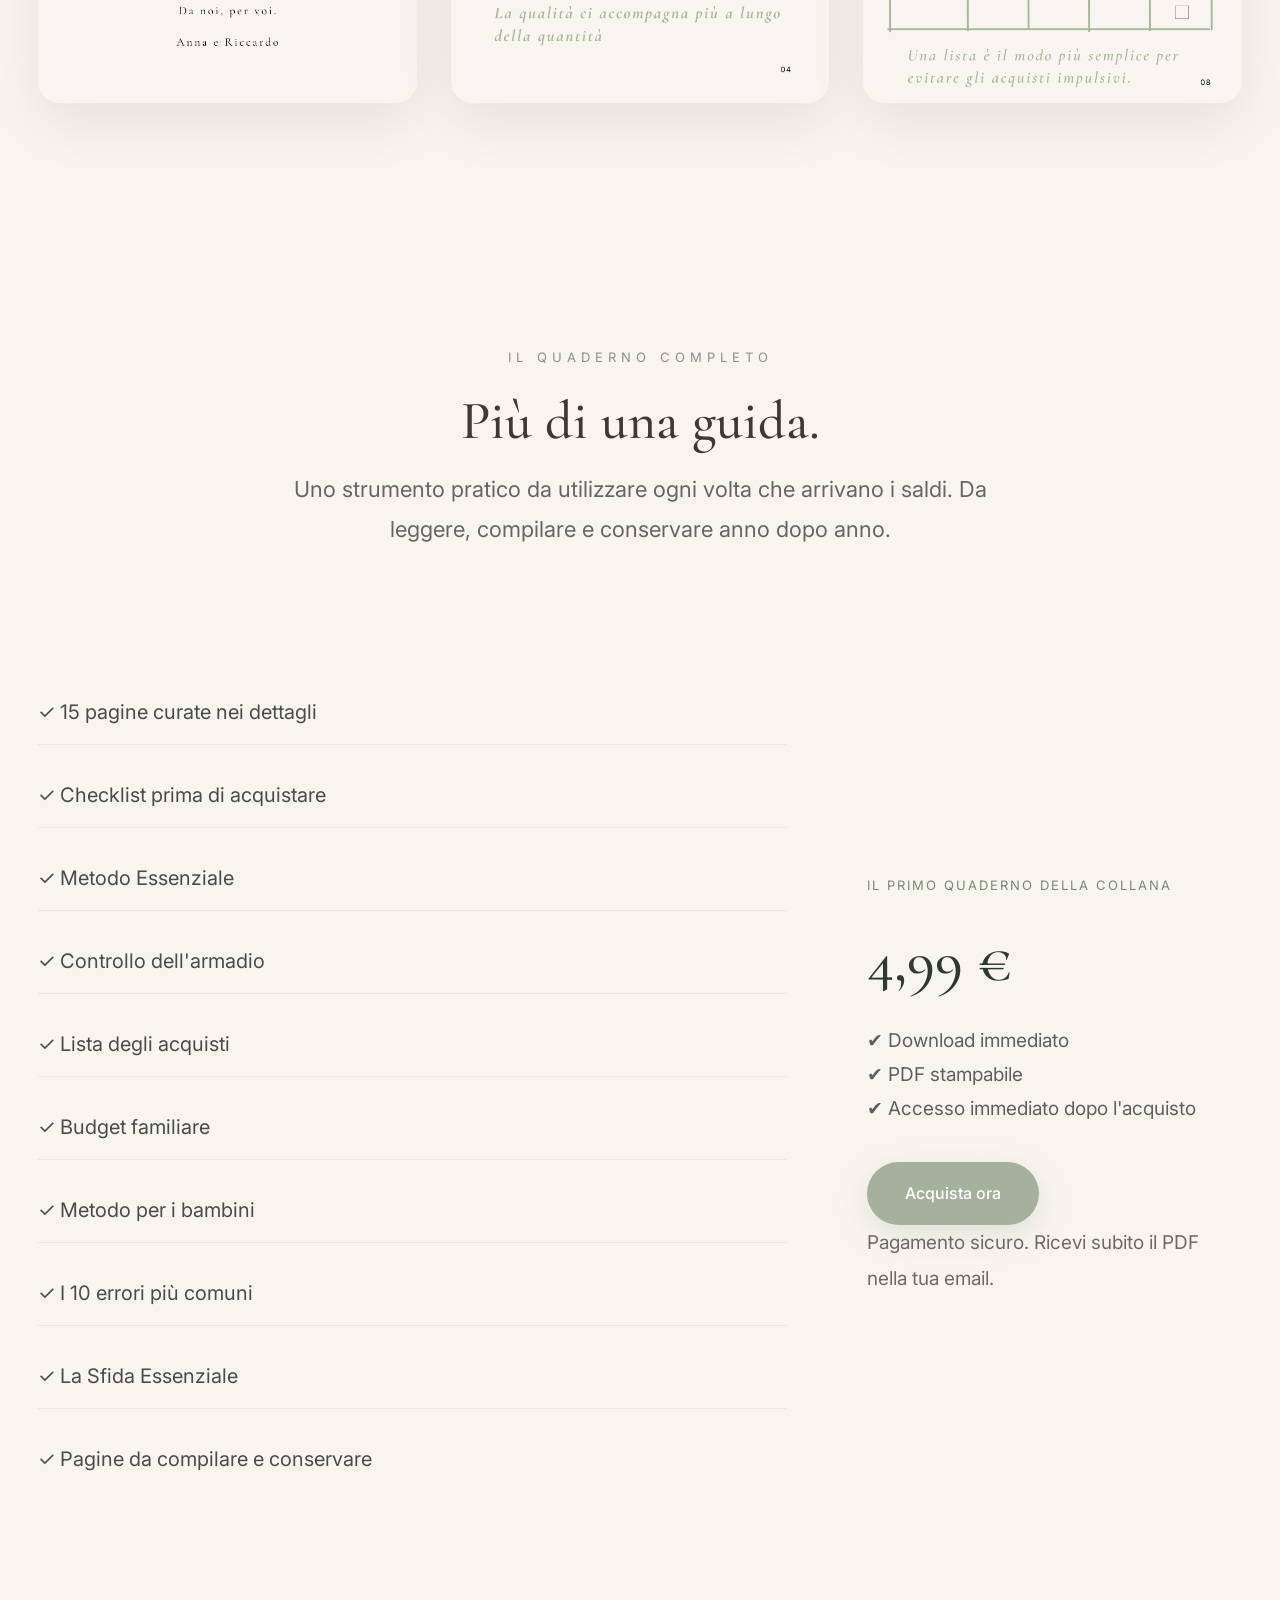
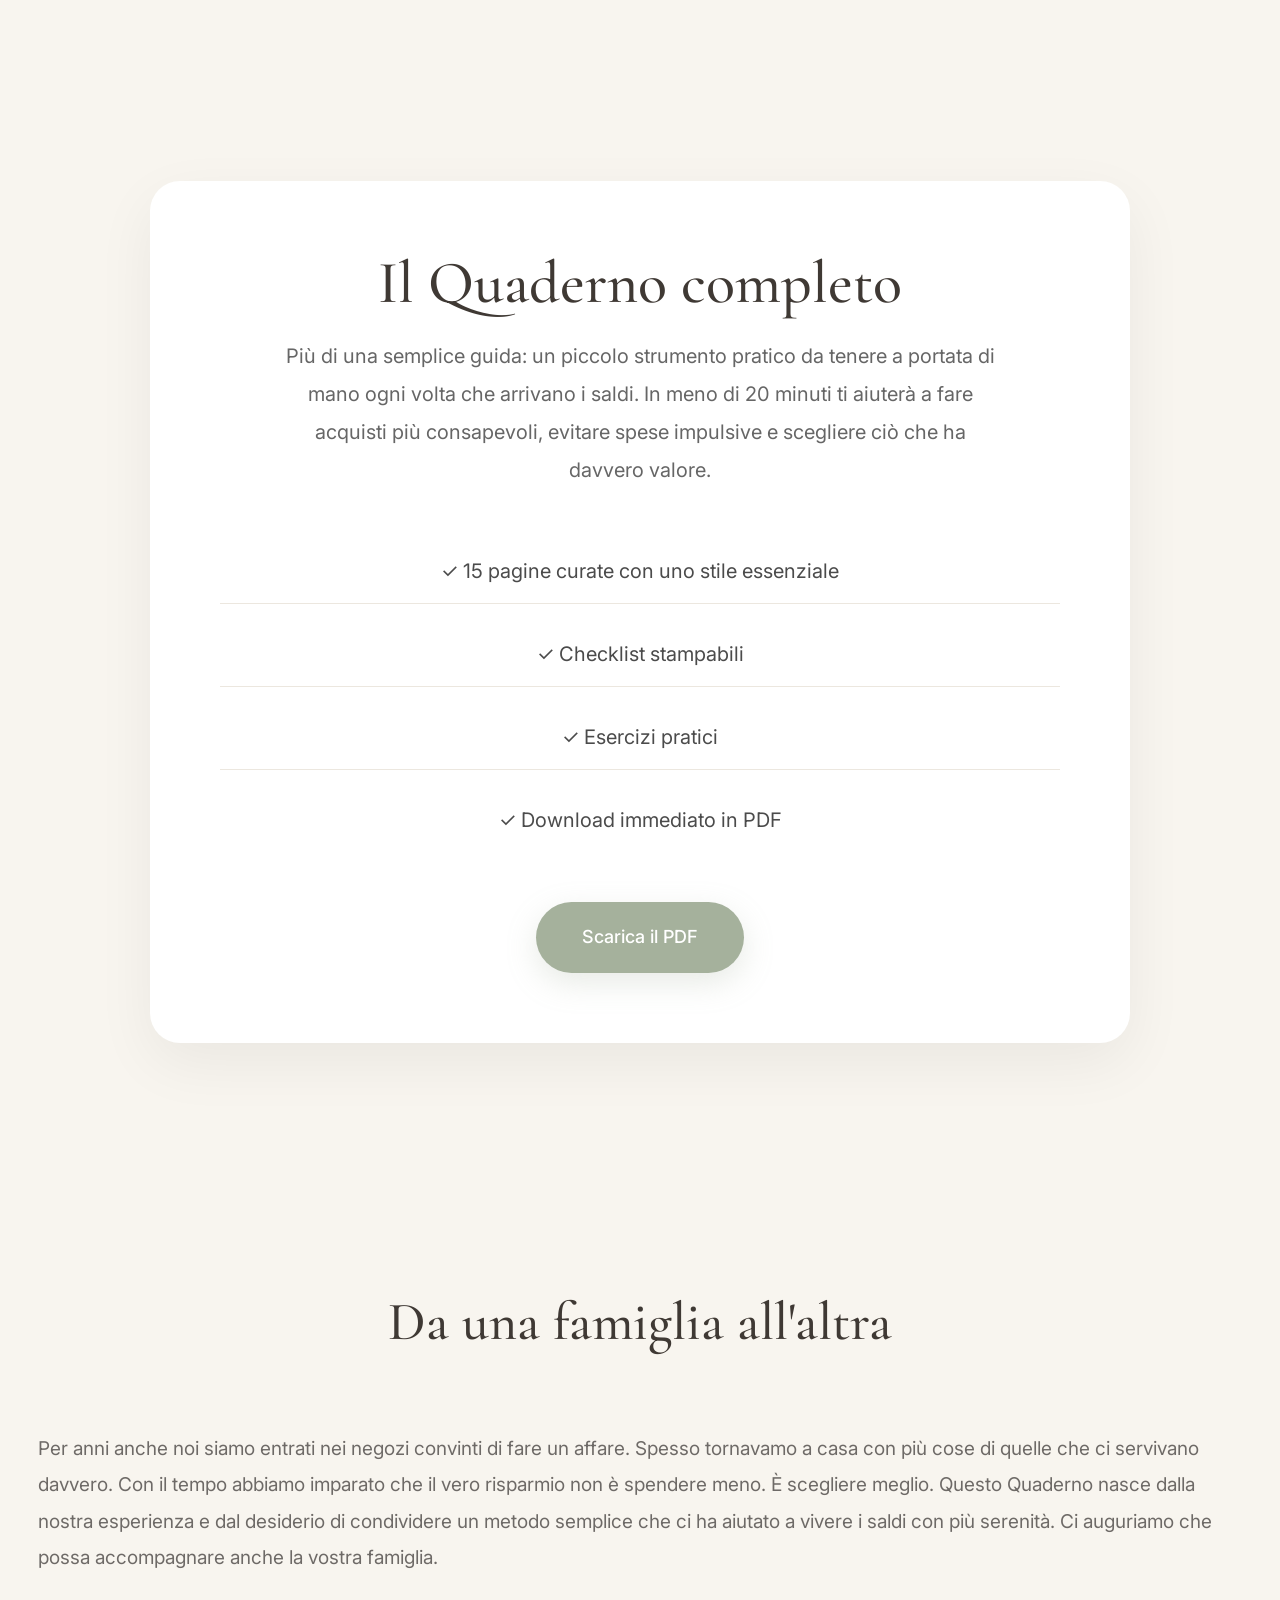
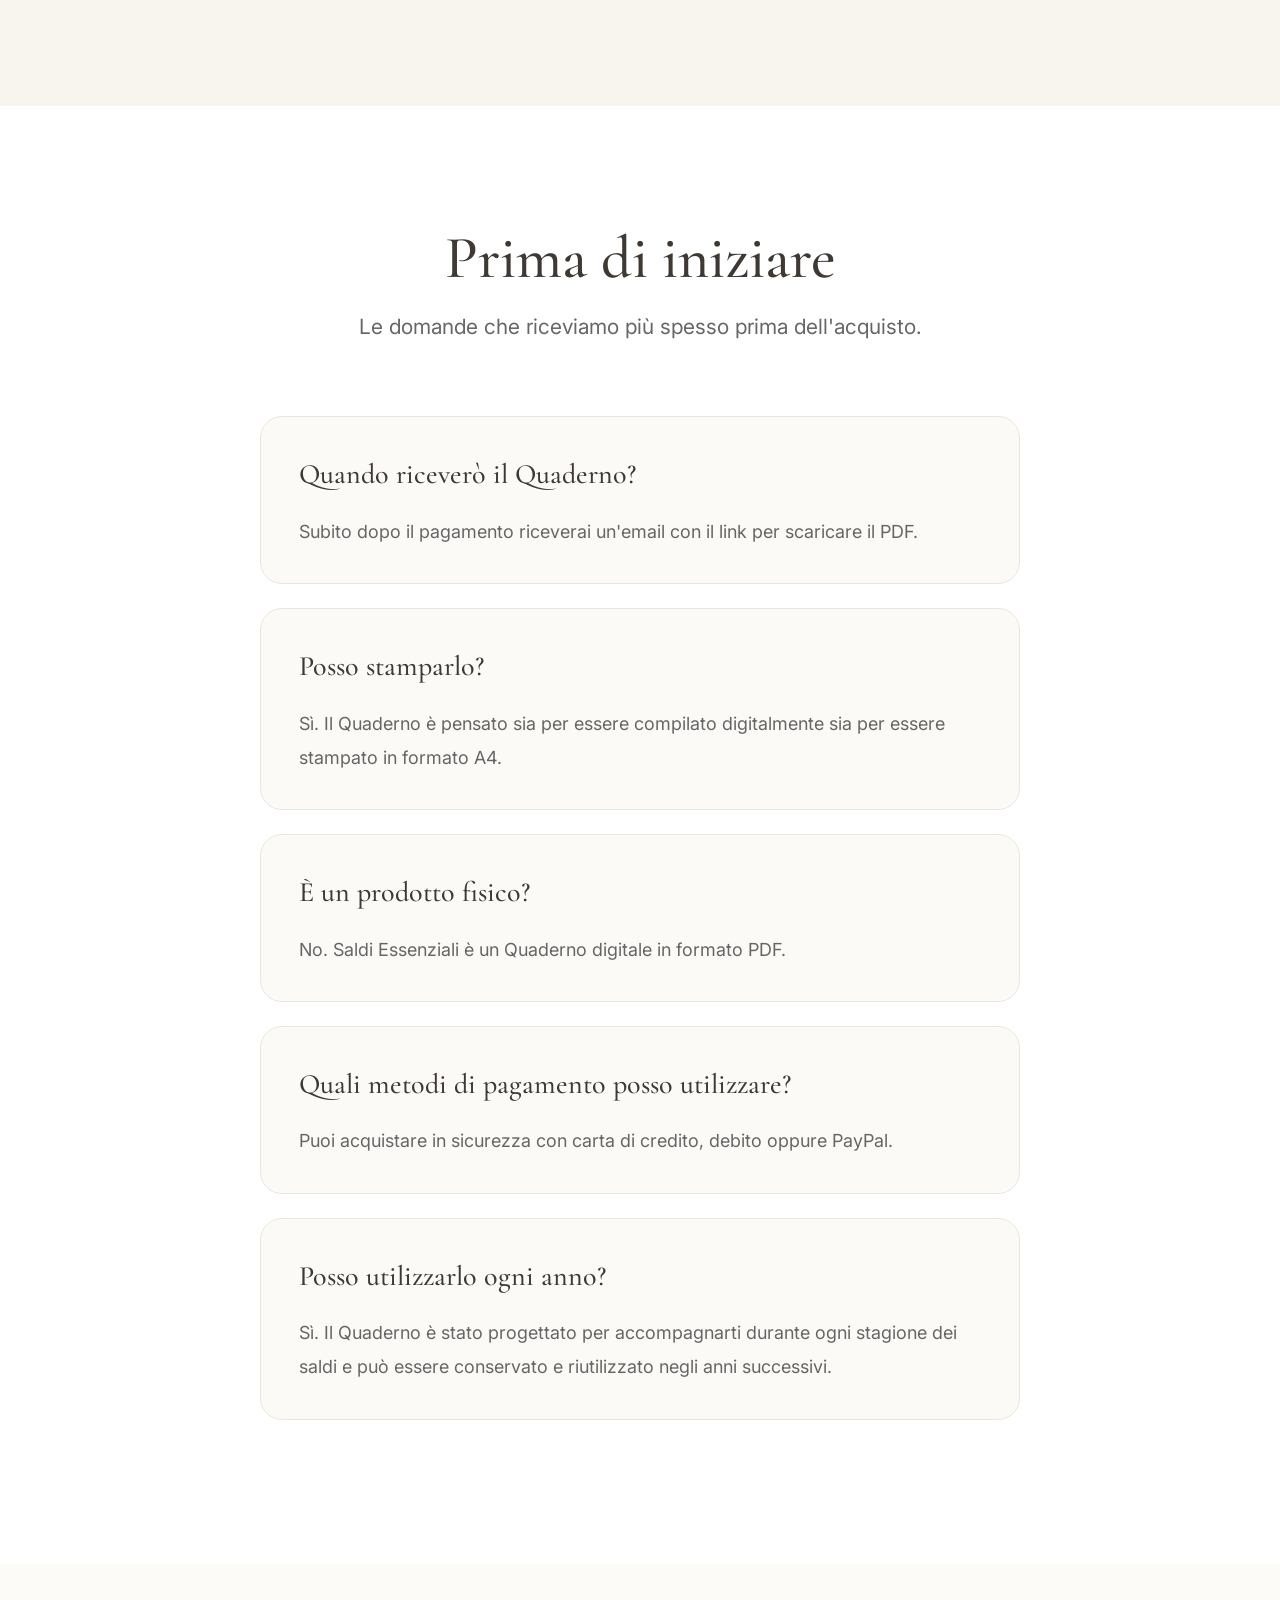
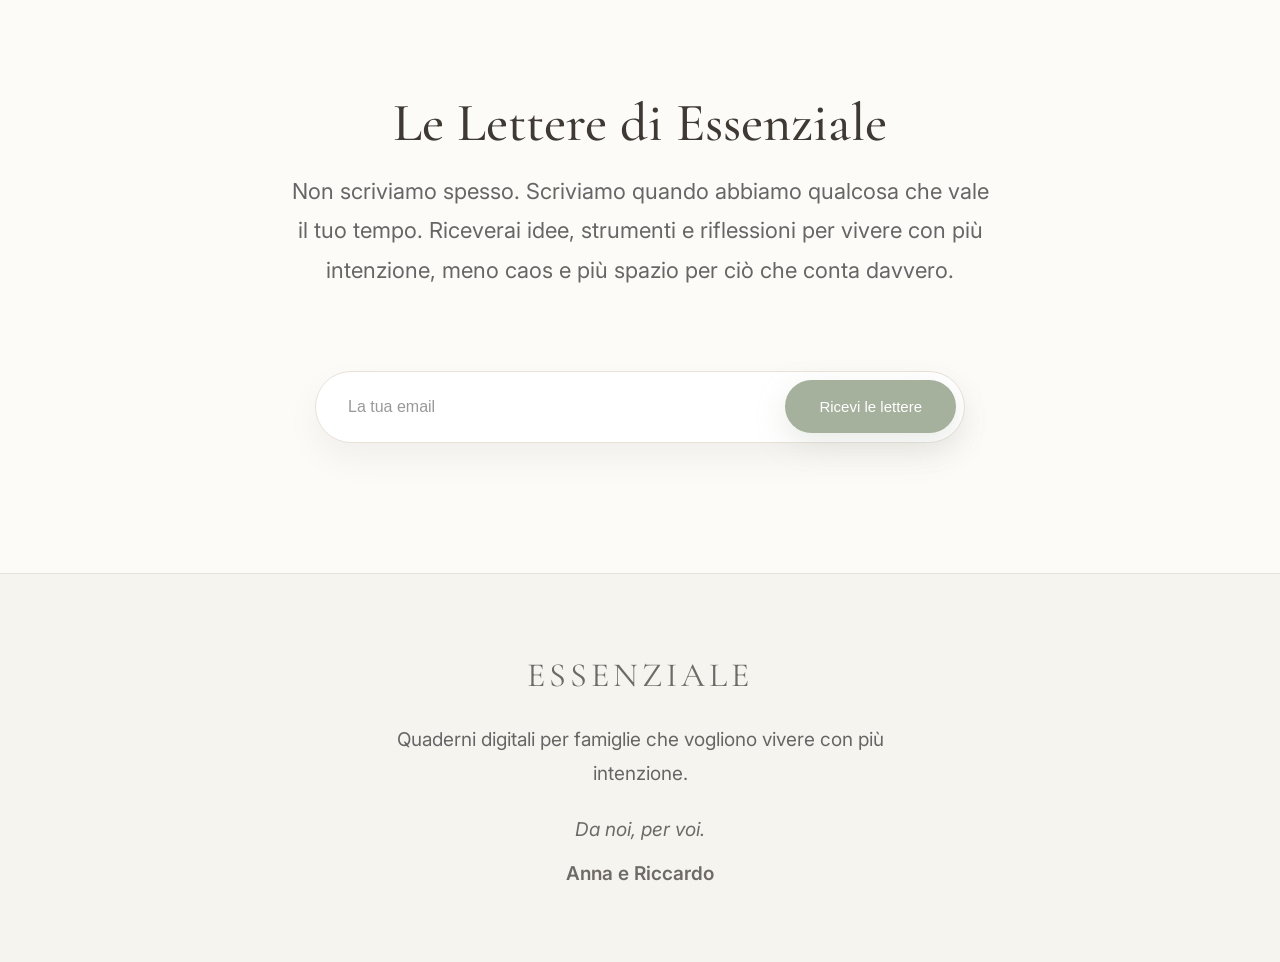
==== commit c5deee8b: "Nuovo CSS dedicato Saldi Essenziali" ====
--- a/saldi-essenziali.html
+++ b/saldi-essenziali.html
@@ -15,6 +15,7 @@
 
 <link rel="stylesheet" href="style.css">
 <link rel="stylesheet" href="mobile.css">
+<link rel="stylesheet" href="saldi-essenziali.css">
 
 </head>
 
@@ -53,10 +54,9 @@
 </h1>
 
 <p class="ebook-subtitle">
-
 Il quaderno digitale pensato per aiutare la tua famiglia ad acquistare con più consapevolezza, evitare gli acquisti impulsivi e scegliere ciò che conta davvero.
-
-</p>
+</p>
+
 <div class="hero-buttons">
 
     <a href="#preview" class="button secondary">
@@ -71,8 +71,28 @@
 
 </div>
 
+</div>
+
 <div class="ebook-cover">
 
+    <img src="images/COPERTINA-SALDI.png" alt="Saldi Essenziali">
+
+</div>
+
+</div>
+
+</section>
+
+    <a href="https://payhip.com/b/PFxp1"
+       class="button"
+       target="_blank">
+        Acquista il Quaderno · 4,99 €
+    </a>
+
+</div>
+
+<div class="ebook-cover">
+
 <img src="images/COPERTINA-SALDI.png" alt="Saldi Essenziali">
 
 </div>
@@ -80,7 +100,7 @@
 </div>
 
 </section>
-<section id="preview" class="features">
+<section class="features">
 
 <div class="container">
 
--- a/style.css
+++ b/style.css
@@ -1618,7 +1618,7 @@
 .ebook-grid{
     display:grid;
     grid-template-columns:1fr 1fr;
-    gap:80px;
+    gap:90px;
     align-items:center;
 }
 
@@ -1706,7 +1706,7 @@
     font-weight:600;
 }
 .ebook-hero{
-    padding:70px 0;
+    padding:220px 0 120px;
 }
 .logo{
     font-size:48px;
--- a/mobile.css
+++ b/mobile.css
@@ -638,7 +638,7 @@
     max-width:300px;
     justify-content:center;
 }
-}/* =====================================================
+/* =====================================================
    SALDI ESSENZIALI • COSA TROVERAI
 ===================================================== */
 
--- a/saldi-essenziali.css
+++ b/saldi-essenziali.css
@@ -0,0 +1,699 @@
+/* =====================================================
+   SALDI ESSENZIALI
+   CSS DEDICATO
+===================================================== */
+
+
+/* =========================
+   HERO
+========================= */
+
+.ebook-hero{
+
+    padding:220px 0 130px;
+
+}
+
+.ebook-grid{
+
+    display:grid;
+
+    grid-template-columns:1.1fr .9fr;
+
+    gap:90px;
+
+    align-items:center;
+
+}
+
+.ebook-content{
+
+    max-width:620px;
+
+}
+
+.ebook-content h1{
+
+    font-size:84px;
+
+    line-height:.95;
+
+    margin:18px 0 28px;
+
+}
+
+.ebook-subtitle{
+
+    font-size:22px;
+
+    line-height:1.85;
+
+    color:#666;
+
+    margin-bottom:45px;
+
+}
+
+.ebook-cover{
+
+    display:flex;
+
+    justify-content:flex-end;
+
+}
+
+.ebook-cover img{
+
+    width:100%;
+
+    max-width:460px;
+
+    border-radius:26px;
+
+    box-shadow:0 35px 90px rgba(0,0,0,.10);
+
+}
+
+.hero-buttons{
+
+    display:flex;
+
+    gap:18px;
+
+    flex-wrap:wrap;
+
+}
+
+.button.secondary{
+
+    background:#fff;
+
+    color:#3F3934;
+
+    border:1px solid #DDD4C7;
+
+}
+
+.button.secondary:hover{
+
+    background:#F7F5F2;
+
+}/* =====================================================
+   COSA TROVERAI
+===================================================== */
+
+.features{
+
+    padding:120px 0;
+
+}
+
+.features .section-title{
+
+    max-width:760px;
+
+    margin:0 auto 70px;
+
+    text-align:center;
+
+}
+
+.features .section-title h2{
+
+    font-size:60px;
+
+    margin-bottom:18px;
+
+}
+
+.features .section-title p{
+
+    font-size:21px;
+
+    line-height:1.8;
+
+    color:#666;
+
+}
+
+.features-grid{
+
+    display:grid;
+
+    grid-template-columns:repeat(3,1fr);
+
+    gap:32px;
+
+}
+
+.feature{
+
+    background:#fff;
+
+    padding:42px;
+
+    border-radius:28px;
+
+    border:1px solid #ECE5DB;
+
+    box-shadow:0 18px 45px rgba(0,0,0,.05);
+
+    transition:.35s;
+
+}
+
+.feature:hover{
+
+    transform:translateY(-8px);
+
+    box-shadow:0 28px 60px rgba(0,0,0,.08);
+
+}
+
+.feature h3{
+
+    font-size:30px;
+
+    margin-bottom:18px;
+
+    color:#3F3934;
+
+}
+
+.feature p{
+
+    font-size:18px;
+
+    line-height:1.9;
+
+    color:#666;
+
+}/* =====================================================
+   SFOGLIA UN'ANTEPRIMA
+===================================================== */
+
+.preview{
+
+    padding:120px 0;
+
+    background:#FCFAF7;
+
+}
+
+.preview .section-title{
+
+    text-align:center;
+
+    max-width:760px;
+
+    margin:0 auto 70px;
+
+}
+
+.preview .section-title h2{
+
+    font-size:60px;
+
+    margin-bottom:18px;
+
+}
+
+.preview .section-title p{
+
+    font-size:21px;
+
+    line-height:1.8;
+
+    color:#666;
+
+}
+
+.preview-grid{
+
+    display:grid;
+
+    grid-template-columns:repeat(3,1fr);
+
+    gap:34px;
+
+    align-items:start;
+
+}
+
+.preview-grid img{
+
+    width:100%;
+
+    border-radius:22px;
+
+    box-shadow:0 20px 55px rgba(0,0,0,.08);
+
+    transition:transform .35s ease, box-shadow .35s ease;
+
+    cursor:pointer;
+
+}
+
+.preview-grid img:hover{
+
+    transform:translateY(-10px) scale(1.02);
+
+    box-shadow:0 35px 70px rgba(0,0,0,.14);
+
+}
+/* =====================================================
+   ACQUISTA IL QUADERNO
+===================================================== */
+
+.product-details{
+
+    padding:120px 0;
+
+    background:#F8F5EF;
+
+}
+
+.product-box{
+
+    max-width:980px;
+
+    margin:0 auto;
+
+    background:#fff;
+
+    border-radius:30px;
+
+    padding:70px;
+
+    text-align:center;
+
+    box-shadow:0 20px 60px rgba(0,0,0,.06);
+
+}
+
+.product-box h2{
+
+    font-size:60px;
+
+    margin-bottom:22px;
+
+}
+
+.product-box p{
+
+    max-width:720px;
+
+    margin:0 auto;
+
+    font-size:20px;
+
+    line-height:1.9;
+
+    color:#666;
+
+}
+
+.product-list{
+
+    list-style:none;
+
+    margin:50px 0;
+
+    padding:0;
+
+}
+
+.product-list li{
+
+    padding:14px 0;
+
+    font-size:20px;
+
+    color:#4b4b4b;
+
+    border-bottom:1px solid #ECE7DF;
+
+}
+
+.product-list li:last-child{
+
+    border-bottom:none;
+
+}
+
+.product-price{
+
+    font-family:"Cormorant Garamond",serif;
+
+    font-size:72px;
+
+    color:#2F4F3E;
+
+    margin:35px 0;
+
+}
+
+.product-box .button{
+
+    padding:20px 46px;
+
+    font-size:18px;
+
+}/* =====================================================
+   DA UNA FAMIGLIA ALL'ALTRA
+===================================================== */
+
+.story{
+
+    padding:120px 0;
+
+    background:#FCFAF7;
+
+}
+
+.story .container{
+
+    max-width:900px;
+
+    margin:0 auto;
+
+}
+
+.story .section-title{
+
+    text-align:center;
+
+    margin-bottom:60px;
+
+}
+
+.story .section-title h2{
+
+    font-size:60px;
+
+    margin-bottom:18px;
+
+}
+
+.story .section-title p{
+
+    font-size:21px;
+
+    line-height:1.8;
+
+    color:#666;
+
+}
+
+.story-content{
+
+    background:#fff;
+
+    padding:60px;
+
+    border-radius:30px;
+
+    box-shadow:0 20px 60px rgba(0,0,0,.06);
+
+}
+
+.story-content p{
+
+    font-size:20px;
+
+    line-height:2;
+
+    color:#5F5B57;
+
+    margin-bottom:28px;
+
+}
+
+.story-content p:last-child{
+
+    margin-bottom:0;
+
+}/* =====================================================
+   FAQ
+===================================================== */
+
+.faq{
+
+    padding:120px 0;
+
+    background:#FFFFFF;
+
+}
+
+.faq .container{
+
+    max-width:900px;
+
+    margin:0 auto;
+
+}
+
+.faq .section-title{
+
+    text-align:center;
+
+    margin-bottom:70px;
+
+}
+
+.faq .section-title h2{
+
+    font-size:60px;
+
+    margin-bottom:18px;
+
+}
+
+.faq .section-title p{
+
+    font-size:21px;
+
+    line-height:1.8;
+
+    color:#666;
+
+}
+
+.faq-item{
+
+    background:#FCFAF7;
+
+    border:1px solid #ECE5DB;
+
+    border-radius:22px;
+
+    padding:34px 38px;
+
+    margin-bottom:24px;
+
+    transition:.3s ease;
+
+}
+
+.faq-item:hover{
+
+    transform:translateY(-4px);
+
+    box-shadow:0 18px 45px rgba(0,0,0,.05);
+
+}
+
+.faq-item h3{
+
+    font-size:28px;
+
+    margin-bottom:16px;
+
+    color:#3F3934;
+
+}
+
+.faq-item p{
+
+    font-size:18px;
+
+    line-height:1.9;
+
+    color:#666;
+
+}/* =====================================================
+   RESPONSIVE
+===================================================== */
+
+/* ---------- Tablet ---------- */
+
+@media (max-width:1024px){
+
+    .ebook-grid{
+        grid-template-columns:1fr;
+        gap:70px;
+        text-align:center;
+    }
+
+    .ebook-content{
+        max-width:100%;
+    }
+
+    .ebook-cover{
+        justify-content:center;
+    }
+
+    .ebook-cover img{
+        max-width:420px;
+    }
+
+    .hero-buttons{
+        justify-content:center;
+    }
+
+    .features-grid{
+        grid-template-columns:1fr;
+    }
+
+    .preview-grid{
+        grid-template-columns:repeat(2,1fr);
+    }
+
+    .product-box{
+        padding:50px;
+    }
+
+}
+
+/* ---------- Mobile ---------- */
+
+@media (max-width:768px){
+
+    .ebook-hero{
+        padding:130px 0 80px;
+    }
+
+    .ebook-grid{
+        grid-template-columns:1fr;
+        gap:45px;
+    }
+
+    .ebook-cover{
+        order:-1;
+    }
+
+    .ebook-cover img{
+        max-width:320px;
+    }
+
+    .ebook-content h1{
+        font-size:56px;
+        line-height:1;
+        text-align:center;
+    }
+
+    .ebook-subtitle{
+        font-size:19px;
+        text-align:center;
+        margin-bottom:36px;
+    }
+
+    .hero-buttons{
+        flex-direction:column;
+        align-items:center;
+        gap:16px;
+    }
+
+    .hero-buttons .button{
+        width:100%;
+        max-width:320px;
+        justify-content:center;
+    }
+
+    .features{
+        padding:90px 0;
+    }
+
+    .features .section-title h2,
+    .preview .section-title h2,
+    .product-box h2,
+    .story .section-title h2,
+    .faq .section-title h2{
+
+        font-size:42px;
+
+    }
+
+    .features-grid{
+        grid-template-columns:1fr;
+        gap:20px;
+    }
+
+    .feature{
+        padding:30px;
+    }
+
+    .preview-grid{
+
+        display:flex;
+        overflow-x:auto;
+        gap:18px;
+        scroll-snap-type:x mandatory;
+        padding-bottom:12px;
+
+    }
+
+    .preview-grid::-webkit-scrollbar{
+        display:none;
+    }
+
+    .preview-grid img{
+
+        flex:0 0 82%;
+        scroll-snap-align:center;
+
+    }
+
+    .product-box{
+
+        padding:36px 26px;
+
+    }
+
+    .product-price{
+
+        font-size:56px;
+
+    }
+
+    .story{
+
+        padding:90px 0;
+
+    }
+
+    .story-content{
+
+        padding:34px 26px;
+
+    }
+
+    .story-content p{
+
+        font-size:18px;
+
+    }
+
+    .faq{
+
+        padding:90px 0;
+
+    }
+
+    .faq-item{
+
+        padding:26px;
+
+    }
+
+}
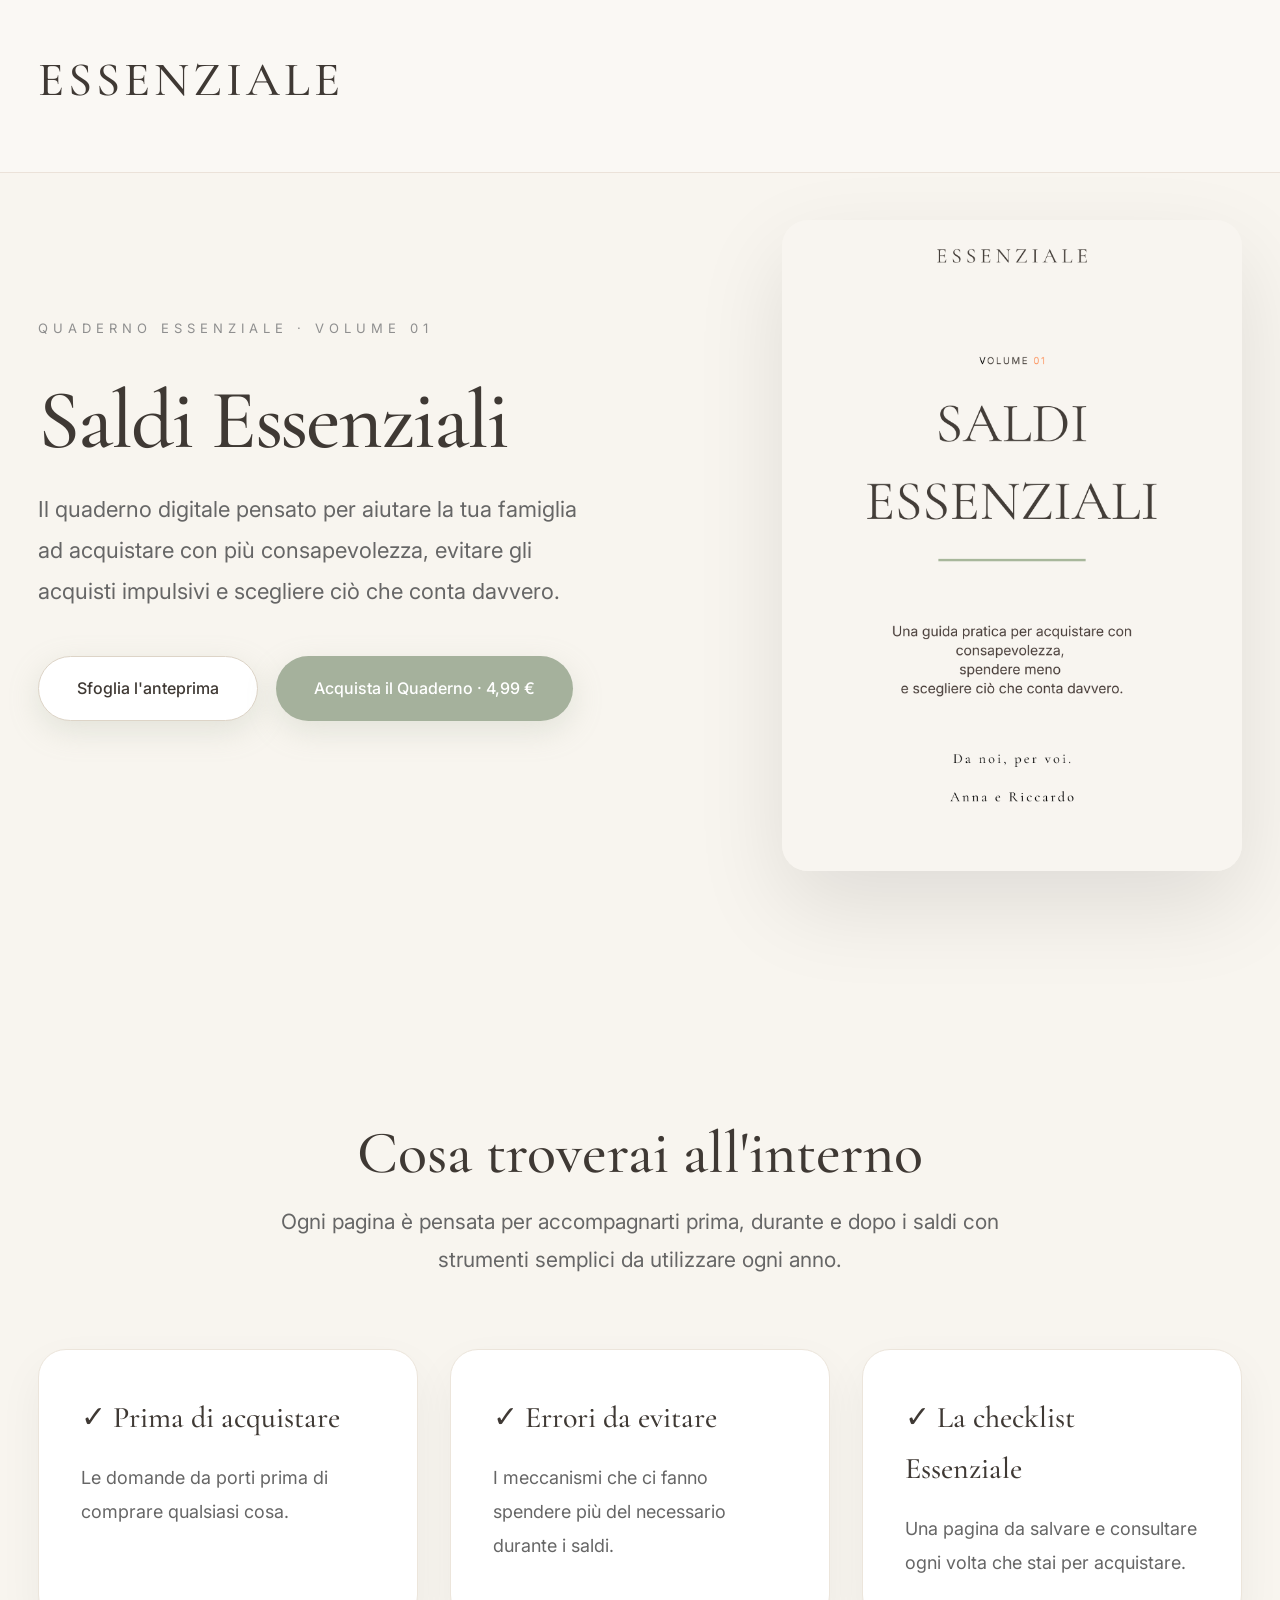
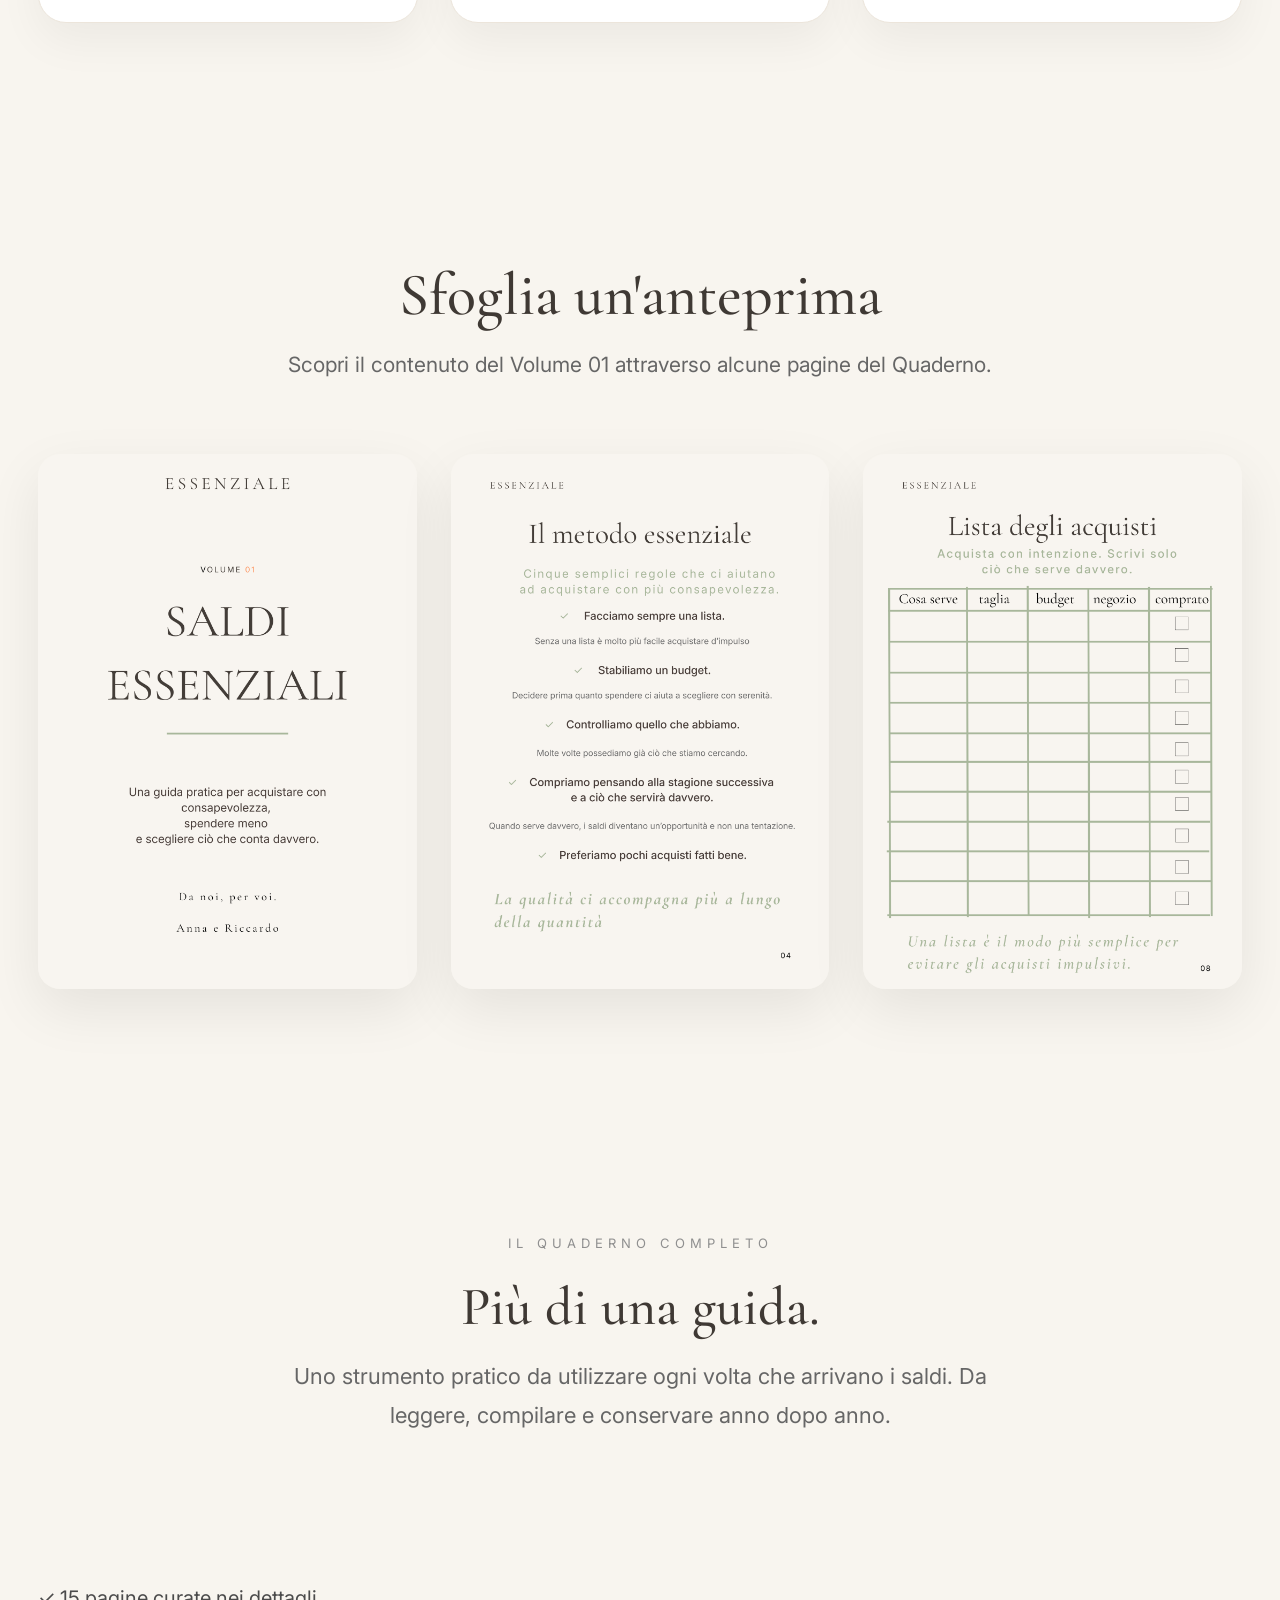
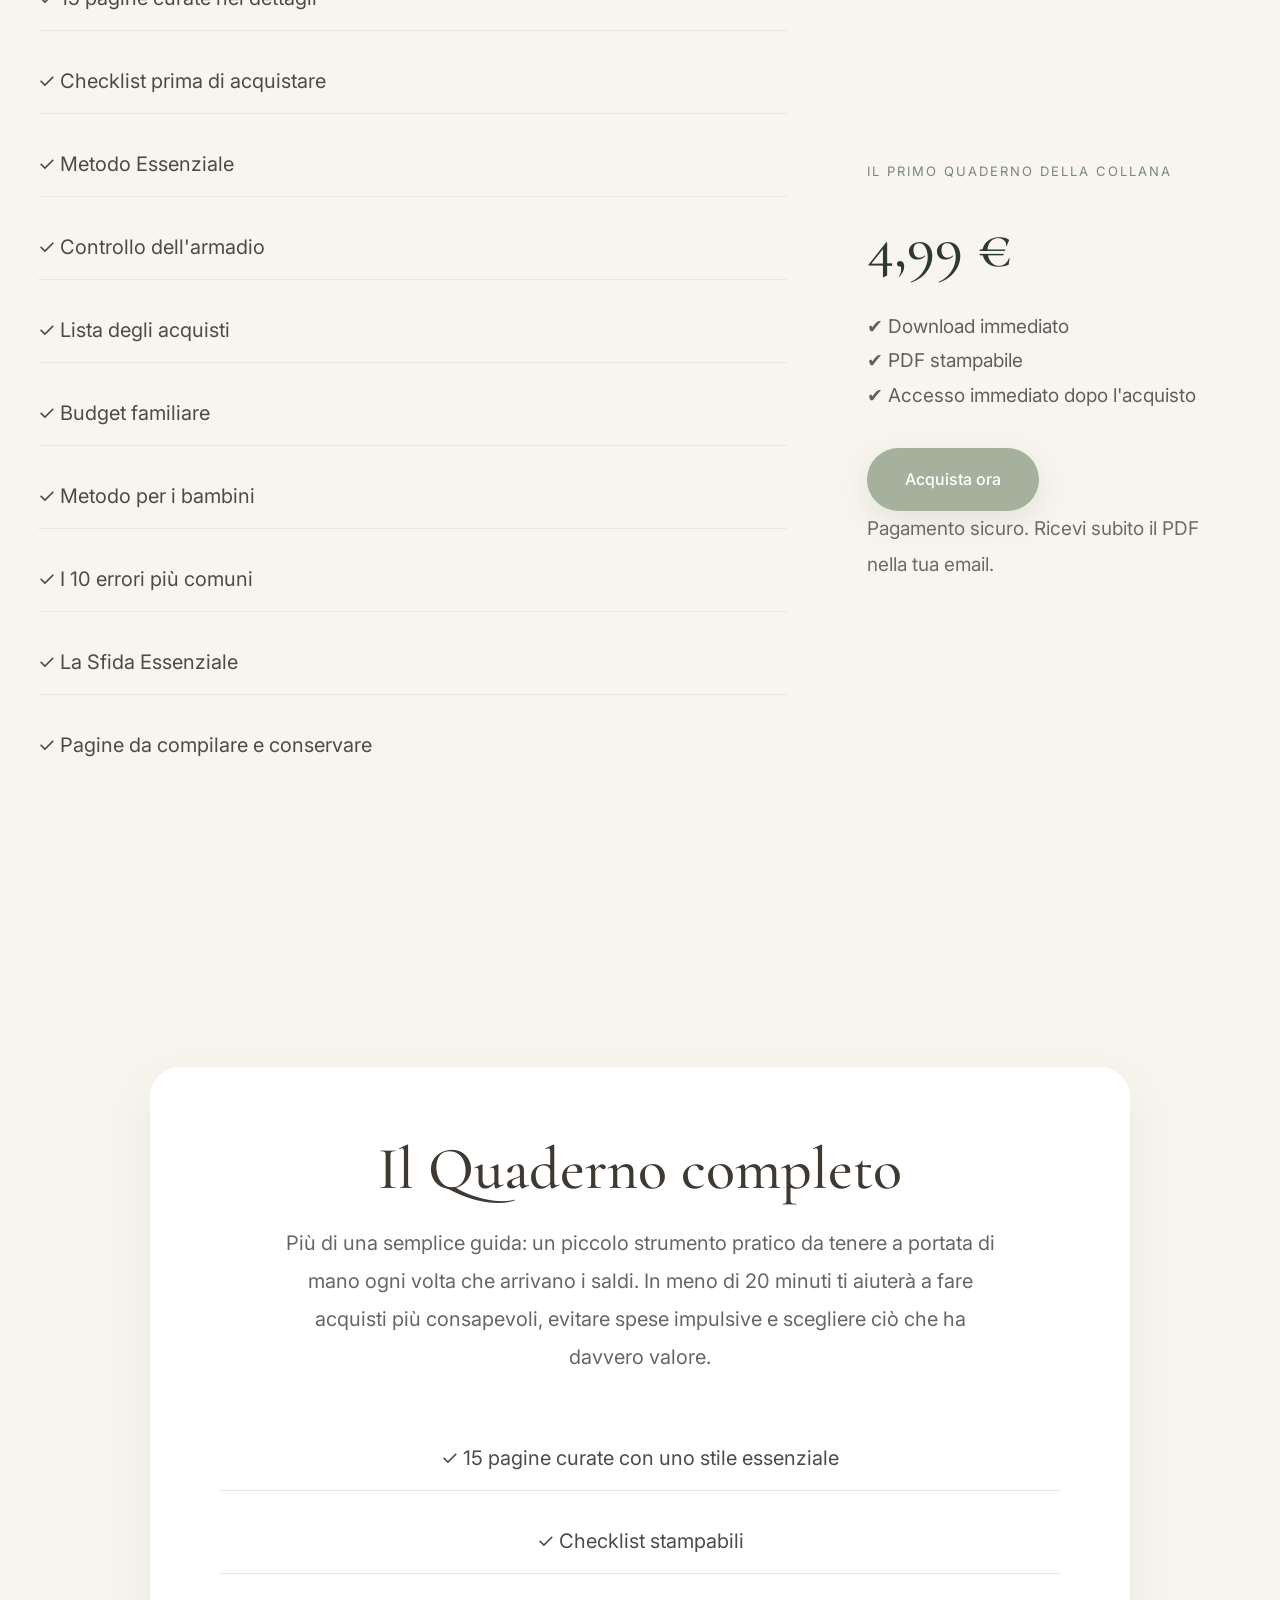
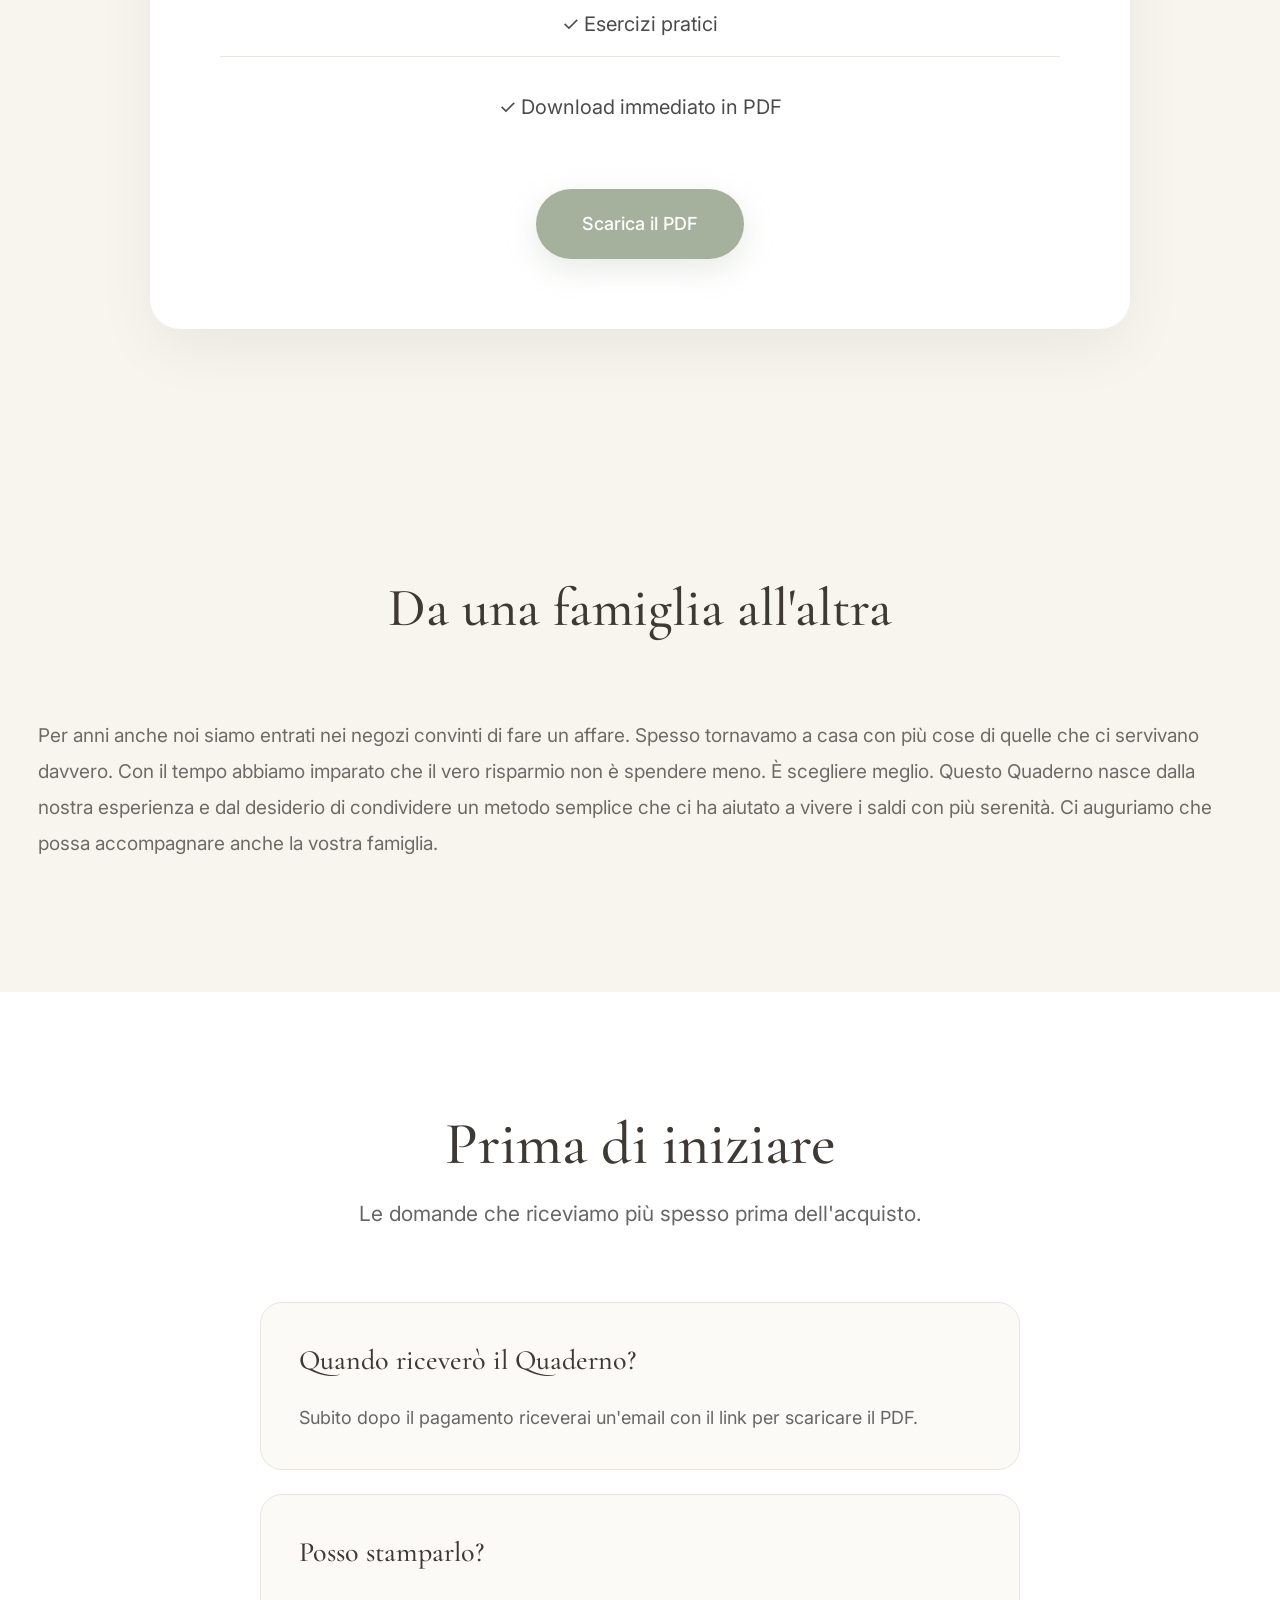
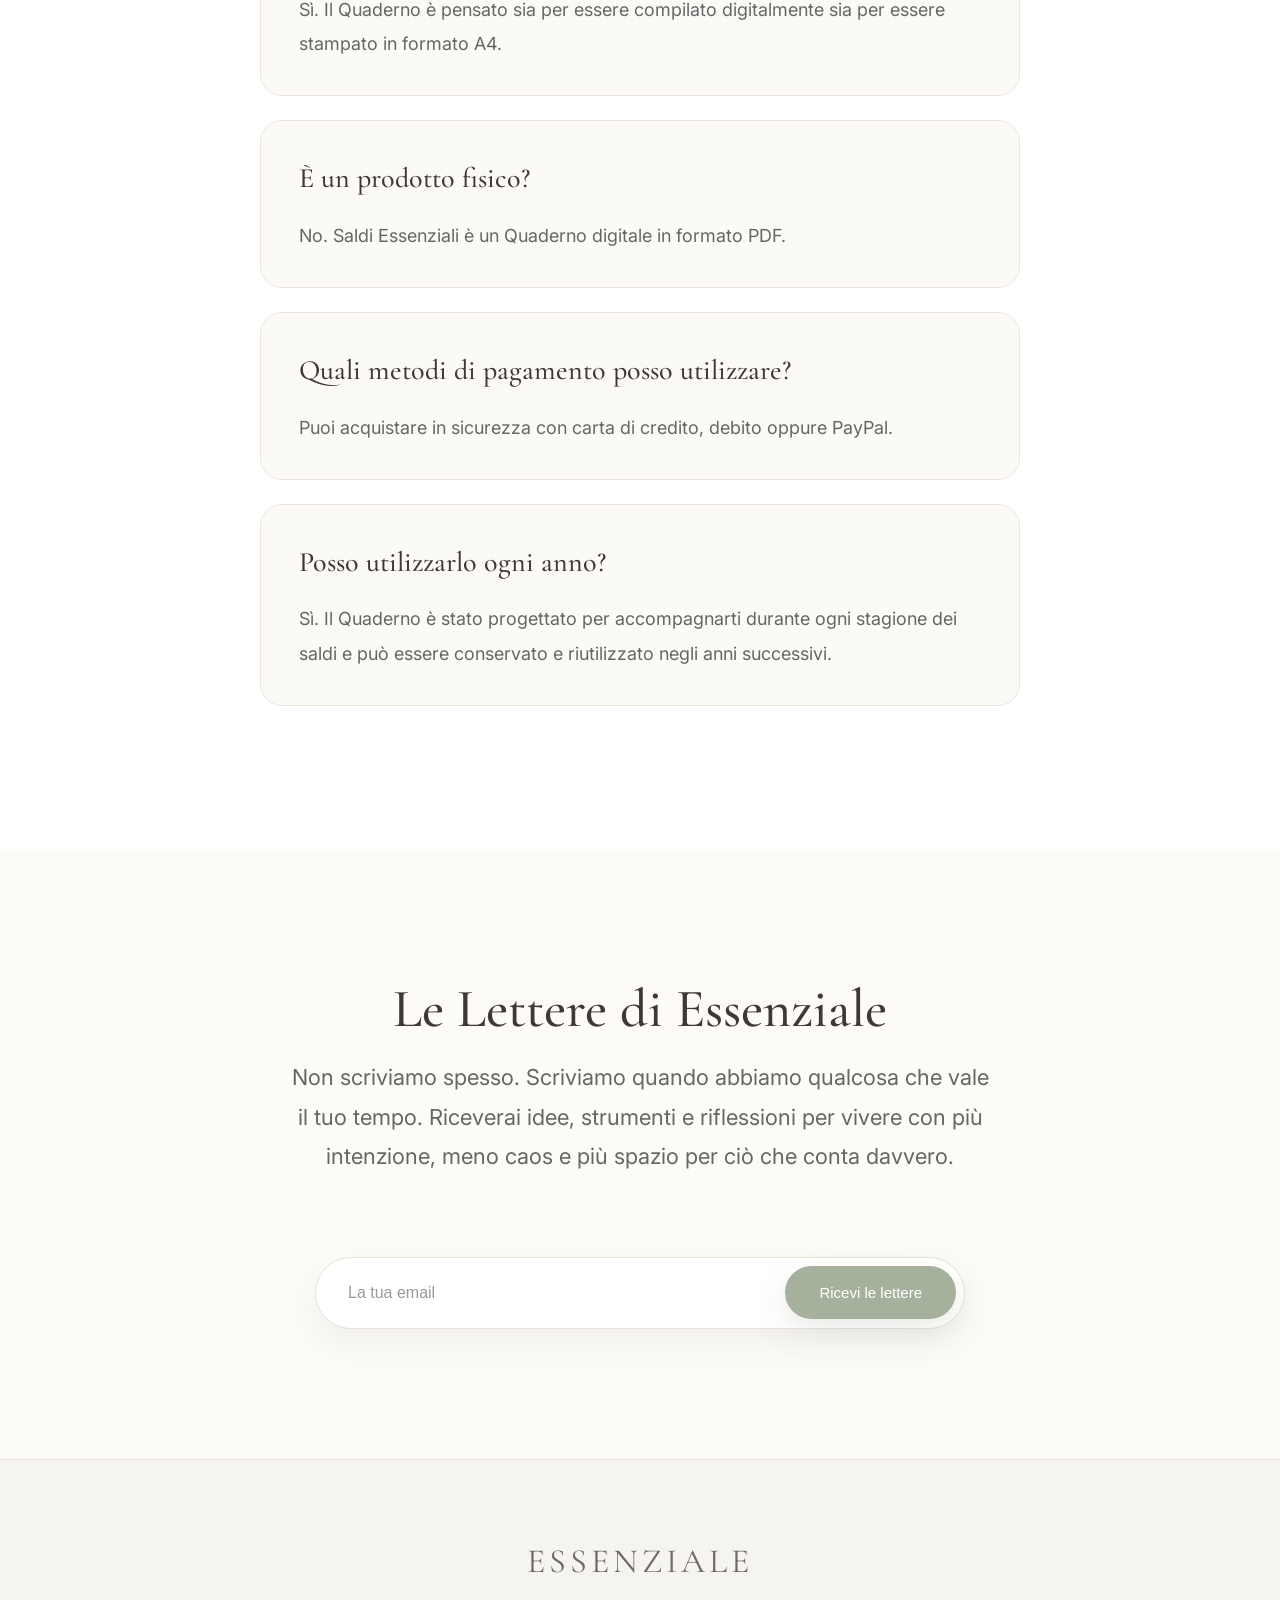
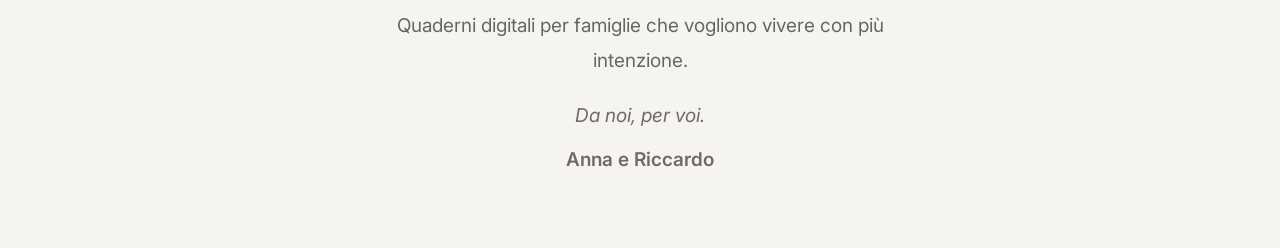
==== commit d2f4f7f4: "Rimuoveelementi duplicati hero" ====
--- a/saldi-essenziali.html
+++ b/saldi-essenziali.html
@@ -82,20 +82,6 @@
 </div>
 
 </section>
-
-    <a href="https://payhip.com/b/PFxp1"
-       class="button"
-       target="_blank">
-        Acquista il Quaderno · 4,99 €
-    </a>
-
-</div>
-
-<div class="ebook-cover">
-
-<img src="images/COPERTINA-SALDI.png" alt="Saldi Essenziali">
-
-</div>
 
 </div>
 
--- a/mobile.css
+++ b/mobile.css
@@ -380,7 +380,8 @@
 .copyright{
     margin-top:40px;
     font-size:13px;
-}/* ==========================================
+}
+/* ==========================================
    RIFINITURE FINALI
 ========================================== */
 
@@ -693,7 +694,8 @@
 .feature p{
     font-size:19px;
     line-height:1.75;
-}/* =====================================================
+}
+/* =====================================================
    SALDI ESSENZIALI • ANTEPRIMA
 ===================================================== */
 
@@ -835,7 +837,8 @@
 
     max-width:280px;
 
-}/* =====================================================
+}
+/* =====================================================
    SALDI ESSENZIALI • DA UNA FAMIGLIA ALL'ALTRA
 ===================================================== */
 
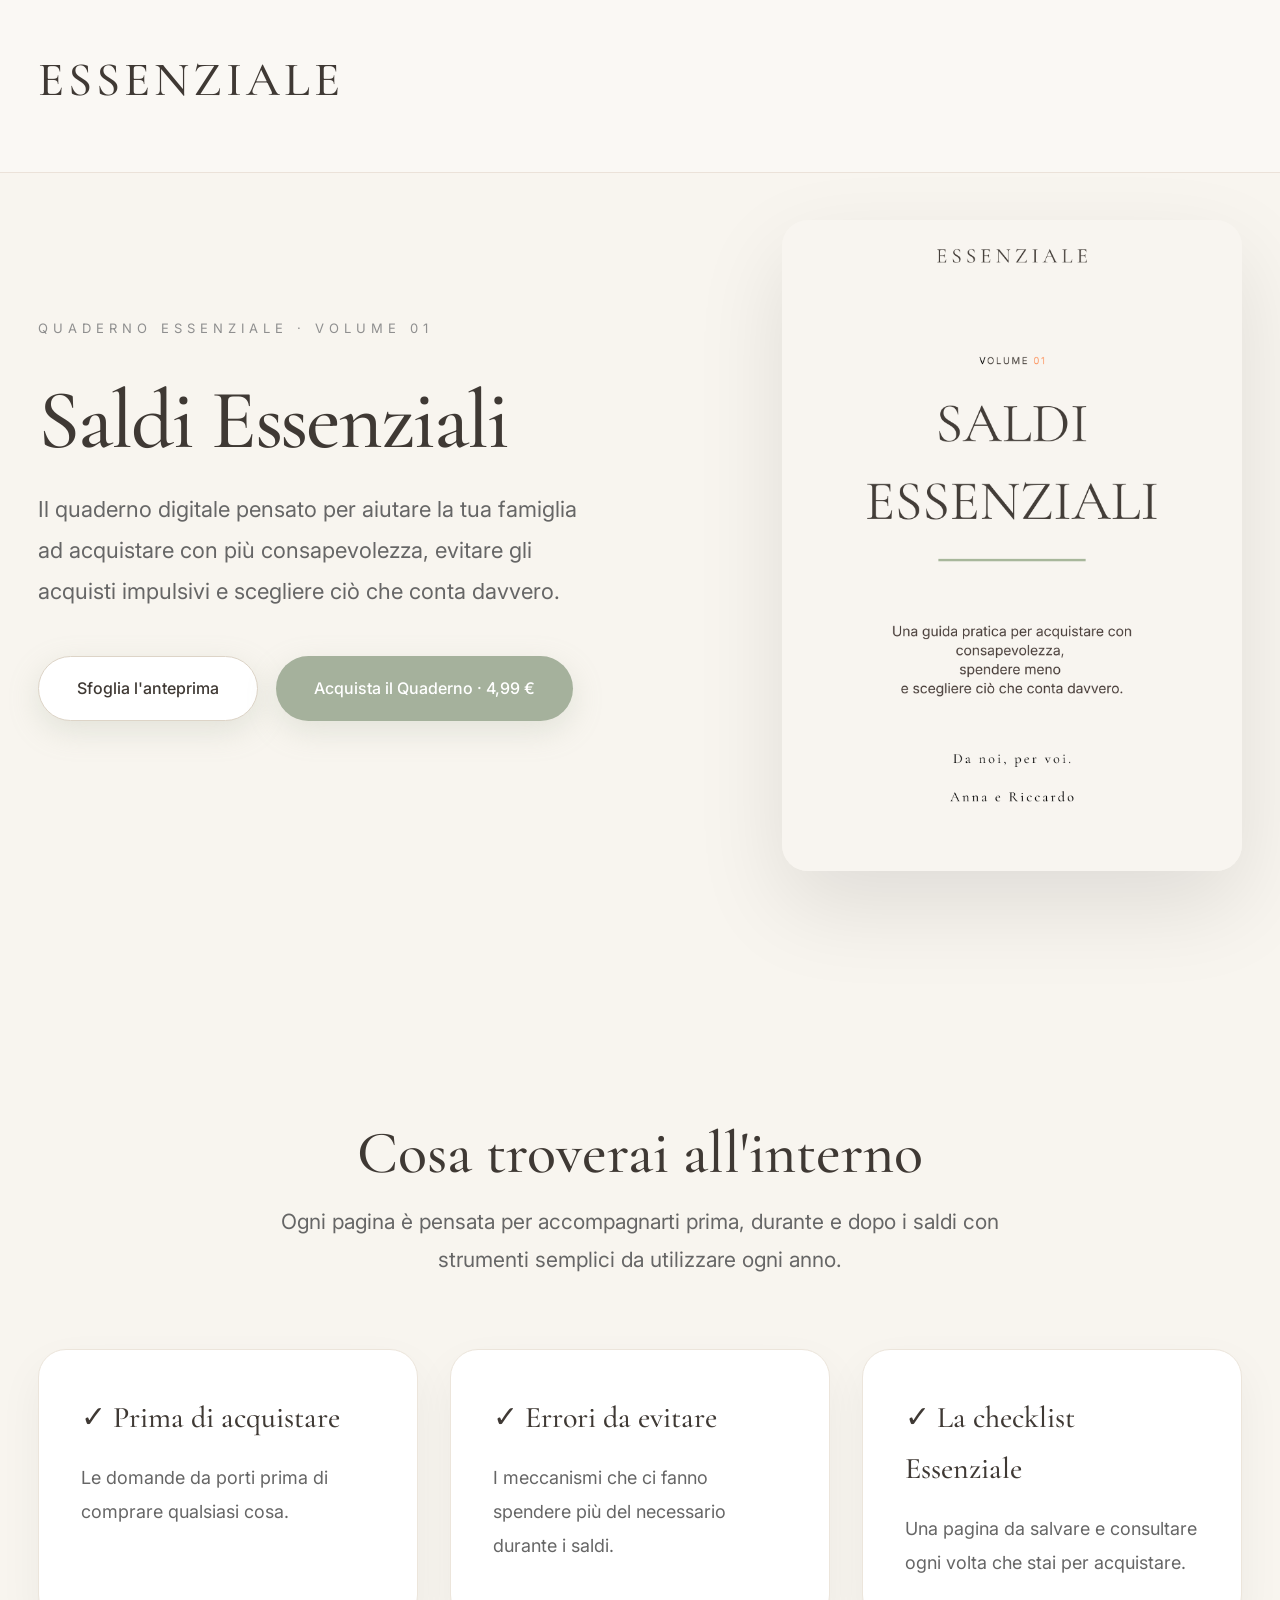
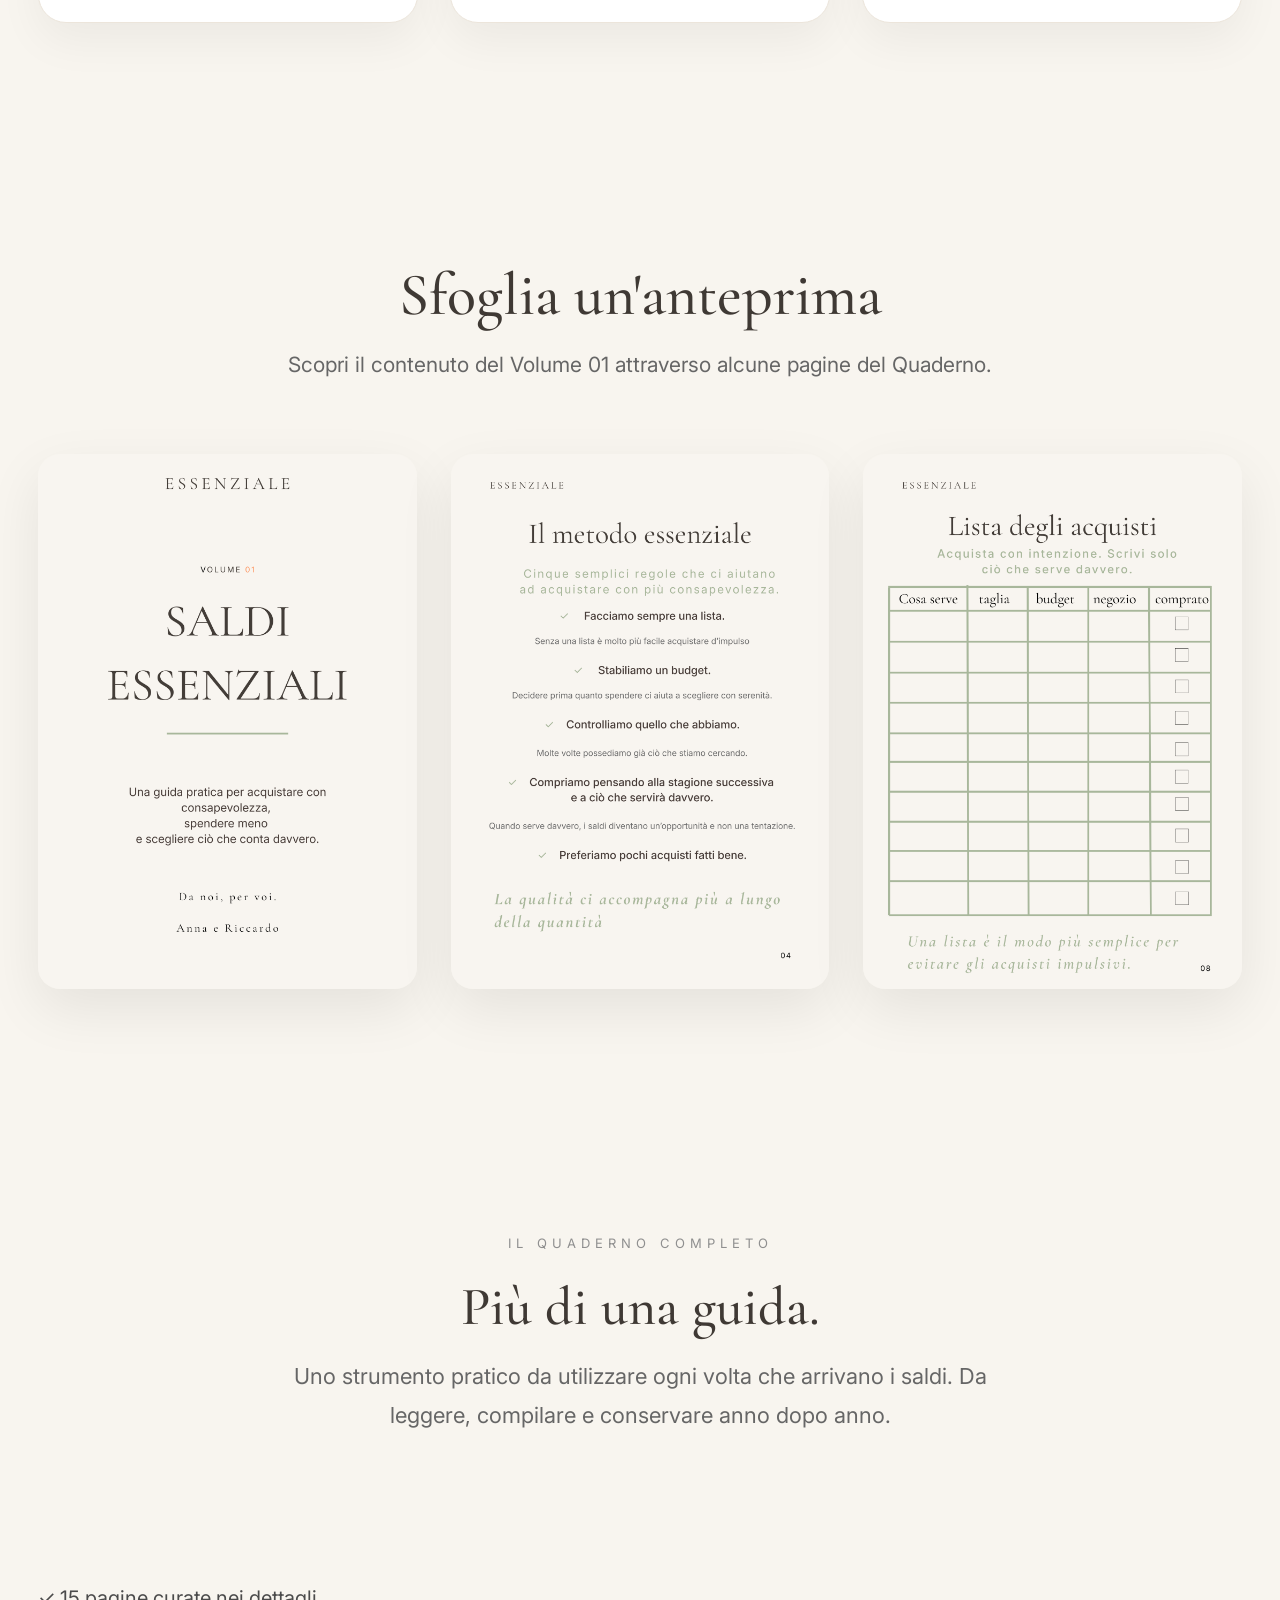
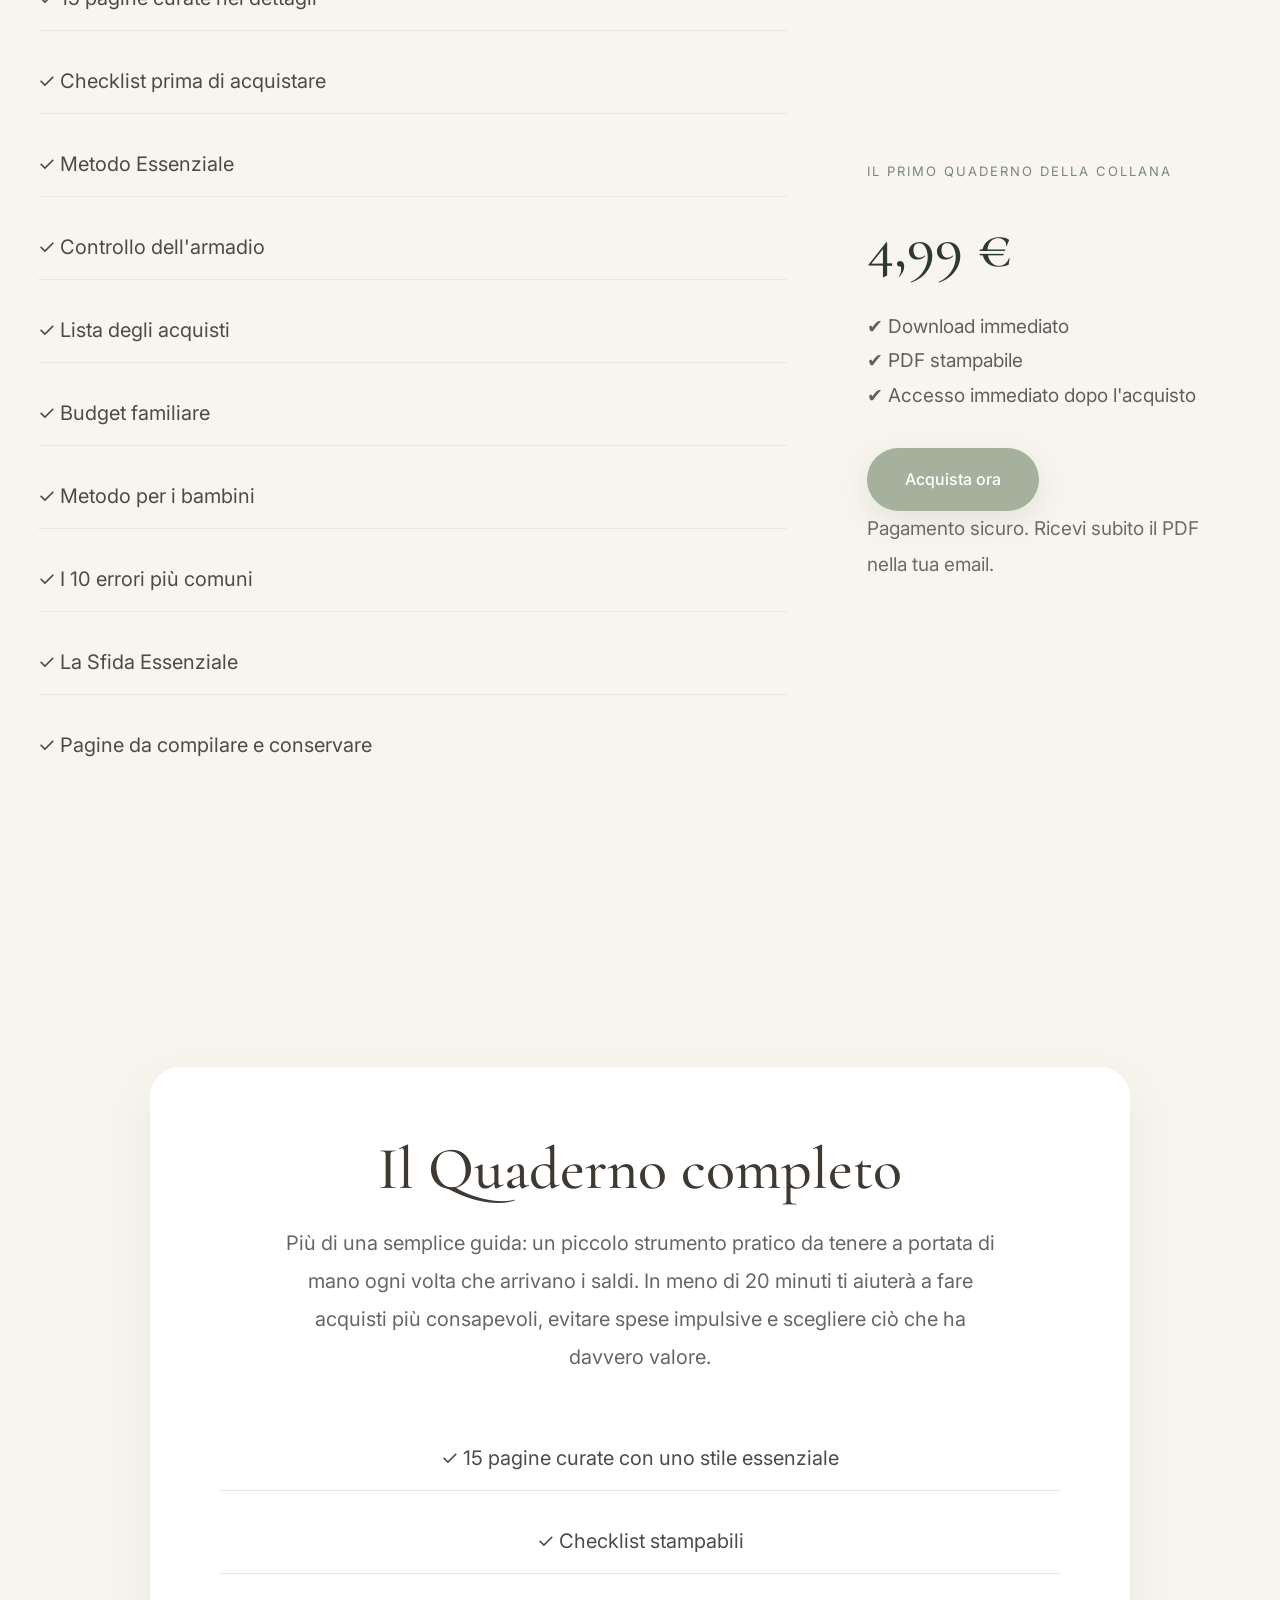
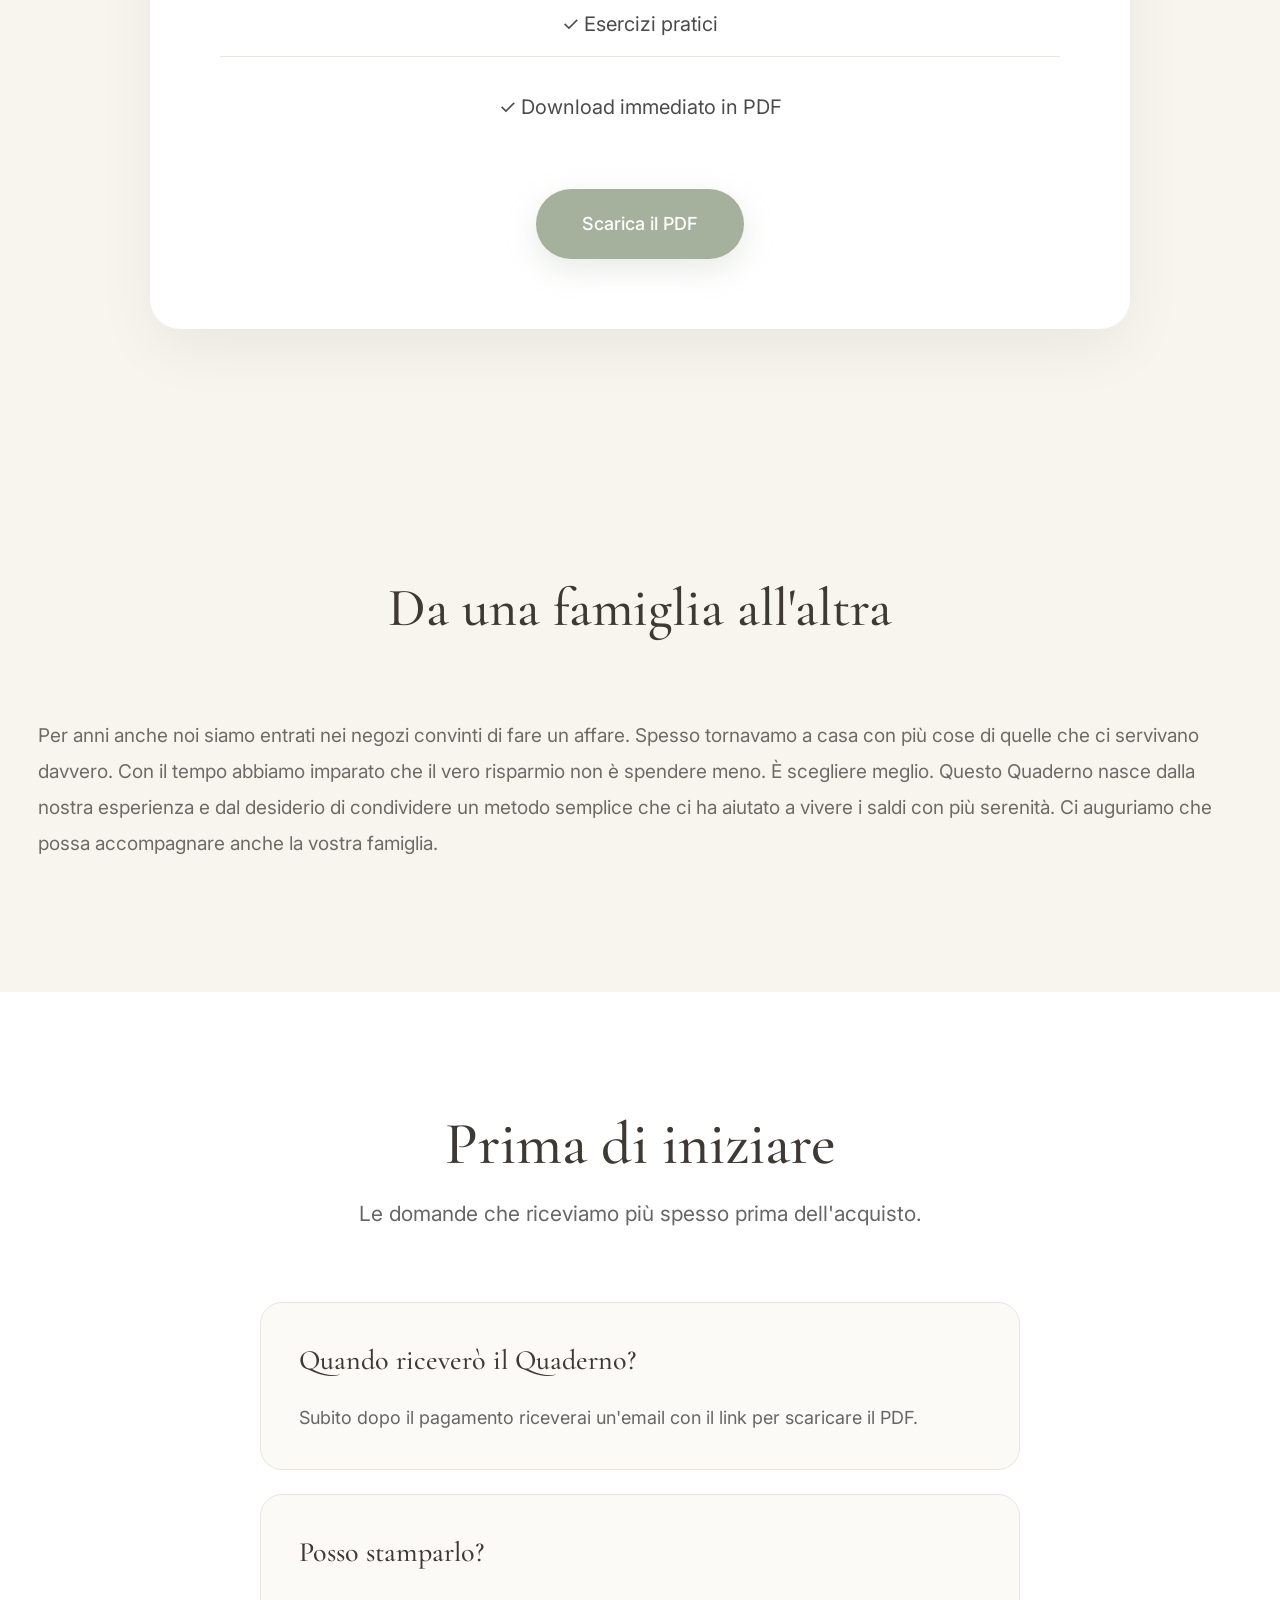
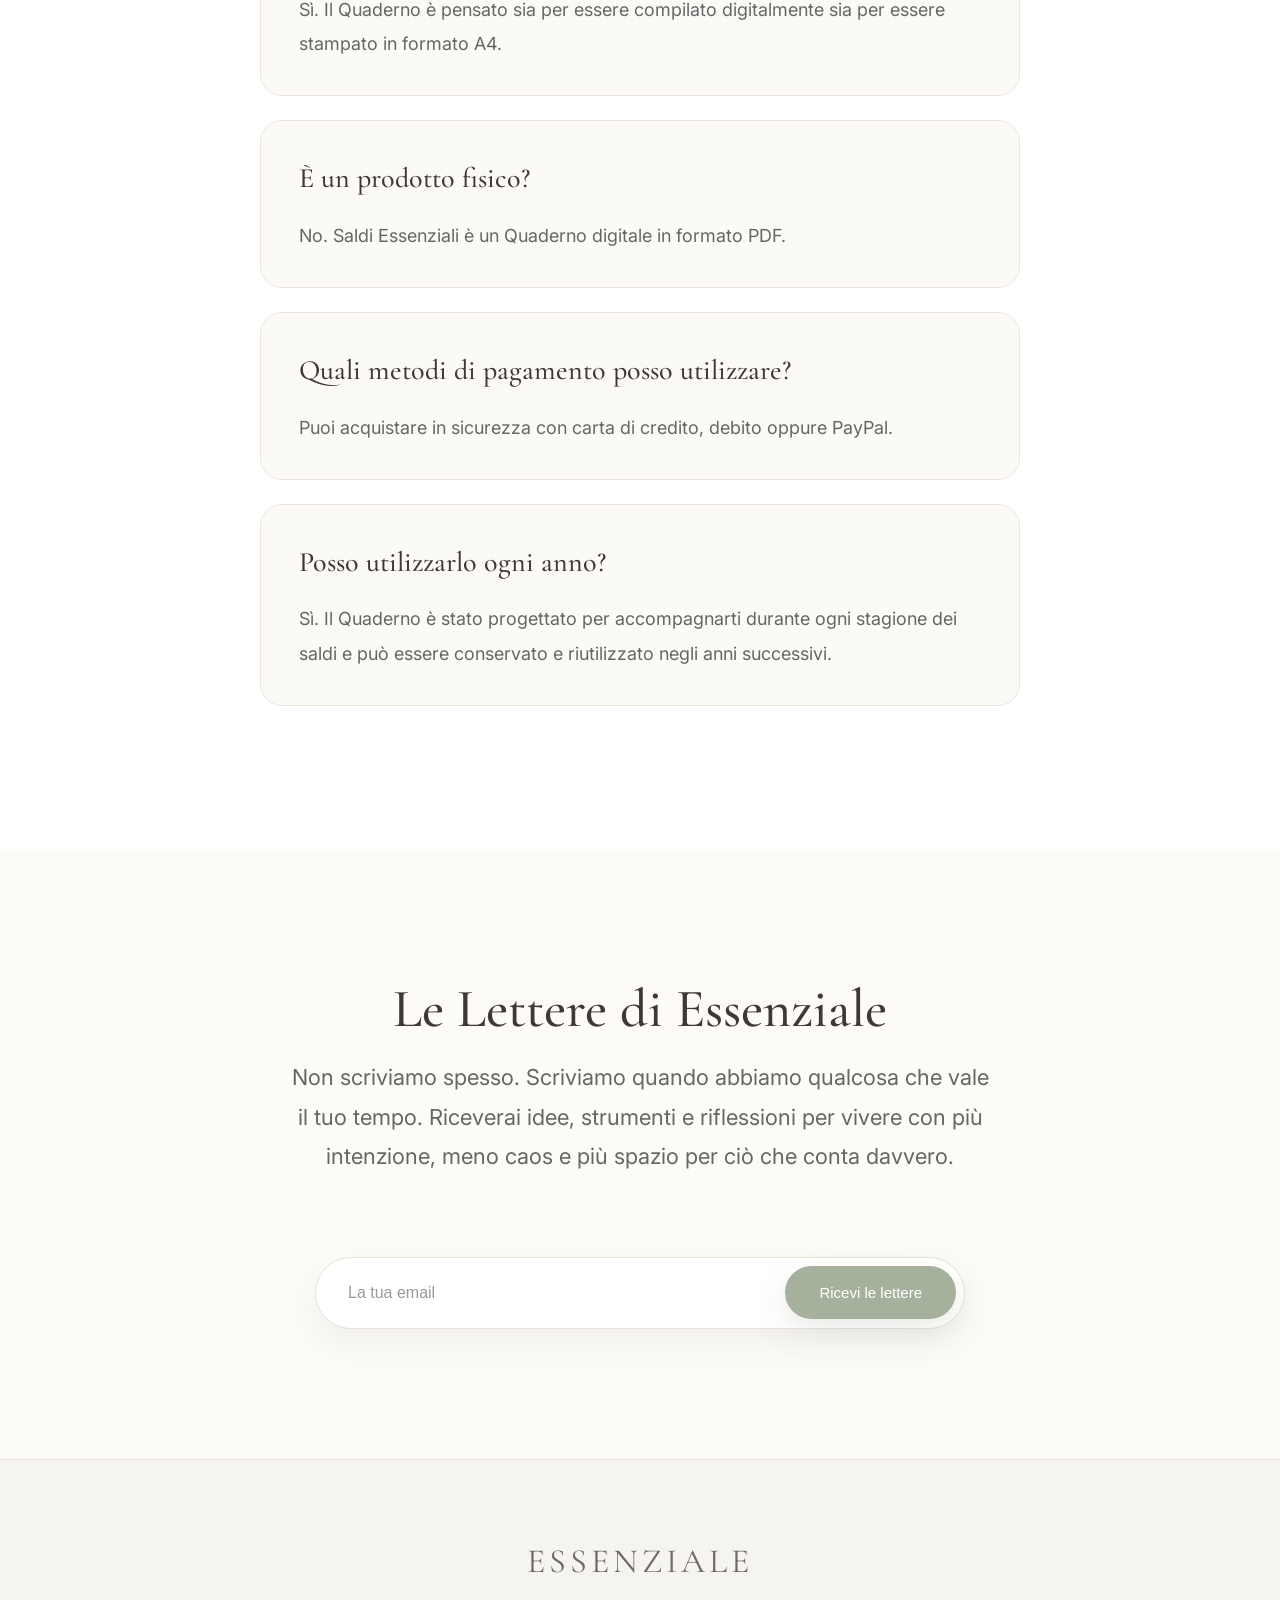
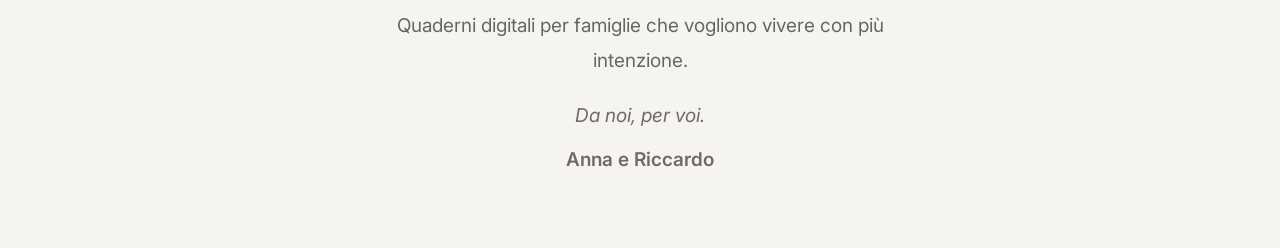
==== commit c7ace7b7: "Corregge anteprima lista acquisti" ====
--- a/saldi-essenziali.html
+++ b/saldi-essenziali.html
@@ -159,7 +159,7 @@
 
             <img src="images/IL METODO ESSENZIALE.png" alt="Metodo">
 
-            <img src="images/LISTA ACQUISTI.png" alt="Lista acquisti">
+            <img src="images/LISTA ACQUISTIgiusta.png" alt="Lista acquisti">
 
         </div>
 
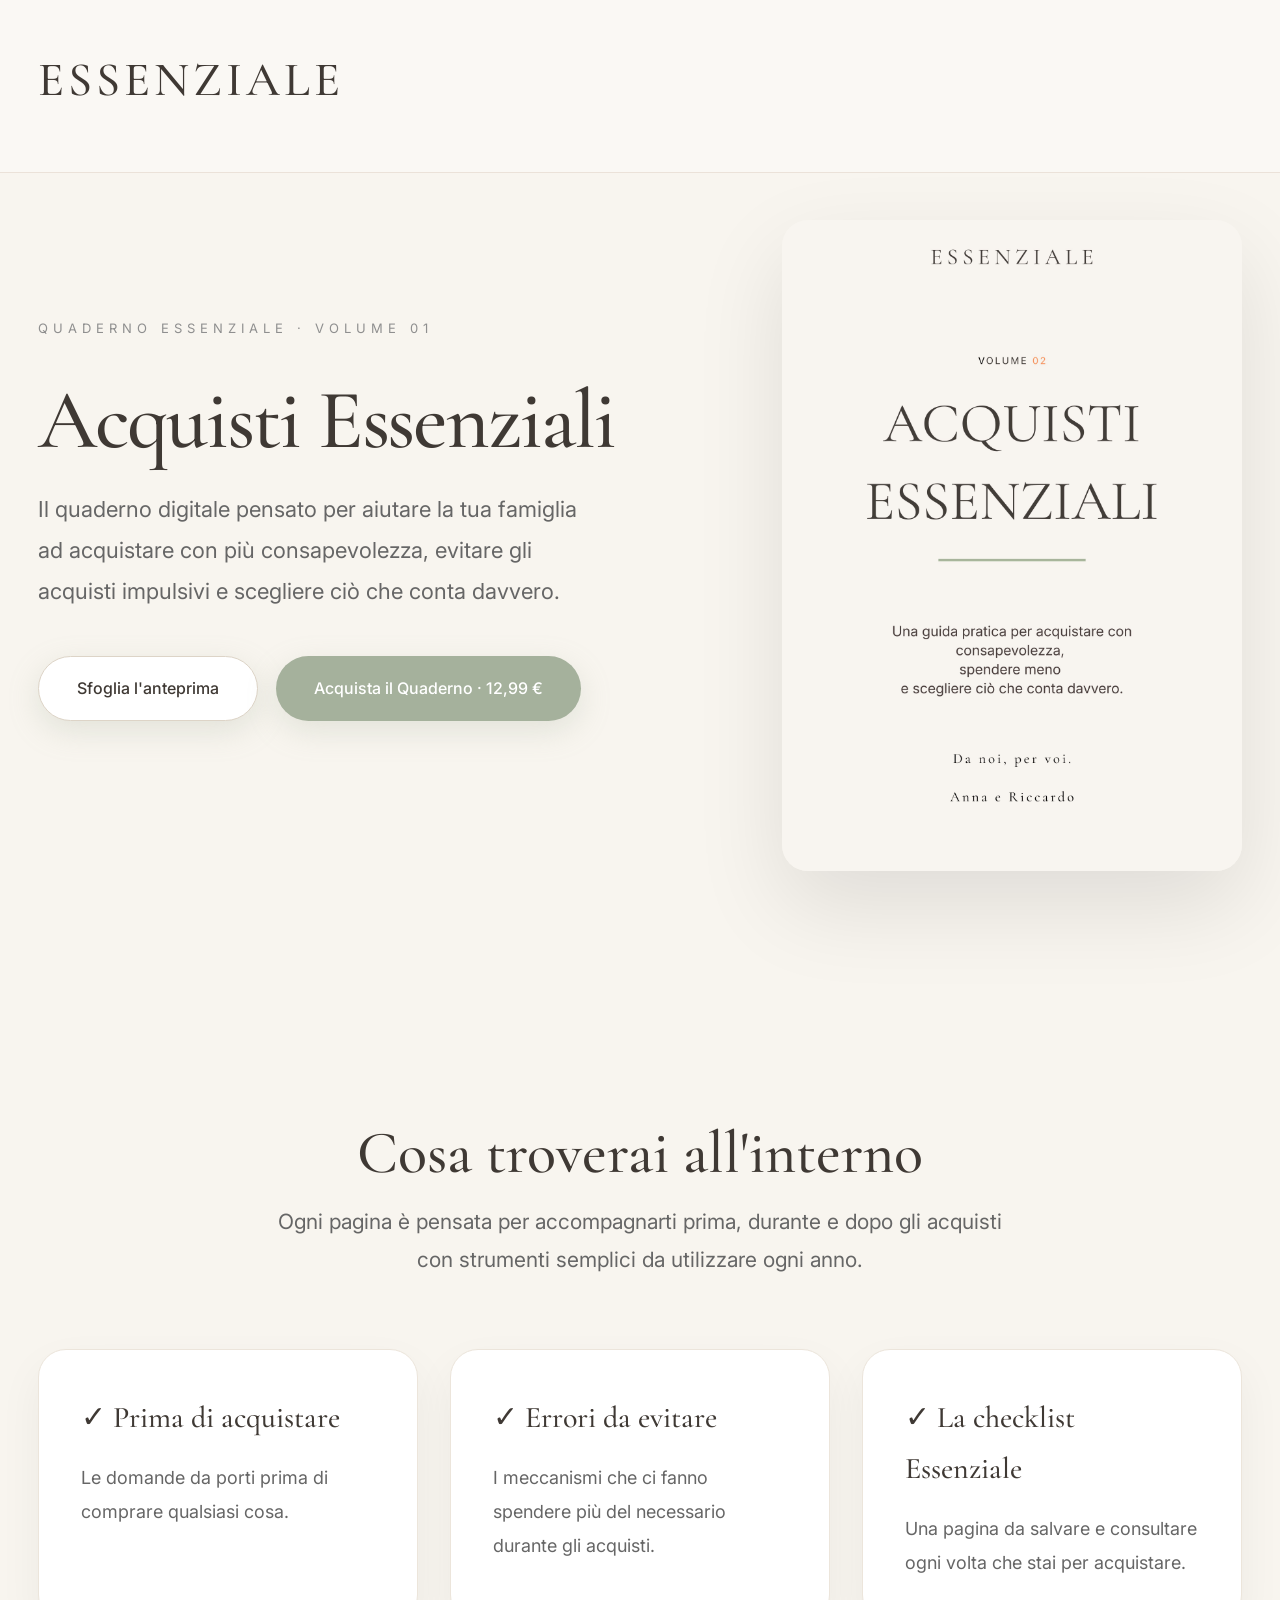
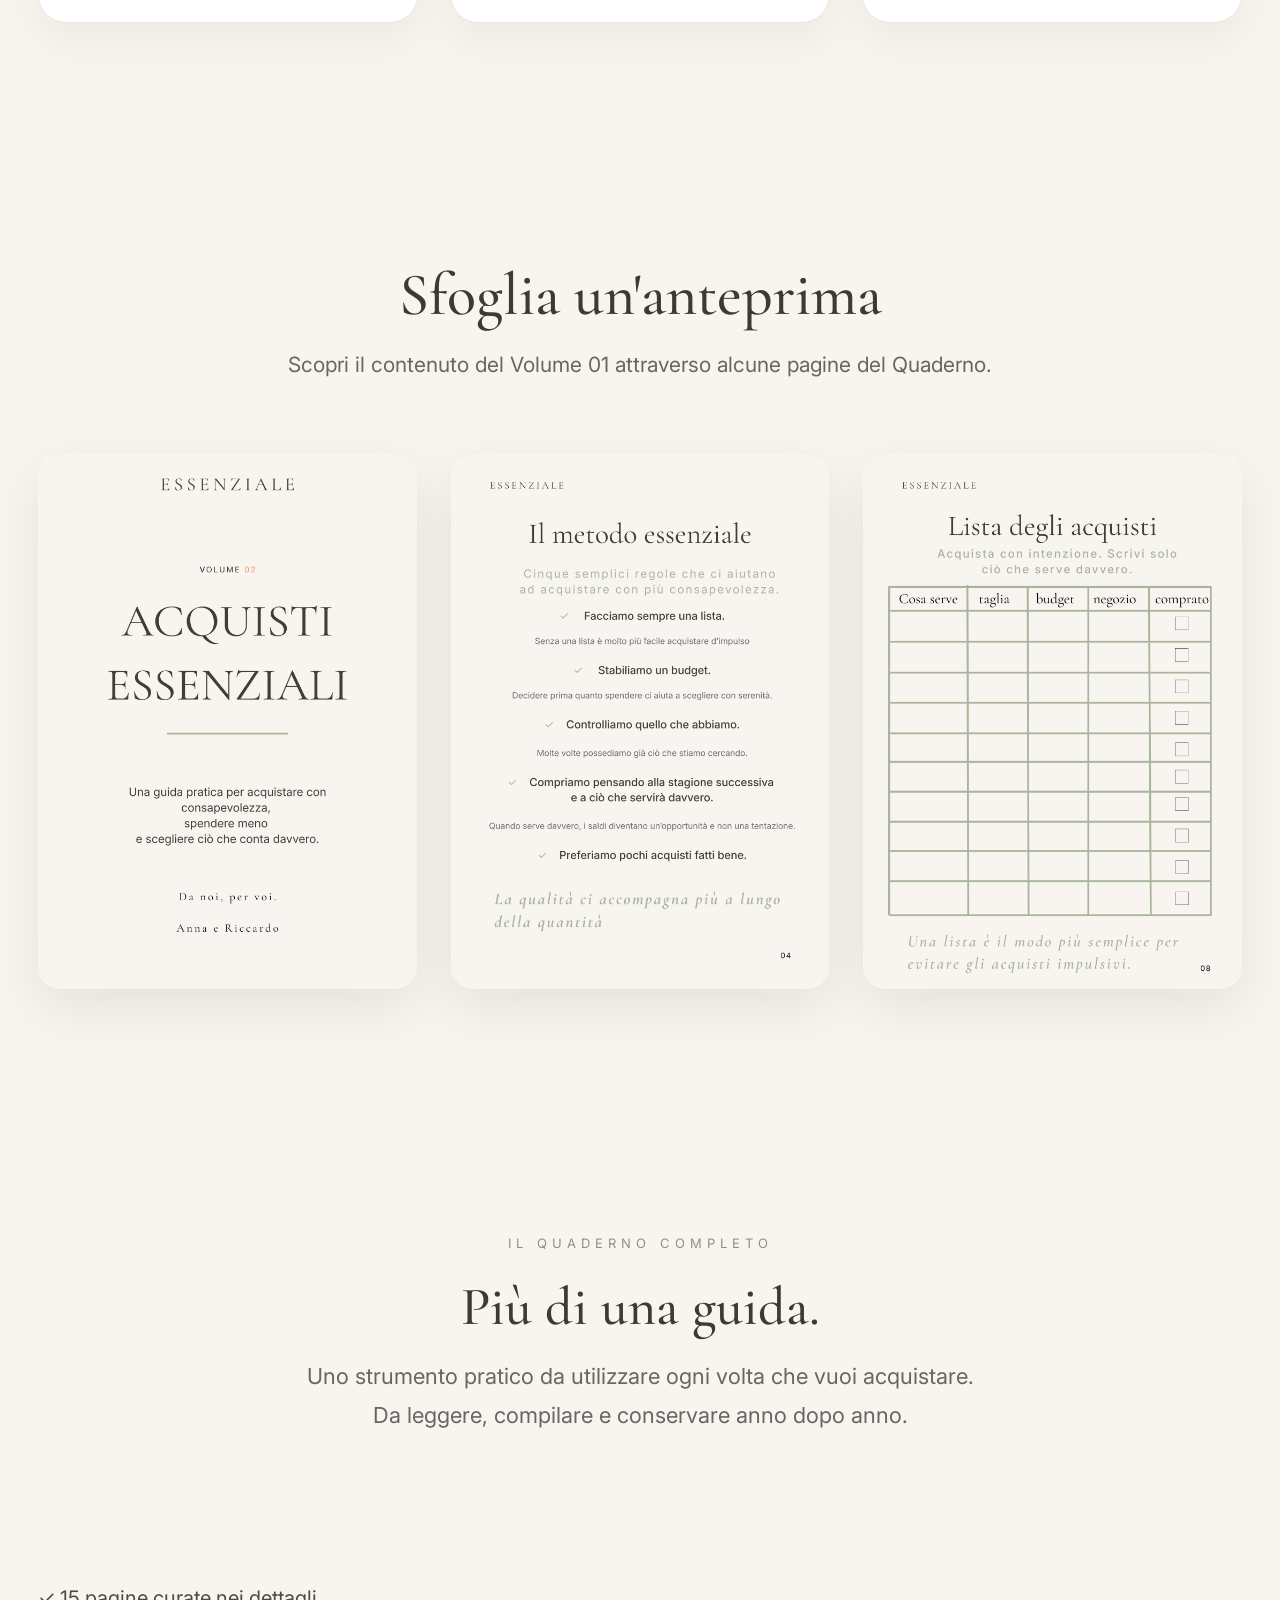
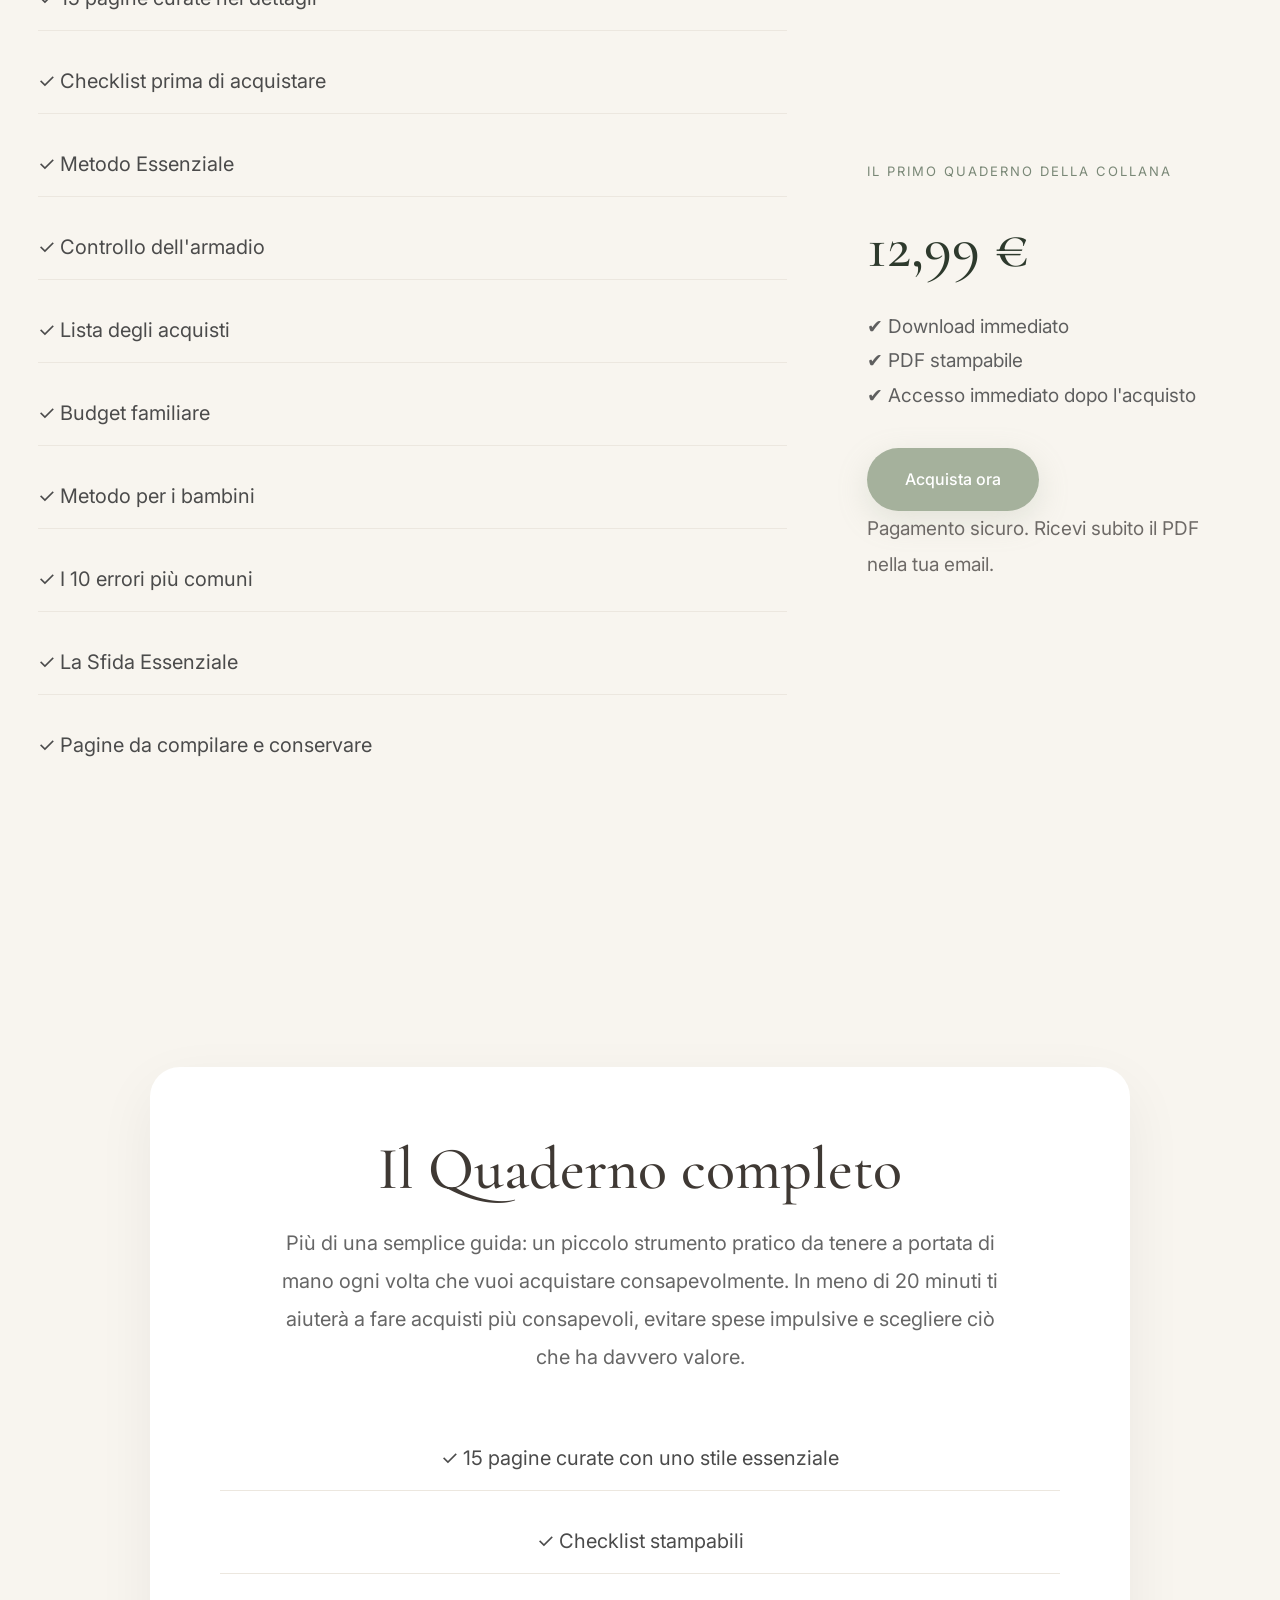
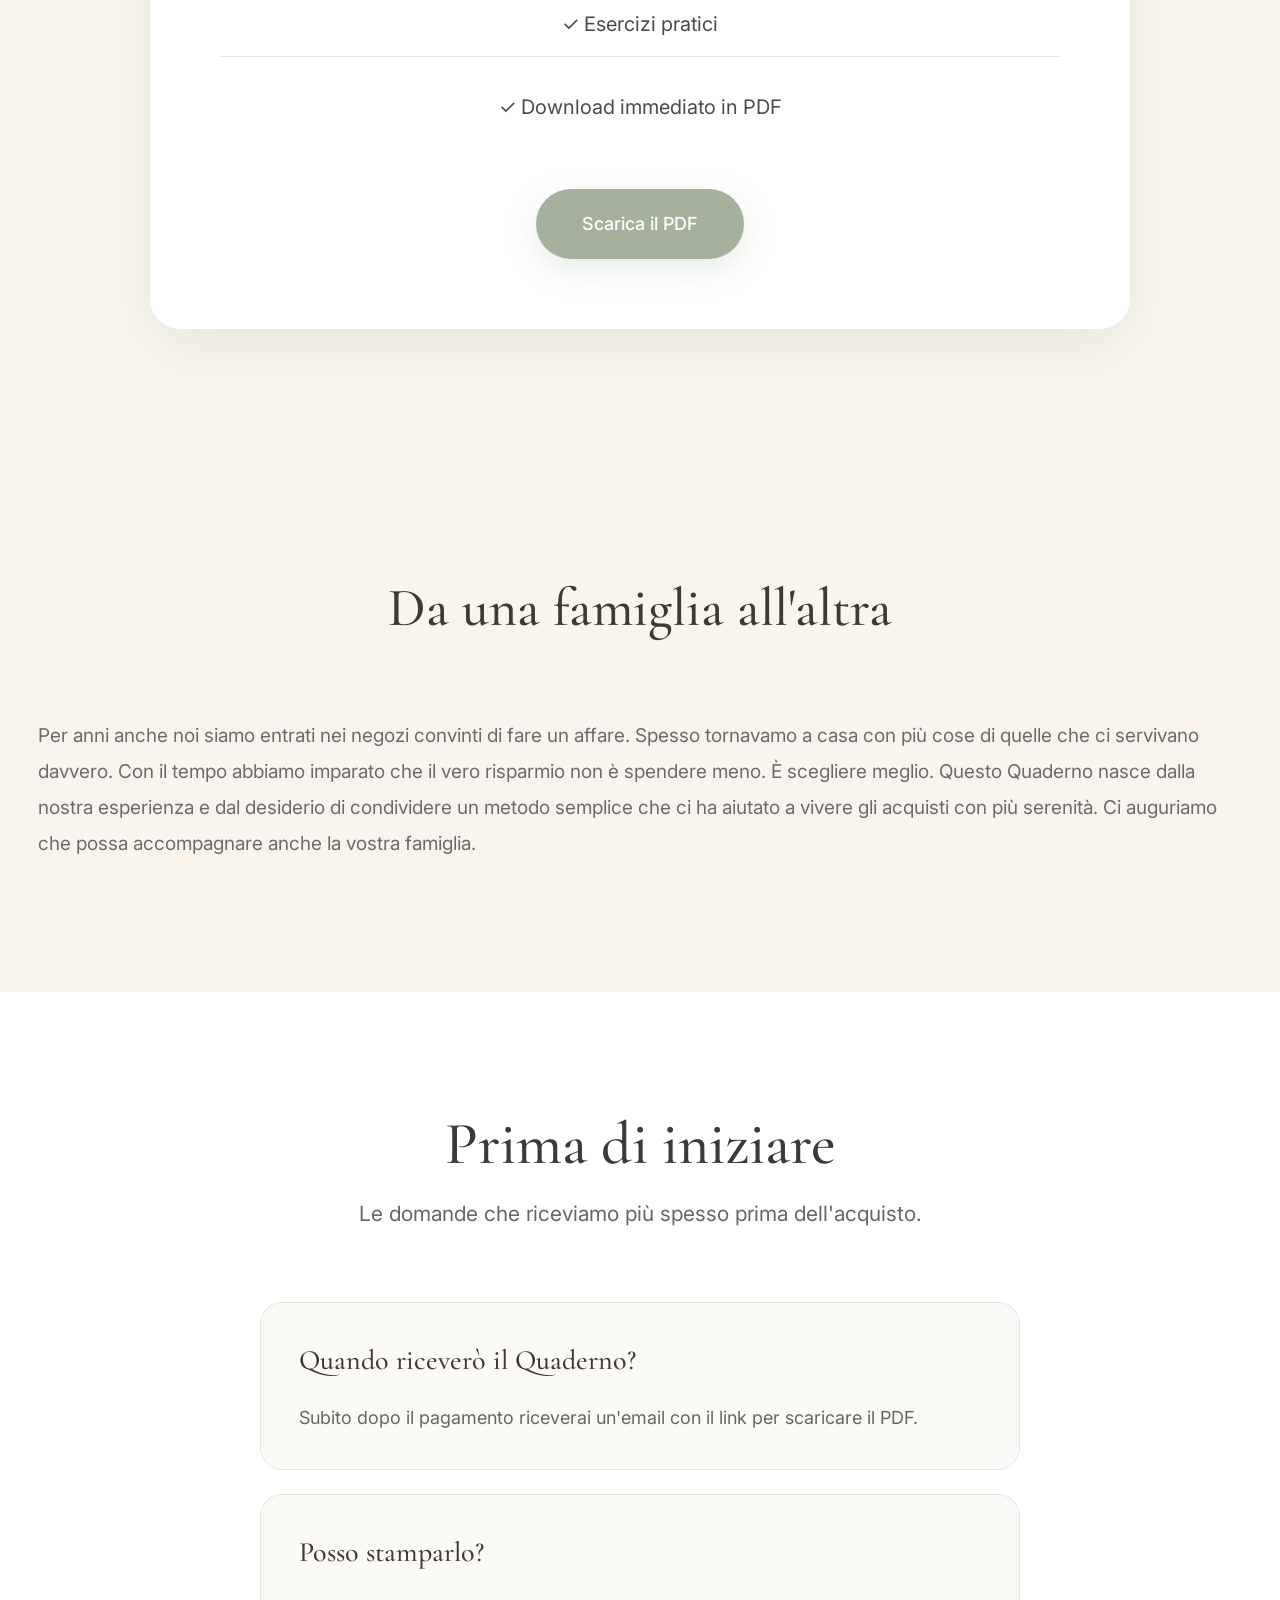
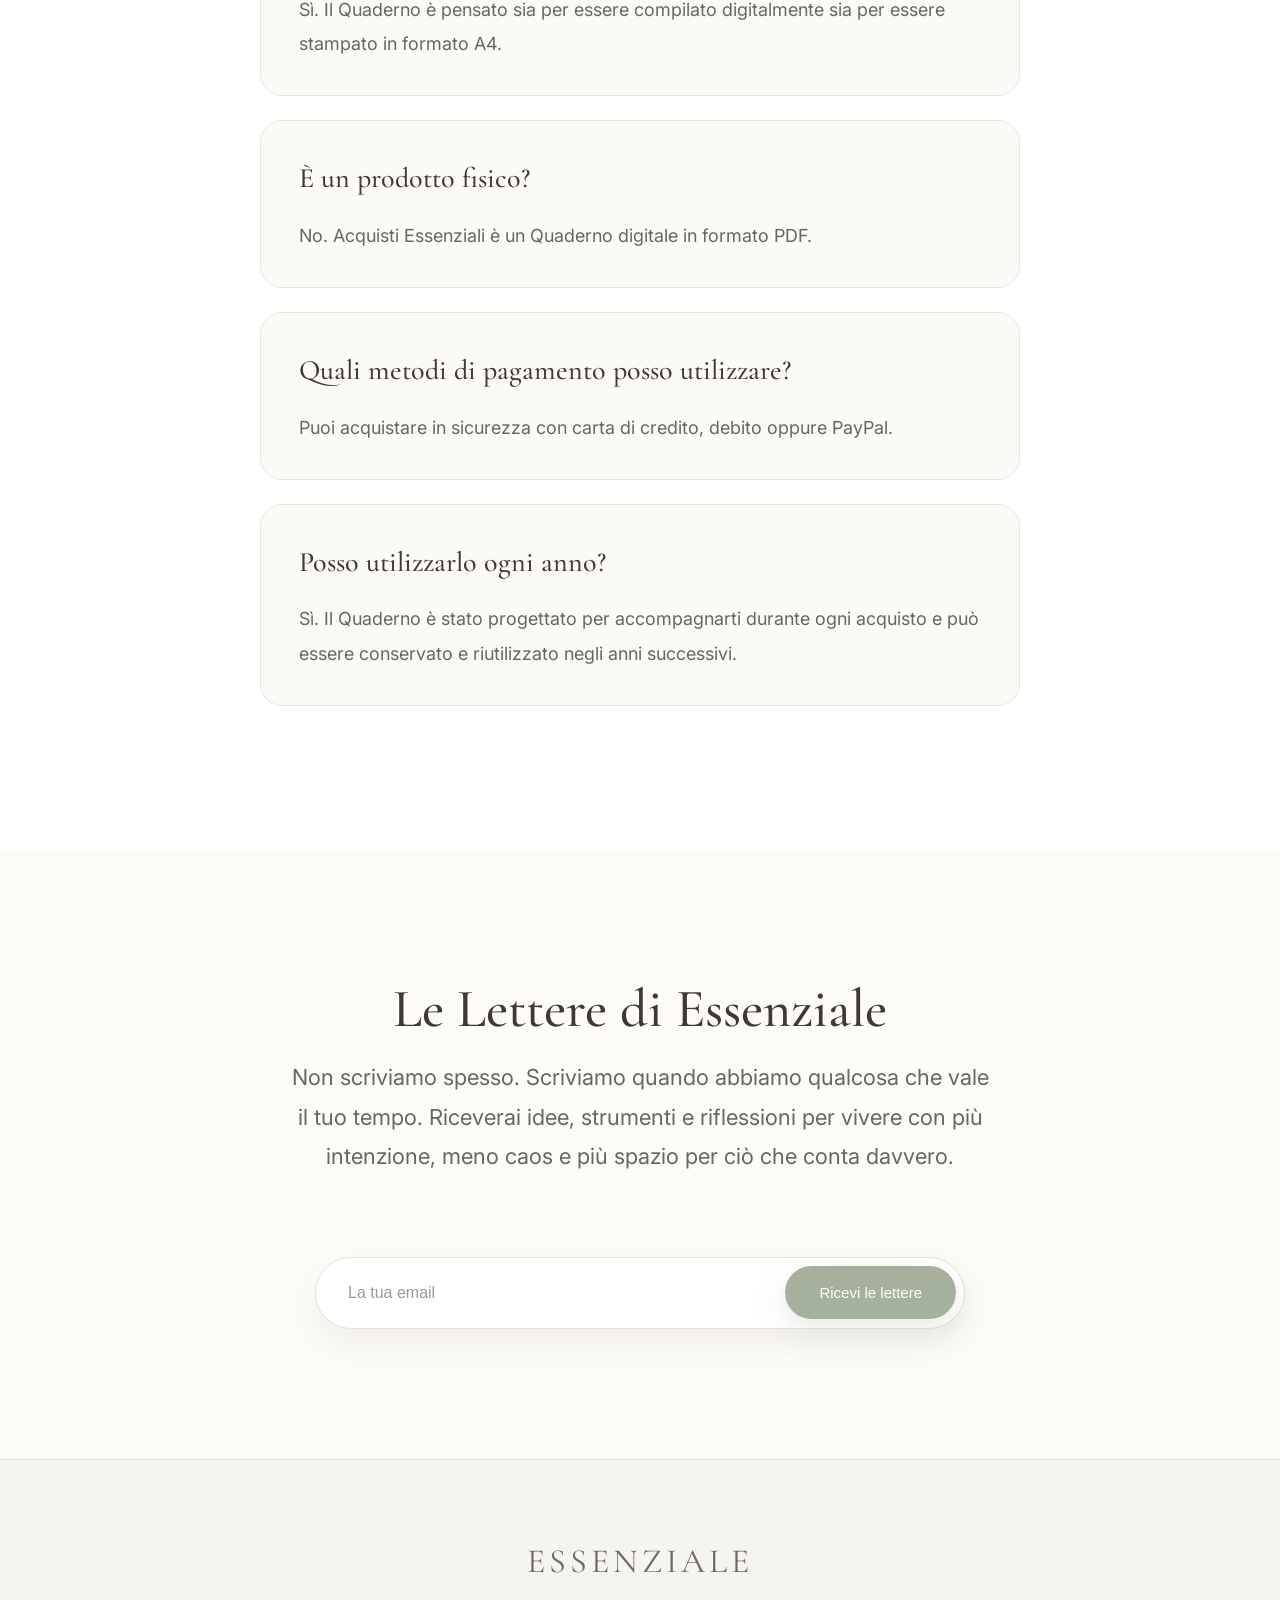
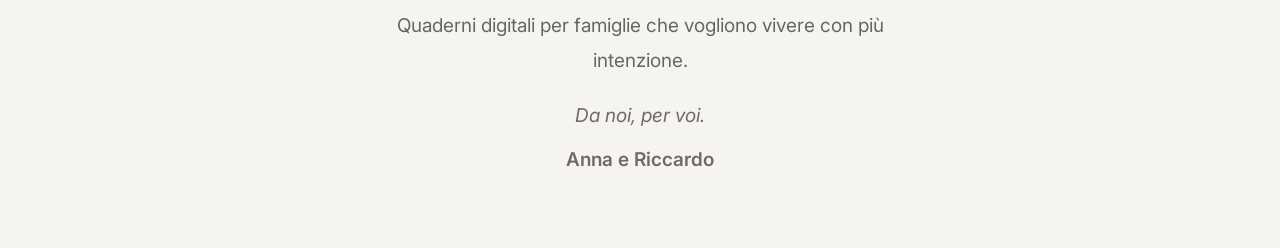
==== commit b649ff58: "Rinomina Saldi Essenziali in Acquisti Essenziali" ====
--- a/saldi-essenziali.html
+++ b/saldi-essenziali.html
@@ -6,7 +6,7 @@
 <meta charset="UTF-8">
 <meta name="viewport" content="width=device-width, initial-scale=1.0">
 
-<title>Saldi Essenziali | Essenziale</title>
+<title>Acquisti Essenziali | Essenziale</title>
 
 <link rel="preconnect" href="https://fonts.googleapis.com">
 <link rel="preconnect" href="https://fonts.gstatic.com" crossorigin>
@@ -50,7 +50,7 @@
 </span>
 
 <h1>
-Saldi Essenziali
+Acquisti Essenziali
 </h1>
 
 <p class="ebook-subtitle">
@@ -66,7 +66,7 @@
     <a href="https://payhip.com/b/PFxp1"
        class="button"
        target="_blank">
-        Acquista il Quaderno · 4,99 €
+        Acquista il Quaderno · 12,99 €
     </a>
 
 </div>
@@ -75,7 +75,7 @@
 
 <div class="ebook-cover">
 
-    <img src="images/COPERTINA-SALDI.png" alt="Saldi Essenziali">
+    <img src="images/COPERTINAACQUISTIESSENZIALI.jpg" alt="Acquisti Essenziali">
 
 </div>
 
@@ -96,7 +96,7 @@
 
 <p>
 
-Ogni pagina è pensata per accompagnarti prima, durante e dopo i saldi con strumenti semplici da utilizzare ogni anno.
+Ogni pagina è pensata per accompagnarti prima, durante e dopo gli acquisti con strumenti semplici da utilizzare ogni anno.
 
 </p>
 
@@ -119,7 +119,7 @@
 <h3>✓ Errori da evitare</h3>
 
 <p>
-I meccanismi che ci fanno spendere più del necessario durante i saldi.
+I meccanismi che ci fanno spendere più del necessario durante gli acquisti.
 </p>
 
 </div>
@@ -155,7 +155,7 @@
 
         <div class="preview-grid">
 
-            <img src="images/COPERTINA-SALDI.png" alt="Copertina">
+            <img src="images/COPERTINAACQUISTIESSENZIALI.jpg" alt="Copertina">
 
             <img src="images/IL METODO ESSENZIALE.png" alt="Metodo">
 
@@ -177,7 +177,7 @@
             <h2>Più di una guida.</h2>
 
             <p>
-                Uno strumento pratico da utilizzare ogni volta che arrivano i saldi.
+                Uno strumento pratico da utilizzare ogni volta che vuoi acquistare.
                 Da leggere, compilare e conservare anno dopo anno.
             </p>
 
@@ -223,7 +223,7 @@
 
                 <h3 class="price">
 
-                    4,99 €
+                    12,99 €
 
                 </h3>
 
@@ -261,7 +261,7 @@
             <h2>Il Quaderno completo</h2>
 
             <p>
-                Più di una semplice guida: un piccolo strumento pratico da tenere a portata di mano ogni volta che arrivano i saldi. In meno di 20 minuti ti aiuterà a fare acquisti più consapevoli, evitare spese impulsive e scegliere ciò che ha davvero valore.
+                Più di una semplice guida: un piccolo strumento pratico da tenere a portata di mano ogni volta che vuoi acquistare consapevolmente. In meno di 20 minuti ti aiuterà a fare acquisti più consapevoli, evitare spese impulsive e scegliere ciò che ha davvero valore.
             </p>
 
             <ul class="product-list">
@@ -306,7 +306,7 @@
 
 È scegliere meglio.
 
-Questo Quaderno nasce dalla nostra esperienza e dal desiderio di condividere un metodo semplice che ci ha aiutato a vivere i saldi con più serenità.
+Questo Quaderno nasce dalla nostra esperienza e dal desiderio di condividere un metodo semplice che ci ha aiutato a vivere gli acquisti con più serenità.
 
 Ci auguriamo che possa accompagnare anche la vostra famiglia.
 
@@ -354,7 +354,7 @@
             <h3>È un prodotto fisico?</h3>
 
             <p>
-                No. Saldi Essenziali è un Quaderno digitale in formato PDF.
+                No. Acquisti Essenziali è un Quaderno digitale in formato PDF.
             </p>
 
         </div>
@@ -373,7 +373,7 @@
     <h3>Posso utilizzarlo ogni anno?</h3>
 
     <p>
-        Sì. Il Quaderno è stato progettato per accompagnarti durante ogni stagione dei saldi e può essere conservato e riutilizzato negli anni successivi.
+        Sì. Il Quaderno è stato progettato per accompagnarti durante ogni acquisto e può essere conservato e riutilizzato negli anni successivi.
     </p>
 
 </div>
--- a/mobile.css
+++ b/mobile.css
@@ -890,4 +890,5 @@
 
     margin-bottom:0;
 
+}
 }
